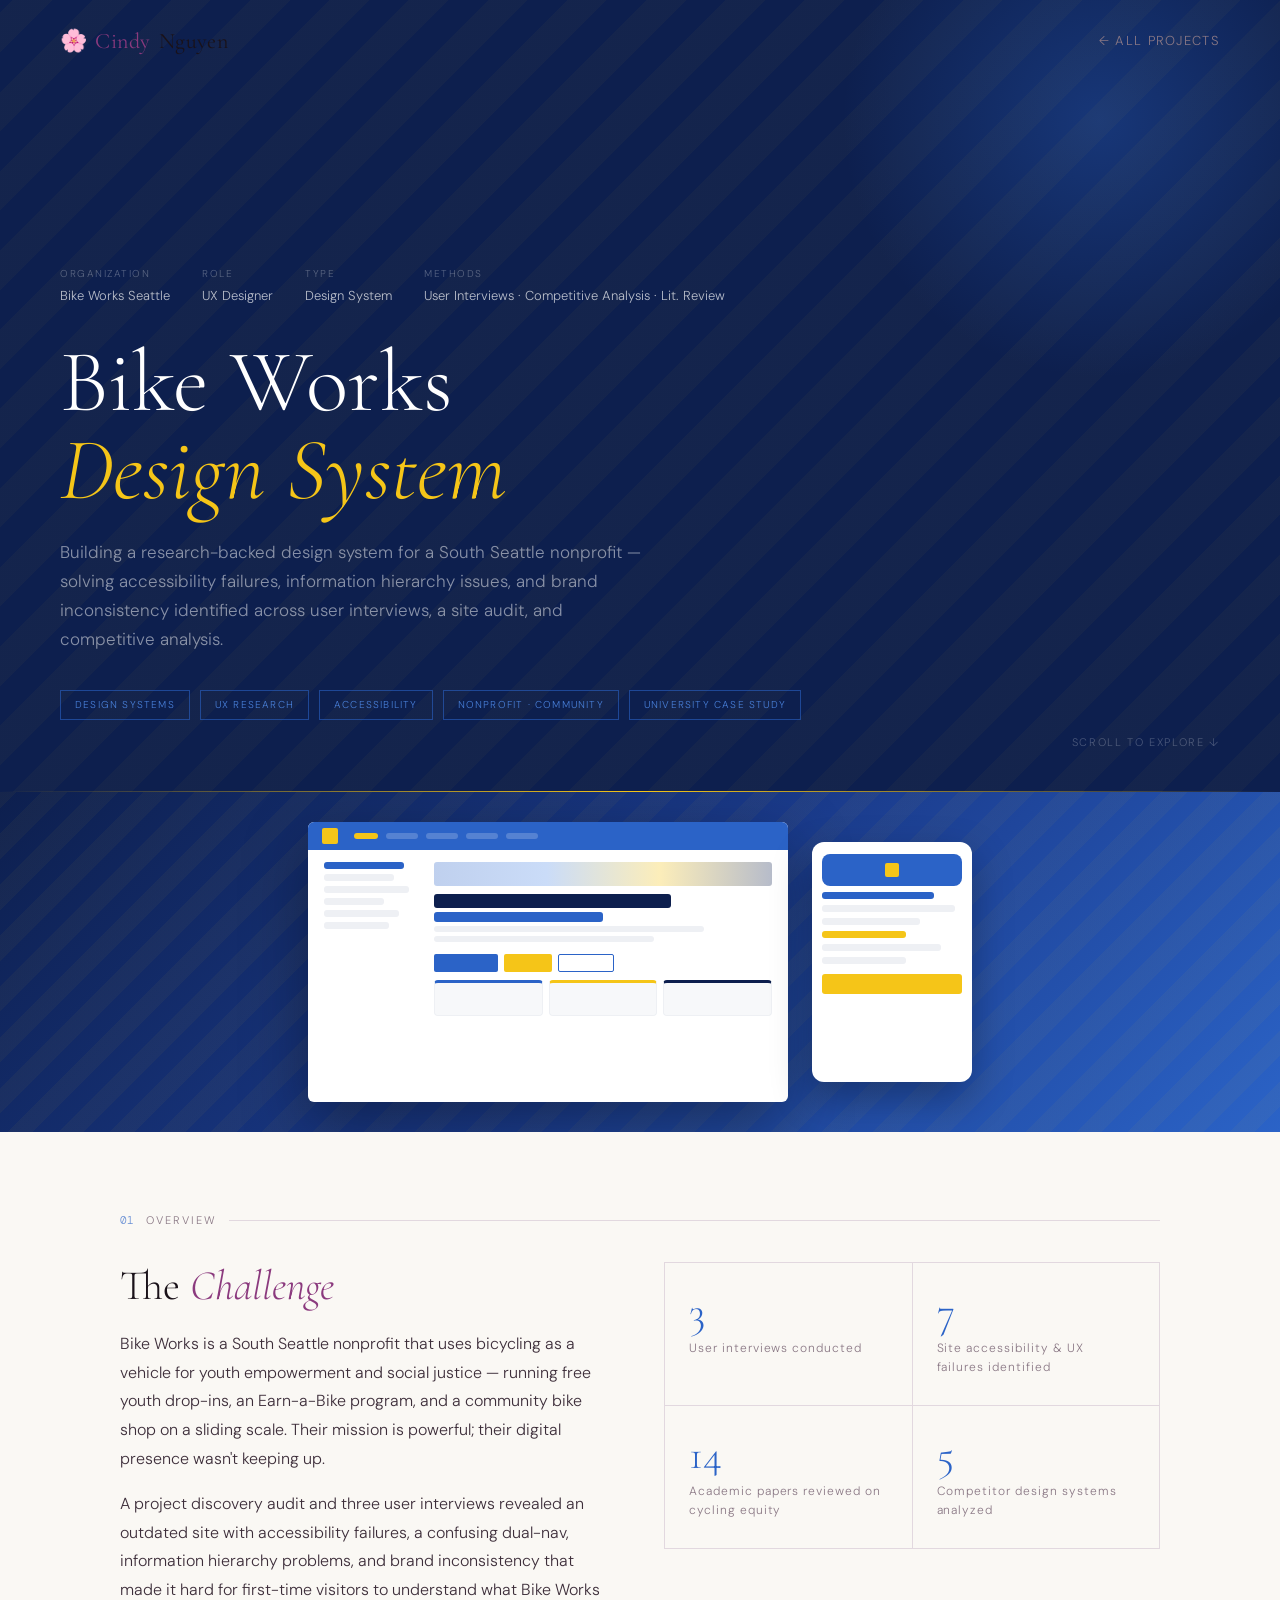
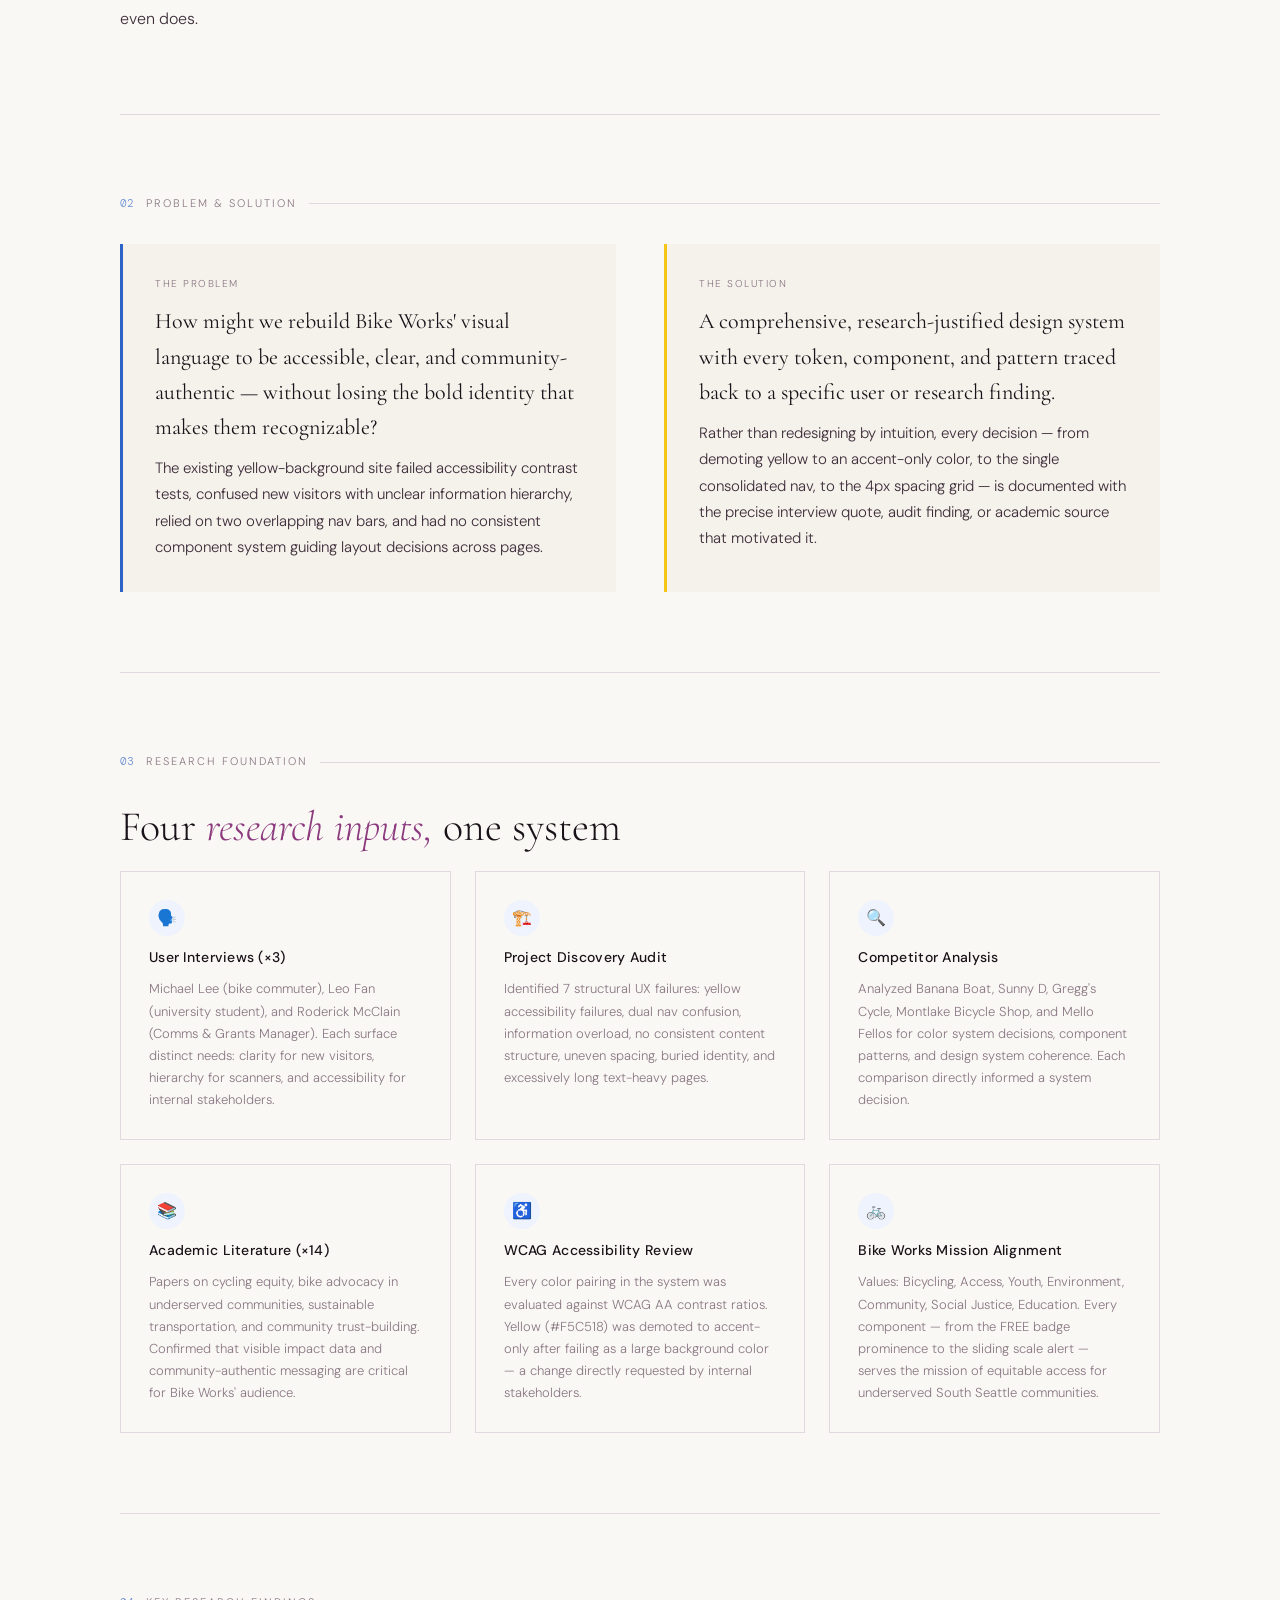
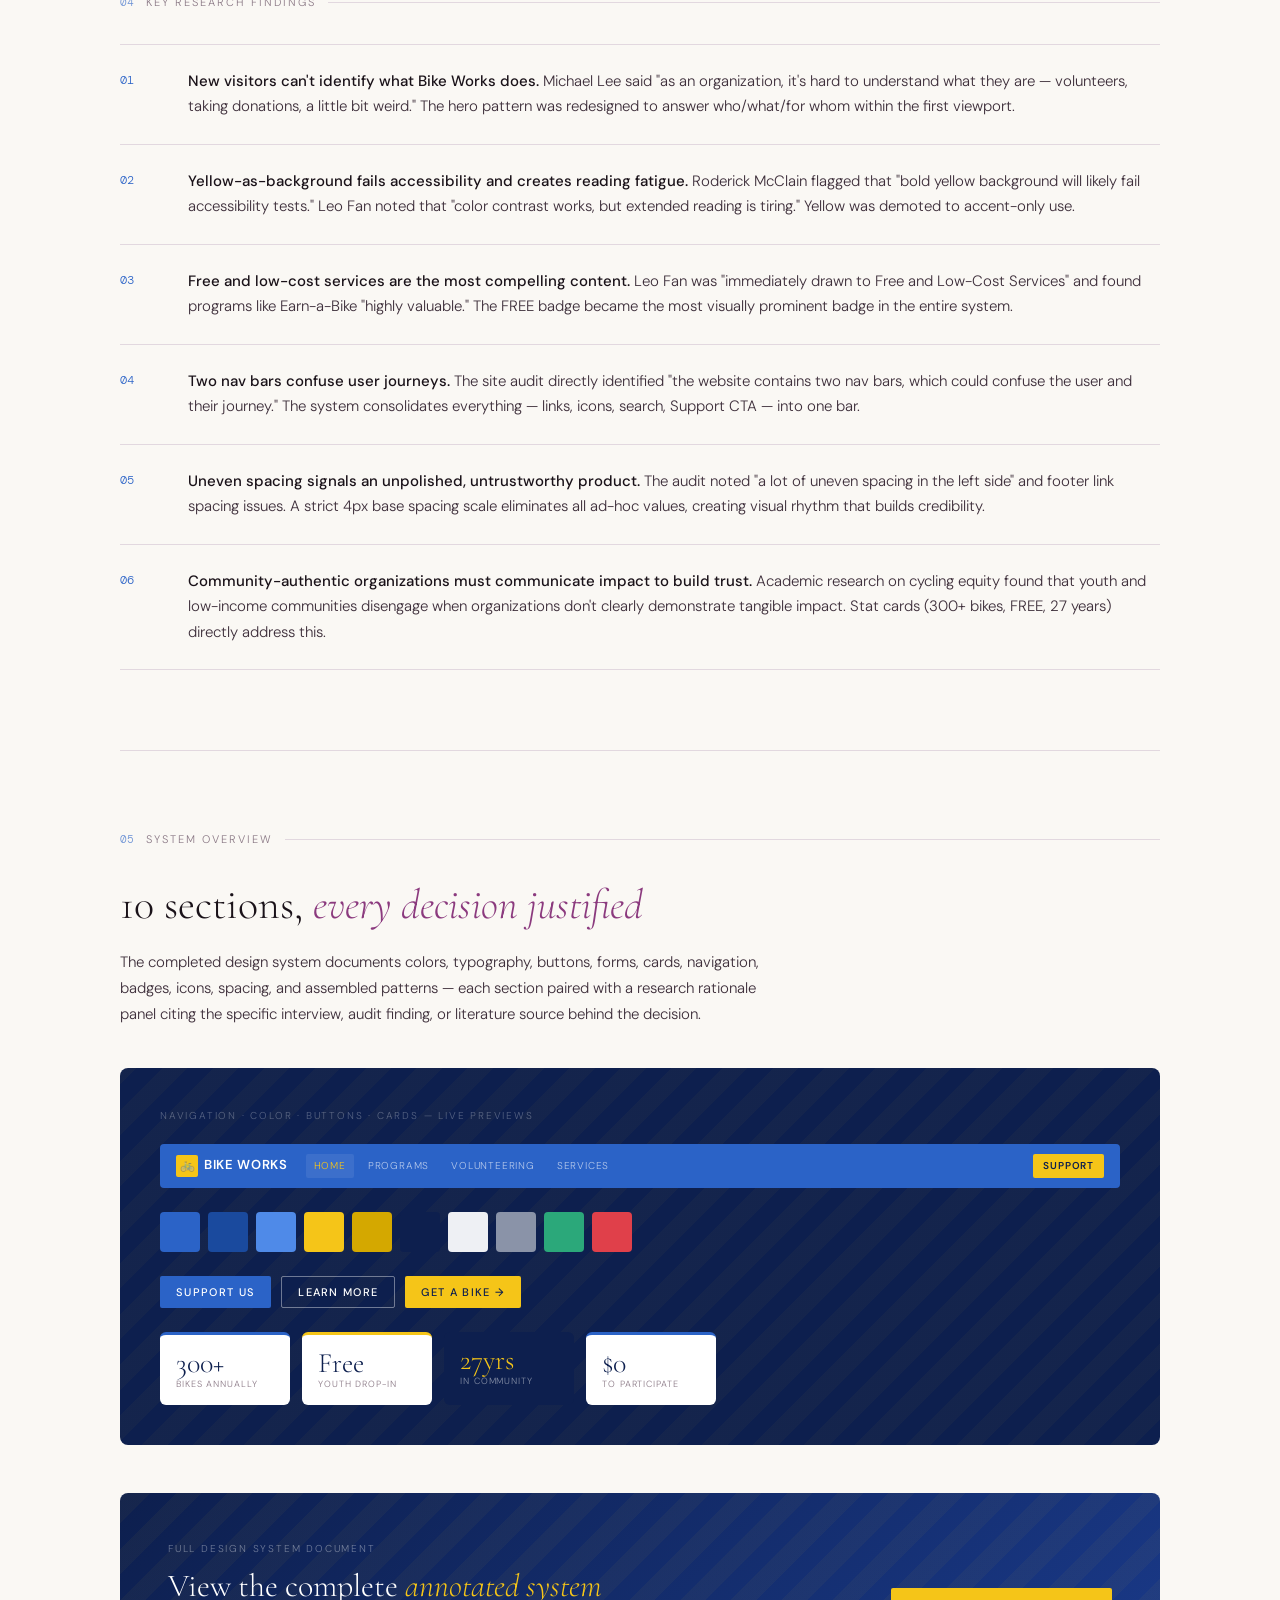
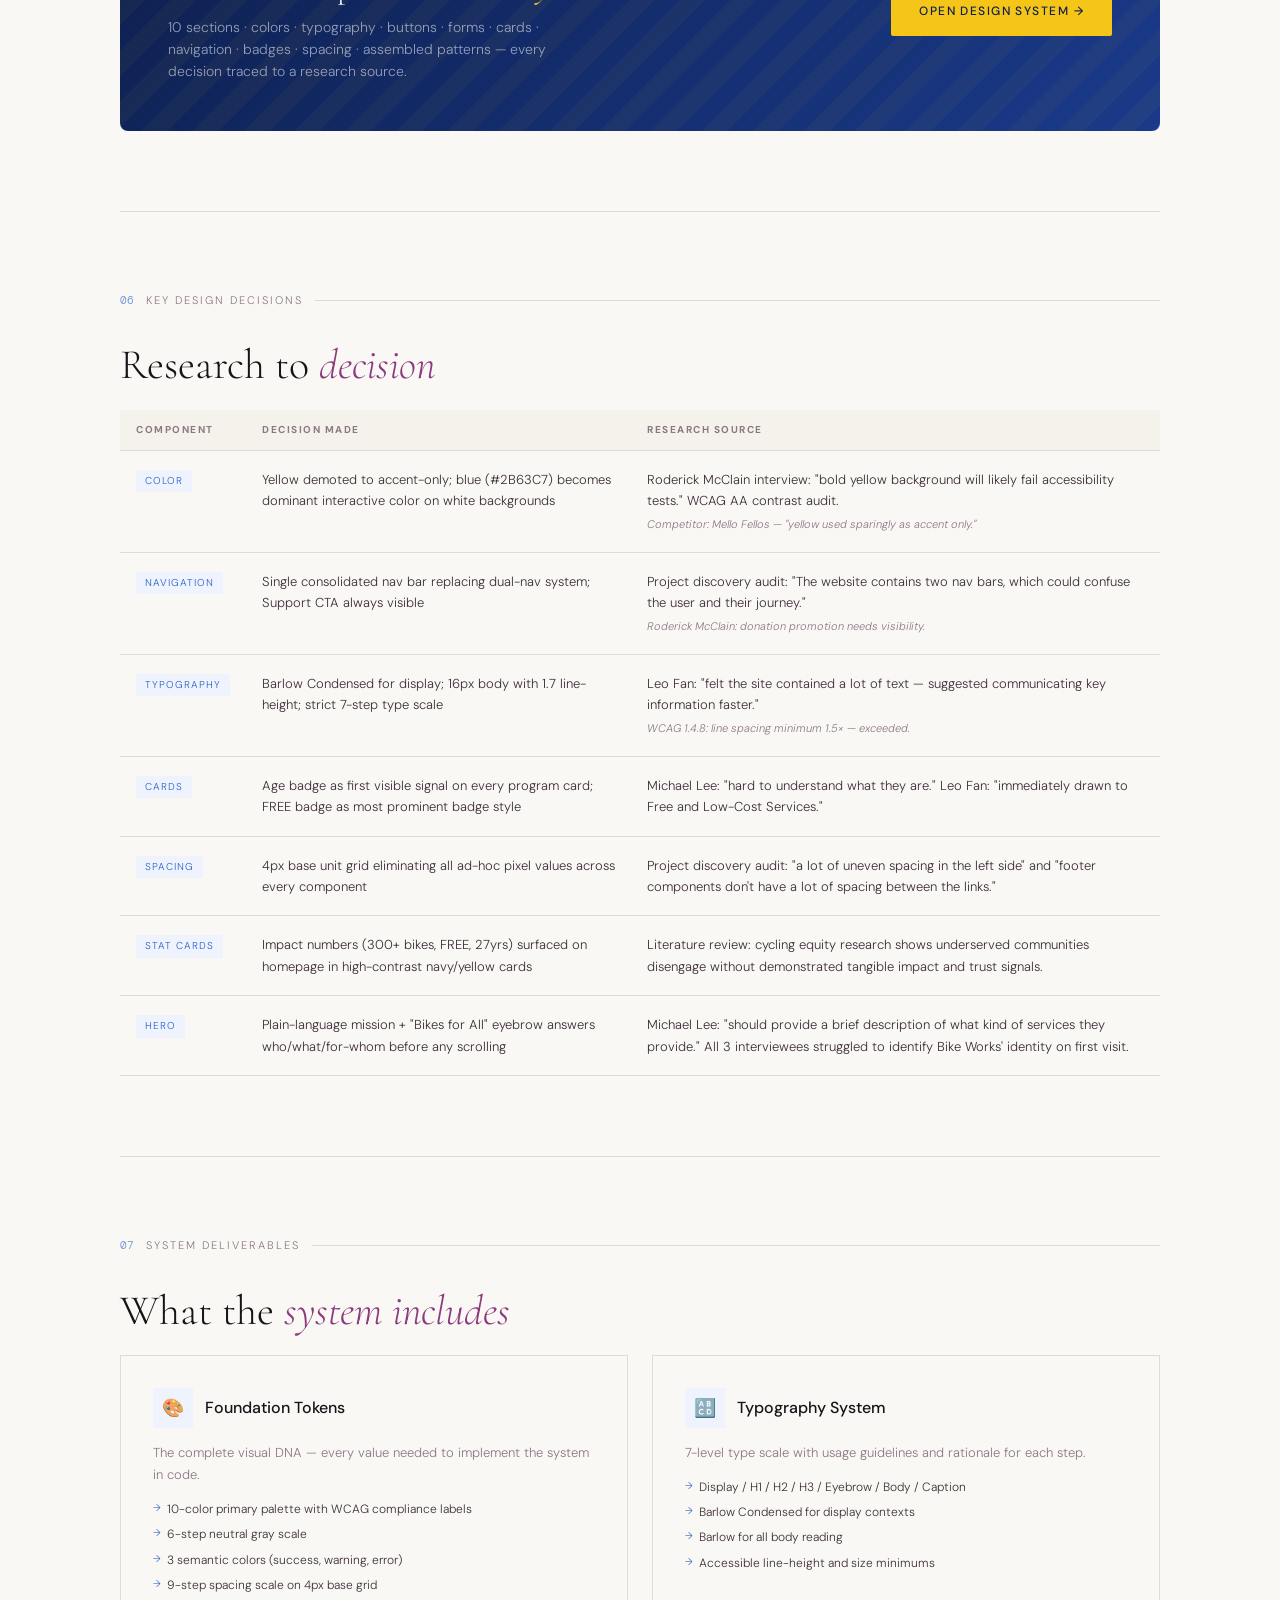
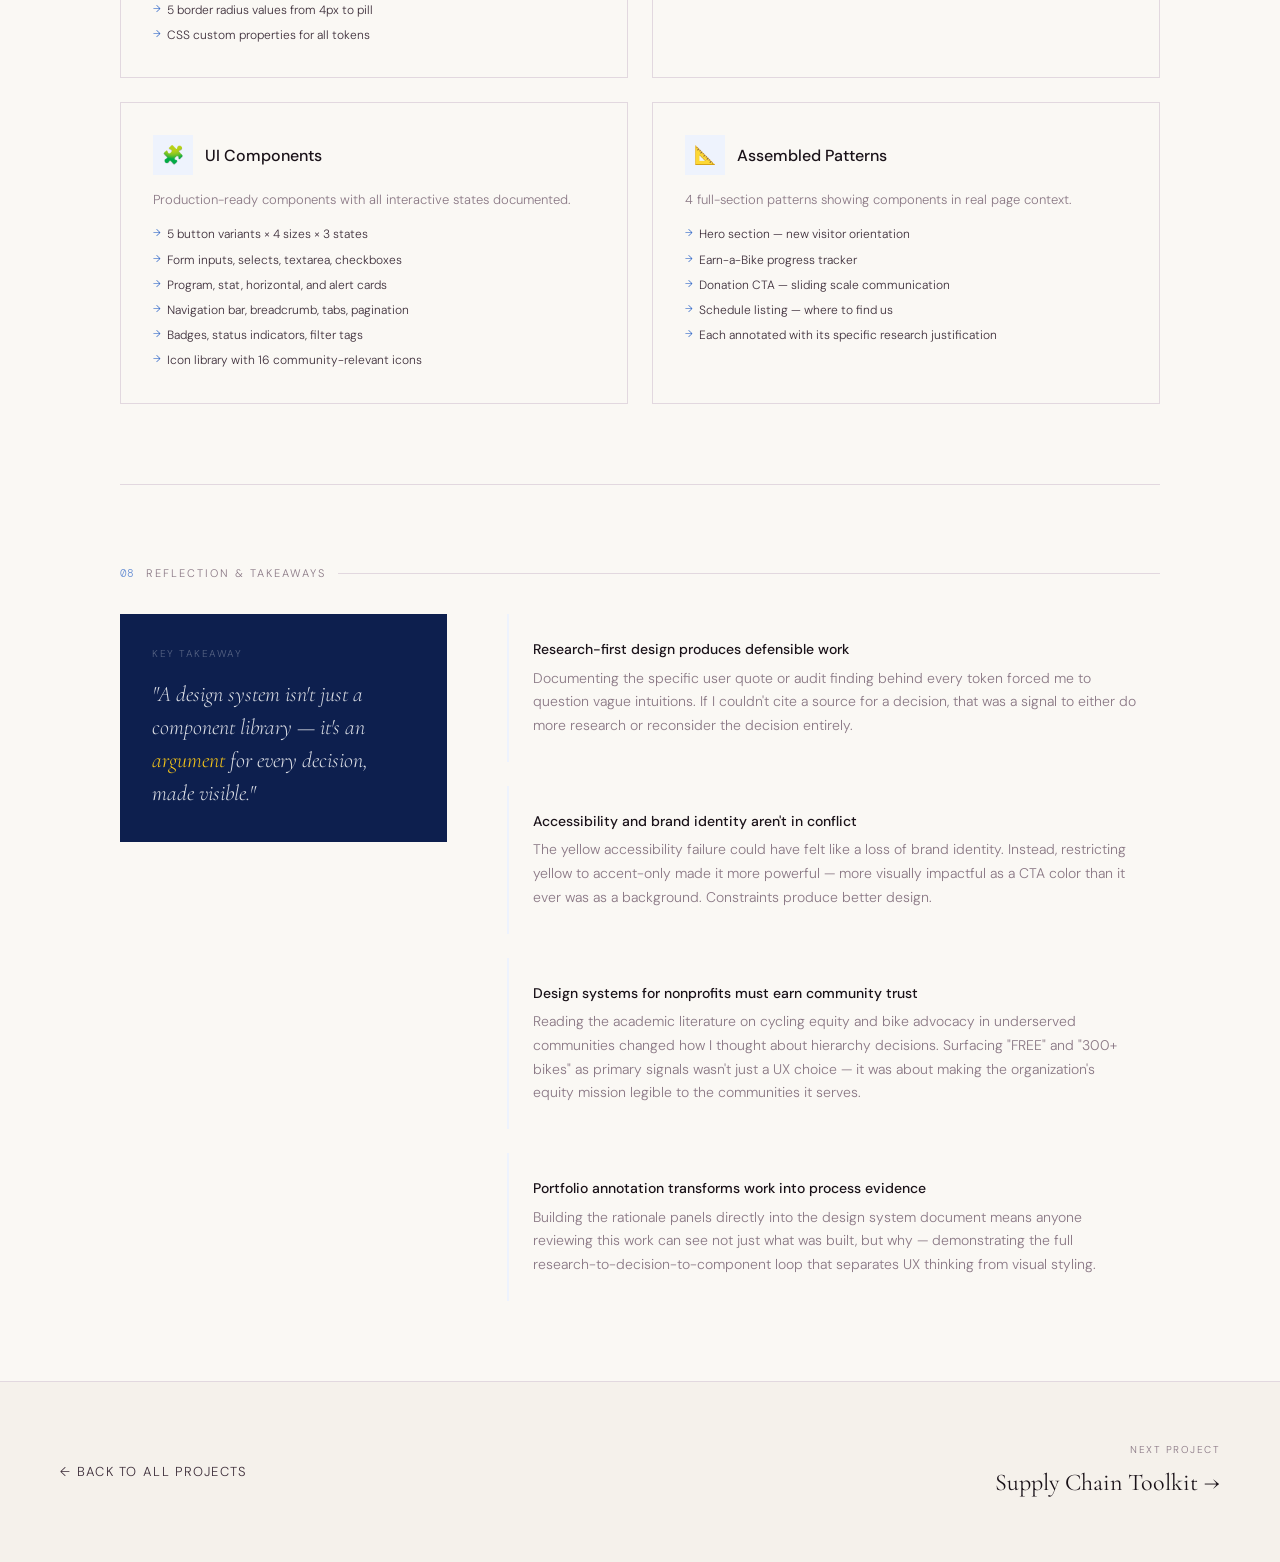
==== BikeWorks.html @ 4d4bfc9e "added bike works design system, need to add a view all projects on BW extended page" ====
<!DOCTYPE html>
<html lang="en">
<head>
<meta charset="UTF-8">
<meta name="viewport" content="width=device-width, initial-scale=1.0">
<title>Bike Works Design System — Cindy Nguyen</title>
<link rel="preconnect" href="https://fonts.googleapis.com">
<link href="https://fonts.googleapis.com/css2?family=Cormorant+Garamond:ital,wght@0,300;0,400;0,600;1,300;1,400&family=DM+Sans:wght@300;400;500&family=DM+Mono:wght@400&display=swap" rel="stylesheet">
<style>
  :root {
    --cream: #FAF8F4;
    --warm-white: #F5F1EB;
    --plum: #8B3A7E;
    --plum-light: #B05AA2;
    --plum-pale: #F3E6F1;
    --ink: #1A1219;
    --ink-soft: #3D2E3A;
    --muted: #8A7885;
    --border: #E2D8DF;
    --teal: #2D8B7A;
    --amber: #C47A2C;
    /* Bike Works accent colors — used sparingly as project accents */
    --bw-blue: #2B63C7;
    --bw-yellow: #F5C518;
    --bw-navy: #0D1F4E;
  }

  *, *::before, *::after { box-sizing: border-box; margin: 0; padding: 0; }
  html { scroll-behavior: smooth; }
  body {
    background: var(--cream);
    color: var(--ink);
    font-family: 'DM Sans', sans-serif;
    font-weight: 300;
    line-height: 1.6;
    overflow-x: hidden;
  }

  /* ── NAV ── */
  nav {
    position: fixed; top: 0; left: 0; right: 0; z-index: 100;
    display: flex; align-items: center; justify-content: space-between;
    padding: 24px 60px;
    transition: background 0.4s, padding 0.4s;
  }
  nav.scrolled {
    background: rgba(250,248,244,0.92);
    backdrop-filter: blur(12px);
    padding: 16px 60px;
    border-bottom: 1px solid var(--border);
  }
  .nav-logo {
    font-family: 'Cormorant Garamond', serif;
    font-size: 22px; font-weight: 400; letter-spacing: 0.02em;
    color: var(--ink); text-decoration: none;
    display: flex; align-items: center; gap: 8px;
  }
  .nav-logo span { color: var(--plum); }
  .nav-back {
    display: flex; align-items: center; gap: 8px;
    font-size: 13px; letter-spacing: 0.1em; text-transform: uppercase;
    color: var(--muted); text-decoration: none;
    transition: color 0.2s;
  }
  .nav-back:hover { color: var(--plum); }

  /* ── HERO ── */
  .case-hero {
    min-height: 88vh;
    background: var(--bw-navy);
    display: flex; flex-direction: column; justify-content: flex-end;
    padding: 120px 60px 72px;
    position: relative; overflow: hidden;
  }
  .case-hero::before {
    content: '';
    position: absolute; top: -160px; right: -100px;
    width: 560px; height: 560px;
    background: radial-gradient(circle, rgba(43,99,199,0.35) 0%, transparent 65%);
    border-radius: 50%;
  }
  .case-hero::after {
    content: '';
    position: absolute; bottom: 0; left: 0; right: 0; height: 1px;
    background: linear-gradient(90deg, transparent, var(--bw-yellow), transparent);
  }
  /* diagonal stripe texture */
  .case-hero-texture {
    position: absolute; inset: 0;
    background: repeating-linear-gradient(
      -45deg,
      transparent,
      transparent 28px,
      rgba(245,197,24,.03) 28px,
      rgba(245,197,24,.03) 56px
    );
    pointer-events: none;
  }
  .hero-meta {
    display: flex; gap: 32px; margin-bottom: 32px;
    opacity: 0; animation: fadeUp 0.7s 0.1s forwards;
    position: relative; z-index: 1;
  }
  .hero-meta-item { display: flex; flex-direction: column; gap: 4px; }
  .hero-meta-label { font-size: 10px; letter-spacing: 0.15em; text-transform: uppercase; color: rgba(255,255,255,0.3); }
  .hero-meta-value { font-size: 13px; color: rgba(255,255,255,0.7); }
  .case-title {
    font-family: 'Cormorant Garamond', serif;
    font-size: clamp(44px, 7vw, 88px);
    font-weight: 300; line-height: 1.0;
    color: white; max-width: 820px;
    opacity: 0; animation: fadeUp 0.8s 0.25s forwards;
    position: relative; z-index: 1;
  }
  .case-title em { font-style: italic; color: var(--bw-yellow); }
  .case-tagline {
    margin-top: 24px; max-width: 600px;
    font-size: 17px; line-height: 1.7;
    color: rgba(255,255,255,0.5);
    opacity: 0; animation: fadeUp 0.8s 0.4s forwards;
    position: relative; z-index: 1;
  }
  .hero-tags {
    display: flex; gap: 10px; margin-top: 36px; flex-wrap: wrap;
    opacity: 0; animation: fadeUp 0.8s 0.5s forwards;
    position: relative; z-index: 1;
  }
  .hero-tag {
    font-size: 10px; letter-spacing: 0.12em; text-transform: uppercase;
    padding: 6px 14px; border: 1px solid rgba(43,99,199,0.6);
    color: rgba(79,138,232,0.9);
  }
  .scroll-hint {
    position: absolute; bottom: 40px; right: 60px;
    display: flex; align-items: center; gap: 10px;
    font-size: 11px; letter-spacing: 0.15em; text-transform: uppercase;
    color: rgba(255,255,255,0.25);
    opacity: 0; animation: fadeIn 1s 0.8s forwards;
  }

  /* ── MOCKUP BAR ── */
  .mockup-bar {
    height: 340px;
    background: linear-gradient(135deg, var(--bw-navy) 0%, #1A3A8A 50%, var(--bw-blue) 100%);
    display: flex; align-items: center; justify-content: center;
    position: relative; overflow: hidden; gap: 24px; padding: 0 40px;
  }
  .mockup-bar::before {
    content: '';
    position: absolute; inset: 0;
    background: repeating-linear-gradient(-45deg, transparent, transparent 18px, rgba(245,197,24,.04) 18px, rgba(245,197,24,.04) 36px);
  }
  .mockup-screen {
    background: white;
    width: 480px; height: 280px;
    box-shadow: 0 24px 64px rgba(0,0,0,0.35);
    border-radius: 6px;
    padding: 16px;
    position: relative; z-index: 1;
    overflow: hidden;
    flex-shrink: 0;
  }
  .mock-topnav { height: 28px; background: #2B63C7; border-radius: 3px 3px 0 0; margin: -16px -16px 12px; display: flex; align-items: center; padding: 0 14px; gap: 8px; }
  .mock-nav-dot { width: 32px; height: 6px; background: rgba(255,255,255,.2); border-radius: 3px; }
  .mock-nav-dot.active { background: var(--bw-yellow); width: 24px; }
  .mock-nav-logo { width: 16px; height: 16px; background: var(--bw-yellow); border-radius: 2px; margin-right: 8px; }
  .mock-body { display: grid; grid-template-columns: 100px 1fr; gap: 10px; height: calc(100% - 40px); }
  .mock-sidebar { display: flex; flex-direction: column; gap: 5px; }
  .mock-sidebar-item { height: 7px; border-radius: 3px; background: #EEF0F4; }
  .mock-sidebar-item.active-item { background: #2B63C7; }
  .mock-main { display: flex; flex-direction: column; gap: 8px; }
  .mock-color-strip { height: 24px; background: linear-gradient(90deg, #2B63C7, #4F8AE8, #F5C518, #0D1F4E); border-radius: 3px; opacity: .3; }
  .mock-type-rows { display: flex; flex-direction: column; gap: 4px; }
  .mock-type-row { height: 6px; background: #EEF0F4; border-radius: 3px; }
  .mock-type-row.h1 { height: 14px; background: #0D1F4E; width: 70%; }
  .mock-type-row.h2 { height: 10px; background: #2B63C7; width: 50%; }
  .mock-btn-row { display: flex; gap: 6px; margin-top: 4px; }
  .mock-btn { height: 18px; border-radius: 2px; }
  .mock-btn.primary { width: 64px; background: #2B63C7; }
  .mock-btn.cta { width: 48px; background: #F5C518; }
  .mock-btn.outline { width: 56px; border: 1.5px solid #2B63C7; }
  .mock-card-row { display: flex; gap: 6px; }
  .mock-card { flex: 1; height: 36px; background: #F7F8FA; border: 1px solid #EEF0F4; border-radius: 4px; border-top: 3px solid #2B63C7; }
  .mock-card:nth-child(2) { border-top-color: #F5C518; }
  .mock-card:nth-child(3) { border-top-color: #0D1F4E; }

  .mockup-screen-sm {
    background: white;
    width: 160px; height: 240px;
    box-shadow: 0 16px 40px rgba(0,0,0,.3);
    border-radius: 12px;
    padding: 12px 10px;
    position: relative; z-index: 1;
    flex-shrink: 0;
    display: flex; flex-direction: column; gap: 6px;
    overflow: hidden;
  }
  .mock-mobile-top { height: 32px; background: #2B63C7; border-radius: 8px; display: flex; align-items: center; justify-content: center; }
  .mock-mobile-logo { width: 14px; height: 14px; background: var(--bw-yellow); border-radius: 2px; }
  .mock-mobile-item { height: 7px; background: #EEF0F4; border-radius: 3px; }
  .mock-mobile-item.blue { background: #2B63C7; }
  .mock-mobile-item.yellow { background: #F5C518; width: 60%; }
  .mock-mobile-btn { height: 20px; background: #F5C518; border-radius: 3px; margin-top: 4px; }

  /* ── LAYOUT ── */
  .container { max-width: 1100px; margin: 0 auto; padding: 0 60px; }
  .section { padding: 80px 0; border-bottom: 1px solid var(--border); }
  .section:last-child { border-bottom: none; }

  .section-eyebrow { display: flex; align-items: center; gap: 12px; margin-bottom: 32px; }
  .eyebrow-num { font-family: 'DM Mono', monospace; font-size: 11px; color: var(--bw-blue); opacity: 0.7; }
  .eyebrow-label { font-size: 11px; letter-spacing: 0.18em; text-transform: uppercase; color: var(--muted); }
  .eyebrow-line { flex: 1; height: 1px; background: var(--border); }
  .section-heading {
    font-family: 'Cormorant Garamond', serif;
    font-size: clamp(28px, 3.5vw, 42px);
    font-weight: 300; line-height: 1.15; color: var(--ink);
    margin-bottom: 20px;
  }
  .section-heading em { font-style: italic; color: var(--plum); }

  /* ── OVERVIEW ── */
  .overview-grid { display: grid; grid-template-columns: 1fr 1fr; gap: 48px; align-items: start; }
  .overview-body { font-size: 16px; line-height: 1.8; color: var(--ink-soft); }
  .stats-row { display: grid; grid-template-columns: 1fr 1fr; gap: 1px; background: var(--border); border: 1px solid var(--border); }
  .stat-box { background: var(--cream); padding: 28px 24px; display: flex; flex-direction: column; gap: 6px; }
  .stat-num { font-family: 'Cormorant Garamond', serif; font-size: 42px; font-weight: 300; color: var(--bw-blue); line-height: 1; }
  .stat-label { font-size: 12px; letter-spacing: 0.08em; color: var(--muted); }

  /* ── PANELS ── */
  .two-col { display: grid; grid-template-columns: 1fr 1fr; gap: 48px; }
  .panel { padding: 32px; background: var(--warm-white); border-left: 3px solid var(--border); }
  .panel.blue-accent { border-left-color: var(--bw-blue); }
  .panel.yellow-accent { border-left-color: var(--bw-yellow); }
  .panel-label { font-size: 10px; letter-spacing: 0.15em; text-transform: uppercase; color: var(--muted); margin-bottom: 12px; }
  .panel-text { font-size: 15px; line-height: 1.75; color: var(--ink-soft); }
  .panel-heading { font-family: 'Cormorant Garamond', serif; font-size: 22px; font-weight: 400; color: var(--ink); margin-bottom: 10px; }

  /* ── RESEARCH CARDS ── */
  .research-cols { display: grid; grid-template-columns: repeat(3, 1fr); gap: 24px; }
  .research-card { padding: 28px; border: 1px solid var(--border); background: var(--cream); display: flex; flex-direction: column; gap: 10px; }
  .research-icon { width: 36px; height: 36px; background: #EEF3FD; border-radius: 50%; display: flex; align-items: center; justify-content: center; font-size: 16px; }
  .research-title { font-size: 14px; font-weight: 500; color: var(--ink); letter-spacing: 0.02em; }
  .research-body { font-size: 13px; line-height: 1.7; color: var(--muted); }

  /* ── INSIGHTS ── */
  .insights-list { display: flex; flex-direction: column; gap: 0; }
  .insight-row { display: grid; grid-template-columns: 48px 1fr; gap: 20px; padding: 24px 0; border-bottom: 1px solid var(--border); align-items: start; }
  .insight-row:first-child { border-top: 1px solid var(--border); }
  .insight-num { font-family: 'DM Mono', monospace; font-size: 12px; color: var(--bw-blue); padding-top: 2px; }
  .insight-text { font-size: 15px; line-height: 1.7; color: var(--ink-soft); }
  .insight-text strong { color: var(--ink); font-weight: 500; }

  /* ── DESIGN DECISIONS TABLE ── */
  .decisions-table { width: 100%; border-collapse: collapse; }
  .decisions-table th { font-size: 10px; letter-spacing: 0.15em; text-transform: uppercase; color: var(--muted); text-align: left; padding: 12px 16px; background: var(--warm-white); border-bottom: 1px solid var(--border); }
  .decisions-table td { padding: 18px 16px; font-size: 13px; line-height: 1.65; color: var(--ink-soft); border-bottom: 1px solid var(--border); vertical-align: top; }
  .decisions-table tr:hover td { background: var(--warm-white); }
  .component-badge { display: inline-block; font-size: 10px; letter-spacing: 0.1em; text-transform: uppercase; padding: 3px 9px; background: #EEF3FD; color: var(--bw-blue); }
  .source-cite { font-size: 11px; font-style: italic; color: var(--muted); margin-top: 4px; }

  /* ── COMPONENT SHOWCASE ── */
  .showcase-frame {
    background: var(--bw-navy);
    border-radius: 8px;
    padding: 40px;
    position: relative;
    overflow: hidden;
  }
  .showcase-frame::before {
    content: '';
    position: absolute; inset: 0;
    background: repeating-linear-gradient(-45deg, transparent, transparent 18px, rgba(245,197,24,.03) 18px, rgba(245,197,24,.03) 36px);
  }
  .showcase-inner { position: relative; z-index: 1; }
  .showcase-label { font-size: 10px; letter-spacing: 0.18em; text-transform: uppercase; color: rgba(255,255,255,.3); margin-bottom: 20px; }
  /* inline mini-component previews */
  .mini-color-row { display: flex; gap: 8px; flex-wrap: wrap; margin-bottom: 24px; }
  .mini-swatch { width: 40px; height: 40px; border-radius: 4px; }
  .mini-type-stack { display: flex; flex-direction: column; gap: 8px; margin-bottom: 24px; }
  .mini-btn-row { display: flex; gap: 10px; flex-wrap: wrap; margin-bottom: 24px; }
  .mini-btn {
    font-family: 'DM Sans', sans-serif;
    font-size: 11px; font-weight: 500; letter-spacing: 0.12em; text-transform: uppercase;
    padding: 8px 16px; border: none; cursor: pointer; border-radius: 2px;
  }
  .mini-btn-primary { background: var(--bw-blue); color: white; }
  .mini-btn-cta { background: var(--bw-yellow); color: var(--bw-navy); }
  .mini-btn-outline { background: transparent; color: white; border: 1.5px solid rgba(255,255,255,.4); }
  .mini-card-row { display: flex; gap: 12px; flex-wrap: wrap; }
  .mini-card {
    background: white; border-radius: 6px; padding: 14px 16px; min-width: 130px;
    border-top: 3px solid var(--bw-blue);
    font-size: 11px;
  }
  .mini-card-num { font-family: 'Cormorant Garamond', serif; font-size: 28px; font-weight: 300; color: var(--bw-navy); line-height: 1; }
  .mini-card-lbl { font-size: 9px; letter-spacing: .1em; text-transform: uppercase; color: var(--muted); }
  .mini-card.yellow-top { border-top-color: var(--bw-yellow); }
  .mini-card.navy-bg { background: var(--bw-navy); border-top: none; }
  .mini-card.navy-bg .mini-card-num { color: var(--bw-yellow); }
  .mini-card.navy-bg .mini-card-lbl { color: rgba(255,255,255,.5); }
  .mini-nav-preview {
    background: var(--bw-blue); border-radius: 4px;
    display: flex; align-items: center; gap: 6px;
    padding: 10px 16px; margin-bottom: 24px;
  }
  .mini-nav-logo { width: 22px; height: 22px; background: var(--bw-yellow); border-radius: 2px; font-size: 12px; display: flex; align-items: center; justify-content: center; flex-shrink: 0; }
  .mini-nav-text { font-size: 13px; font-weight: 600; color: white; letter-spacing: .05em; text-transform: uppercase; margin-right: 12px; }
  .mini-nav-link { font-size: 10px; letter-spacing: .08em; text-transform: uppercase; color: rgba(255,255,255,.65); padding: 4px 8px; border-radius: 2px; }
  .mini-nav-link.act { color: var(--bw-yellow); background: rgba(255,255,255,.08); }
  .mini-nav-link-spacer { flex: 1; }
  .mini-nav-support { background: var(--bw-yellow); color: var(--bw-navy); font-size: 10px; font-weight: 600; letter-spacing: .08em; text-transform: uppercase; padding: 4px 10px; border-radius: 2px; }

  /* ── OUTCOMES ── */
  .outcomes-grid { display: grid; grid-template-columns: 1fr 1fr; gap: 24px; }
  .outcome-card { padding: 32px; border: 1px solid var(--border); background: var(--cream); display: flex; flex-direction: column; gap: 14px; transition: border-color 0.25s, background 0.25s; }
  .outcome-card:hover { border-color: var(--bw-blue); background: var(--warm-white); }
  .outcome-header { display: flex; align-items: center; gap: 12px; }
  .outcome-icon { width: 40px; height: 40px; background: #EEF3FD; display: flex; align-items: center; justify-content: center; font-size: 18px; flex-shrink: 0; }
  .outcome-title { font-size: 16px; font-weight: 500; color: var(--ink); }
  .outcome-body { font-size: 13px; line-height: 1.7; color: var(--muted); }
  .outcome-features { list-style: none; display: flex; flex-direction: column; gap: 6px; }
  .outcome-features li { font-size: 12px; color: var(--ink-soft); line-height: 1.6; padding-left: 14px; position: relative; }
  .outcome-features li::before { content: '→'; position: absolute; left: 0; color: var(--bw-blue); font-size: 10px; }

  /* ── REFLECTION ── */
  .reflection-grid { display: grid; grid-template-columns: 1fr 2fr; gap: 60px; align-items: start; }
  .reflection-aside { padding: 32px; background: var(--bw-navy); color: white; }
  .reflection-aside-label { font-size: 10px; letter-spacing: 0.15em; text-transform: uppercase; color: rgba(255,255,255,0.3); margin-bottom: 16px; }
  .reflection-aside-quote { font-family: 'Cormorant Garamond', serif; font-size: 22px; font-weight: 300; line-height: 1.5; color: rgba(255,255,255,0.85); font-style: italic; }
  .reflection-aside-quote span { color: var(--bw-yellow); }
  .reflection-items { display: flex; flex-direction: column; gap: 24px; }
  .reflection-item { padding: 24px; border-left: 2px solid #EEF3FD; }
  .reflection-item-title { font-size: 14px; font-weight: 500; color: var(--ink); margin-bottom: 6px; }
  .reflection-item-body { font-size: 14px; line-height: 1.7; color: var(--muted); }

  /* ── DESIGN SYSTEM CTA ── */
  .ds-cta {
    background: linear-gradient(135deg, var(--bw-navy) 0%, #1A3A8A 100%);
    border-radius: 8px;
    padding: 48px;
    display: flex;
    align-items: center;
    justify-content: space-between;
    gap: 32px;
    position: relative;
    overflow: hidden;
    margin-top: 48px;
  }
  .ds-cta::before {
    content: '';
    position: absolute; inset: 0;
    background: repeating-linear-gradient(-45deg, transparent, transparent 18px, rgba(245,197,24,.04) 18px, rgba(245,197,24,.04) 36px);
  }
  .ds-cta-content { position: relative; z-index: 1; }
  .ds-cta-label { font-size: 10px; letter-spacing: 0.18em; text-transform: uppercase; color: rgba(255,255,255,.4); margin-bottom: 10px; }
  .ds-cta-title { font-family: 'Cormorant Garamond', serif; font-size: 32px; font-weight: 300; color: white; line-height: 1.2; margin-bottom: 10px; }
  .ds-cta-title em { font-style: italic; color: var(--bw-yellow); }
  .ds-cta-desc { font-size: 14px; color: rgba(255,255,255,.55); line-height: 1.6; max-width: 420px; }
  .ds-cta-btn {
    position: relative; z-index: 1;
    display: inline-flex; align-items: center; gap: 10px;
    font-size: 12px; letter-spacing: 0.12em; text-transform: uppercase;
    background: var(--bw-yellow); color: var(--bw-navy);
    padding: 14px 28px; border: none; cursor: pointer;
    font-family: 'DM Sans', sans-serif; font-weight: 500;
    text-decoration: none;
    transition: opacity .2s, transform .2s;
    white-space: nowrap; flex-shrink: 0;
    border-radius: 2px;
  }
  .ds-cta-btn:hover { opacity: .9; transform: translateY(-1px); }

  /* ── FOOTER NAV ── */
  .case-footer { background: var(--warm-white); padding: 60px; display: flex; justify-content: space-between; align-items: center; border-top: 1px solid var(--border); }
  .back-link { display: inline-flex; align-items: center; gap: 10px; font-size: 13px; letter-spacing: 0.1em; text-transform: uppercase; color: var(--ink-soft); text-decoration: none; transition: gap 0.2s, color 0.2s; }
  .back-link:hover { gap: 14px; color: var(--plum); }
  .next-project { text-align: right; }
  .next-label { font-size: 10px; letter-spacing: 0.15em; text-transform: uppercase; color: var(--muted); display: block; margin-bottom: 6px; }
  .next-title { font-family: 'Cormorant Garamond', serif; font-size: 24px; font-weight: 400; color: var(--ink); text-decoration: none; display: flex; align-items: center; gap: 10px; justify-content: flex-end; transition: gap 0.2s, color 0.2s; }
  .next-title:hover { gap: 14px; color: var(--plum); }

  /* ── ANIMATIONS ── */
  @keyframes fadeUp { from { opacity: 0; transform: translateY(20px); } to { opacity: 1; transform: translateY(0); } }
  @keyframes fadeIn  { from { opacity: 0; } to { opacity: 1; } }
  .reveal { opacity: 0; transform: translateY(24px); transition: opacity 0.7s cubic-bezier(.25,.46,.45,.94), transform 0.7s cubic-bezier(.25,.46,.45,.94); }
  .reveal.visible { opacity: 1; transform: translateY(0); }
  .reveal-delay-1 { transition-delay: 0.1s; }
  .reveal-delay-2 { transition-delay: 0.2s; }

  @media (max-width: 860px) {
    nav, .case-hero, .container, .case-footer { padding-left: 24px; padding-right: 24px; }
    nav.scrolled { padding-left: 24px; padding-right: 24px; }
    .case-hero { padding-top: 110px; }
    .overview-grid, .two-col, .research-cols, .outcomes-grid, .reflection-grid { grid-template-columns: 1fr; }
    .ds-cta { flex-direction: column; padding: 32px; }
    .mockup-screen-sm { display: none; }
    .mockup-screen { width: 90%; }
  }
</style>
</head>
<body>

<!-- NAV -->
<nav id="nav">
  <a href="Homepage.html" class="nav-logo">🌸 <span>Cindy</span> Nguyen</a>
  <a href="Homepage.html" class="nav-back">← All Projects</a>
</nav>

<!-- HERO -->
<div class="case-hero">
  <div class="case-hero-texture"></div>
  <div class="hero-meta">
    <div class="hero-meta-item">
      <span class="hero-meta-label">Organization</span>
      <span class="hero-meta-value">Bike Works Seattle</span>
    </div>
    <div class="hero-meta-item">
      <span class="hero-meta-label">Role</span>
      <span class="hero-meta-value">UX Designer</span>
    </div>
    <div class="hero-meta-item">
      <span class="hero-meta-label">Type</span>
      <span class="hero-meta-value">Design System</span>
    </div>
    <div class="hero-meta-item">
      <span class="hero-meta-label">Methods</span>
      <span class="hero-meta-value">User Interviews · Competitive Analysis · Lit. Review</span>
    </div>
  </div>
  <h1 class="case-title">Bike Works<br><em>Design System</em></h1>
  <p class="case-tagline">Building a research-backed design system for a South Seattle nonprofit — solving accessibility failures, information hierarchy issues, and brand inconsistency identified across user interviews, a site audit, and competitive analysis.</p>
  <div class="hero-tags">
    <span class="hero-tag">Design Systems</span>
    <span class="hero-tag">UX Research</span>
    <span class="hero-tag">Accessibility</span>
    <span class="hero-tag">Nonprofit · Community</span>
    <span class="hero-tag">University Case Study</span>
  </div>
  <div class="scroll-hint">Scroll to explore ↓</div>
</div>

<!-- MOCKUP BAR -->
<div class="mockup-bar">
  <div class="mockup-screen">
    <div class="mock-topnav">
      <div class="mock-nav-logo"></div>
      <div class="mock-nav-dot active"></div>
      <div class="mock-nav-dot"></div>
      <div class="mock-nav-dot"></div>
      <div class="mock-nav-dot"></div>
      <div class="mock-nav-dot"></div>
    </div>
    <div class="mock-body">
      <div class="mock-sidebar">
        <div class="mock-sidebar-item active-item" style="width:80%"></div>
        <div class="mock-sidebar-item" style="width:70%"></div>
        <div class="mock-sidebar-item" style="width:85%"></div>
        <div class="mock-sidebar-item" style="width:60%"></div>
        <div class="mock-sidebar-item" style="width:75%"></div>
        <div class="mock-sidebar-item" style="width:65%"></div>
      </div>
      <div class="mock-main">
        <div class="mock-color-strip"></div>
        <div class="mock-type-rows">
          <div class="mock-type-row h1"></div>
          <div class="mock-type-row h2"></div>
          <div class="mock-type-row" style="width:80%"></div>
          <div class="mock-type-row" style="width:65%"></div>
        </div>
        <div class="mock-btn-row">
          <div class="mock-btn primary"></div>
          <div class="mock-btn cta"></div>
          <div class="mock-btn outline"></div>
        </div>
        <div class="mock-card-row">
          <div class="mock-card"></div>
          <div class="mock-card"></div>
          <div class="mock-card"></div>
        </div>
      </div>
    </div>
  </div>
  <div class="mockup-screen-sm">
    <div class="mock-mobile-top"><div class="mock-mobile-logo"></div></div>
    <div class="mock-mobile-item blue" style="width:80%"></div>
    <div class="mock-mobile-item" style="width:95%"></div>
    <div class="mock-mobile-item" style="width:70%"></div>
    <div class="mock-mobile-item yellow"></div>
    <div class="mock-mobile-item" style="width:85%"></div>
    <div class="mock-mobile-item" style="width:60%"></div>
    <div class="mock-mobile-btn"></div>
  </div>
</div>

<!-- BODY CONTENT -->
<div style="padding: 0 60px;">
<div style="max-width: 1040px; margin: 0 auto;">

  <!-- 01 OVERVIEW -->
  <div class="section reveal">
    <div class="section-eyebrow">
      <span class="eyebrow-num">01</span>
      <span class="eyebrow-label">Overview</span>
      <div class="eyebrow-line"></div>
    </div>
    <div class="overview-grid">
      <div>
        <h2 class="section-heading">The <em>Challenge</em></h2>
        <p class="overview-body">Bike Works is a South Seattle nonprofit that uses bicycling as a vehicle for youth empowerment and social justice — running free youth drop-ins, an Earn-a-Bike program, and a community bike shop on a sliding scale. Their mission is powerful; their digital presence wasn't keeping up.</p>
        <p class="overview-body" style="margin-top: 16px;">A project discovery audit and three user interviews revealed an outdated site with accessibility failures, a confusing dual-nav, information hierarchy problems, and brand inconsistency that made it hard for first-time visitors to understand what Bike Works even does.</p>
      </div>
      <div class="stats-row">
        <div class="stat-box">
          <span class="stat-num">3</span>
          <span class="stat-label">User interviews conducted</span>
        </div>
        <div class="stat-box">
          <span class="stat-num">7</span>
          <span class="stat-label">Site accessibility & UX failures identified</span>
        </div>
        <div class="stat-box">
          <span class="stat-num">14</span>
          <span class="stat-label">Academic papers reviewed on cycling equity</span>
        </div>
        <div class="stat-box">
          <span class="stat-num">5</span>
          <span class="stat-label">Competitor design systems analyzed</span>
        </div>
      </div>
    </div>
  </div>

  <!-- 02 PROBLEM & SOLUTION -->
  <div class="section reveal">
    <div class="section-eyebrow">
      <span class="eyebrow-num">02</span>
      <span class="eyebrow-label">Problem &amp; Solution</span>
      <div class="eyebrow-line"></div>
    </div>
    <div class="two-col">
      <div class="panel blue-accent">
        <div class="panel-label">The Problem</div>
        <div class="panel-heading">How might we rebuild Bike Works' visual language to be accessible, clear, and community-authentic — without losing the bold identity that makes them recognizable?</div>
        <p class="panel-text">The existing yellow-background site failed accessibility contrast tests, confused new visitors with unclear information hierarchy, relied on two overlapping nav bars, and had no consistent component system guiding layout decisions across pages.</p>
      </div>
      <div class="panel yellow-accent">
        <div class="panel-label">The Solution</div>
        <div class="panel-heading">A comprehensive, research-justified design system with every token, component, and pattern traced back to a specific user or research finding.</div>
        <p class="panel-text">Rather than redesigning by intuition, every decision — from demoting yellow to an accent-only color, to the single consolidated nav, to the 4px spacing grid — is documented with the precise interview quote, audit finding, or academic source that motivated it.</p>
      </div>
    </div>
  </div>

  <!-- 03 RESEARCH -->
  <div class="section reveal">
    <div class="section-eyebrow">
      <span class="eyebrow-num">03</span>
      <span class="eyebrow-label">Research Foundation</span>
      <div class="eyebrow-line"></div>
    </div>
    <h2 class="section-heading">Four <em>research inputs,</em> one system</h2>
    <div class="research-cols">
      <div class="research-card">
        <div class="research-icon">🗣️</div>
        <div class="research-title">User Interviews (×3)</div>
        <div class="research-body">Michael Lee (bike commuter), Leo Fan (university student), and Roderick McClain (Comms & Grants Manager). Each surface distinct needs: clarity for new visitors, hierarchy for scanners, and accessibility for internal stakeholders.</div>
      </div>
      <div class="research-card">
        <div class="research-icon">🏗️</div>
        <div class="research-title">Project Discovery Audit</div>
        <div class="research-body">Identified 7 structural UX failures: yellow accessibility failures, dual nav confusion, information overload, no consistent content structure, uneven spacing, buried identity, and excessively long text-heavy pages.</div>
      </div>
      <div class="research-card">
        <div class="research-icon">🔍</div>
        <div class="research-title">Competitor Analysis</div>
        <div class="research-body">Analyzed Banana Boat, Sunny D, Gregg's Cycle, Montlake Bicycle Shop, and Mello Fellos for color system decisions, component patterns, and design system coherence. Each comparison directly informed a system decision.</div>
      </div>
    </div>
    <div class="research-cols" style="margin-top: 24px;">
      <div class="research-card">
        <div class="research-icon">📚</div>
        <div class="research-title">Academic Literature (×14)</div>
        <div class="research-body">Papers on cycling equity, bike advocacy in underserved communities, sustainable transportation, and community trust-building. Confirmed that visible impact data and community-authentic messaging are critical for Bike Works' audience.</div>
      </div>
      <div class="research-card">
        <div class="research-icon">♿</div>
        <div class="research-title">WCAG Accessibility Review</div>
        <div class="research-body">Every color pairing in the system was evaluated against WCAG AA contrast ratios. Yellow (#F5C518) was demoted to accent-only after failing as a large background color — a change directly requested by internal stakeholders.</div>
      </div>
      <div class="research-card">
        <div class="research-icon">🚲</div>
        <div class="research-title">Bike Works Mission Alignment</div>
        <div class="research-body">Values: Bicycling, Access, Youth, Environment, Community, Social Justice, Education. Every component — from the FREE badge prominence to the sliding scale alert — serves the mission of equitable access for underserved South Seattle communities.</div>
      </div>
    </div>
  </div>

  <!-- 04 KEY INSIGHTS -->
  <div class="section reveal">
    <div class="section-eyebrow">
      <span class="eyebrow-num">04</span>
      <span class="eyebrow-label">Key Research Findings</span>
      <div class="eyebrow-line"></div>
    </div>
    <div class="insights-list">
      <div class="insight-row">
        <span class="insight-num">01</span>
        <p class="insight-text"><strong>New visitors can't identify what Bike Works does.</strong> Michael Lee said "as an organization, it's hard to understand what they are — volunteers, taking donations, a little bit weird." The hero pattern was redesigned to answer who/what/for whom within the first viewport.</p>
      </div>
      <div class="insight-row">
        <span class="insight-num">02</span>
        <p class="insight-text"><strong>Yellow-as-background fails accessibility and creates reading fatigue.</strong> Roderick McClain flagged that "bold yellow background will likely fail accessibility tests." Leo Fan noted that "color contrast works, but extended reading is tiring." Yellow was demoted to accent-only use.</p>
      </div>
      <div class="insight-row">
        <span class="insight-num">03</span>
        <p class="insight-text"><strong>Free and low-cost services are the most compelling content.</strong> Leo Fan was "immediately drawn to Free and Low-Cost Services" and found programs like Earn-a-Bike "highly valuable." The FREE badge became the most visually prominent badge in the entire system.</p>
      </div>
      <div class="insight-row">
        <span class="insight-num">04</span>
        <p class="insight-text"><strong>Two nav bars confuse user journeys.</strong> The site audit directly identified "the website contains two nav bars, which could confuse the user and their journey." The system consolidates everything — links, icons, search, Support CTA — into one bar.</p>
      </div>
      <div class="insight-row">
        <span class="insight-num">05</span>
        <p class="insight-text"><strong>Uneven spacing signals an unpolished, untrustworthy product.</strong> The audit noted "a lot of uneven spacing in the left side" and footer link spacing issues. A strict 4px base spacing scale eliminates all ad-hoc values, creating visual rhythm that builds credibility.</p>
      </div>
      <div class="insight-row">
        <span class="insight-num">06</span>
        <p class="insight-text"><strong>Community-authentic organizations must communicate impact to build trust.</strong> Academic research on cycling equity found that youth and low-income communities disengage when organizations don't clearly demonstrate tangible impact. Stat cards (300+ bikes, FREE, 27 years) directly address this.</p>
      </div>
    </div>
  </div>

  <!-- 05 DESIGN SYSTEM PREVIEW -->
  <div class="section reveal">
    <div class="section-eyebrow">
      <span class="eyebrow-num">05</span>
      <span class="eyebrow-label">System Overview</span>
      <div class="eyebrow-line"></div>
    </div>
    <h2 class="section-heading">10 sections, <em>every decision justified</em></h2>
    <p style="font-size:15px;line-height:1.75;color:var(--ink-soft);max-width:640px;margin-bottom:40px;">The completed design system documents colors, typography, buttons, forms, cards, navigation, badges, icons, spacing, and assembled patterns — each section paired with a research rationale panel citing the specific interview, audit finding, or literature source behind the decision.</p>

    <!-- Live component preview -->
    <div class="showcase-frame">
      <div class="showcase-inner">
        <div class="showcase-label">Navigation · Color · Buttons · Cards — live previews</div>

        <div class="mini-nav-preview">
          <div class="mini-nav-logo">🚲</div>
          <span class="mini-nav-text">Bike Works</span>
          <span class="mini-nav-link act">Home</span>
          <span class="mini-nav-link">Programs</span>
          <span class="mini-nav-link">Volunteering</span>
          <span class="mini-nav-link">Services</span>
          <span class="mini-nav-link-spacer"></span>
          <span class="mini-nav-support">Support</span>
        </div>

        <div class="mini-color-row">
          <div class="mini-swatch" style="background:#2B63C7" title="BW Blue"></div>
          <div class="mini-swatch" style="background:#1A4A9E" title="Blue Dark"></div>
          <div class="mini-swatch" style="background:#4F8AE8" title="Blue Light"></div>
          <div class="mini-swatch" style="background:#F5C518" title="Yellow — accent only"></div>
          <div class="mini-swatch" style="background:#D4A800" title="Yellow Dark"></div>
          <div class="mini-swatch" style="background:#0D1F4E" title="Navy"></div>
          <div class="mini-swatch" style="background:#EEF0F4" title="Gray 100"></div>
          <div class="mini-swatch" style="background:#8A93A8" title="Gray 400"></div>
          <div class="mini-swatch" style="background:#2BA87A" title="Success"></div>
          <div class="mini-swatch" style="background:#E0404A" title="Error"></div>
        </div>

        <div class="mini-btn-row">
          <button class="mini-btn mini-btn-primary">Support Us</button>
          <button class="mini-btn mini-btn-outline">Learn More</button>
          <button class="mini-btn mini-btn-cta">Get a Bike →</button>
        </div>

        <div class="mini-card-row">
          <div class="mini-card">
            <div class="mini-card-num">300+</div>
            <div class="mini-card-lbl">Bikes Annually</div>
          </div>
          <div class="mini-card yellow-top">
            <div class="mini-card-num">Free</div>
            <div class="mini-card-lbl">Youth Drop-In</div>
          </div>
          <div class="mini-card navy-bg">
            <div class="mini-card-num">27yrs</div>
            <div class="mini-card-lbl">In Community</div>
          </div>
          <div class="mini-card">
            <div class="mini-card-num">$0</div>
            <div class="mini-card-lbl">To Participate</div>
          </div>
        </div>
      </div>
    </div>

    <div class="ds-cta">
      <div class="ds-cta-content">
        <div class="ds-cta-label">Full Design System Document</div>
        <div class="ds-cta-title">View the complete <em>annotated system</em></div>
        <div class="ds-cta-desc">10 sections · colors · typography · buttons · forms · cards · navigation · badges · spacing · assembled patterns — every decision traced to a research source.</div>
      </div>
      <a href="BW_Annotated.html" class="ds-cta-btn">Open Design System →</a>
    </div>
  </div>

  <!-- 06 DESIGN DECISIONS -->
  <div class="section reveal">
    <div class="section-eyebrow">
      <span class="eyebrow-num">06</span>
      <span class="eyebrow-label">Key Design Decisions</span>
      <div class="eyebrow-line"></div>
    </div>
    <h2 class="section-heading">Research to <em>decision</em></h2>
    <table class="decisions-table">
      <thead>
        <tr>
          <th>Component</th>
          <th>Decision Made</th>
          <th>Research Source</th>
        </tr>
      </thead>
      <tbody>
        <tr>
          <td><span class="component-badge">Color</span></td>
          <td>Yellow demoted to accent-only; blue (#2B63C7) becomes dominant interactive color on white backgrounds</td>
          <td>Roderick McClain interview: "bold yellow background will likely fail accessibility tests." WCAG AA contrast audit.<div class="source-cite">Competitor: Mello Fellos — "yellow used sparingly as accent only."</div></td>
        </tr>
        <tr>
          <td><span class="component-badge">Navigation</span></td>
          <td>Single consolidated nav bar replacing dual-nav system; Support CTA always visible</td>
          <td>Project discovery audit: "The website contains two nav bars, which could confuse the user and their journey."<div class="source-cite">Roderick McClain: donation promotion needs visibility.</div></td>
        </tr>
        <tr>
          <td><span class="component-badge">Typography</span></td>
          <td>Barlow Condensed for display; 16px body with 1.7 line-height; strict 7-step type scale</td>
          <td>Leo Fan: "felt the site contained a lot of text — suggested communicating key information faster."<div class="source-cite">WCAG 1.4.8: line spacing minimum 1.5× — exceeded.</div></td>
        </tr>
        <tr>
          <td><span class="component-badge">Cards</span></td>
          <td>Age badge as first visible signal on every program card; FREE badge as most prominent badge style</td>
          <td>Michael Lee: "hard to understand what they are." Leo Fan: "immediately drawn to Free and Low-Cost Services."</td>
        </tr>
        <tr>
          <td><span class="component-badge">Spacing</span></td>
          <td>4px base unit grid eliminating all ad-hoc pixel values across every component</td>
          <td>Project discovery audit: "a lot of uneven spacing in the left side" and "footer components don't have a lot of spacing between the links."</td>
        </tr>
        <tr>
          <td><span class="component-badge">Stat Cards</span></td>
          <td>Impact numbers (300+ bikes, FREE, 27yrs) surfaced on homepage in high-contrast navy/yellow cards</td>
          <td>Literature review: cycling equity research shows underserved communities disengage without demonstrated tangible impact and trust signals.</td>
        </tr>
        <tr>
          <td><span class="component-badge">Hero</span></td>
          <td>Plain-language mission + "Bikes for All" eyebrow answers who/what/for-whom before any scrolling</td>
          <td>Michael Lee: "should provide a brief description of what kind of services they provide." All 3 interviewees struggled to identify Bike Works' identity on first visit.</td>
        </tr>
      </tbody>
    </table>
  </div>

  <!-- 07 OUTCOMES -->
  <div class="section reveal">
    <div class="section-eyebrow">
      <span class="eyebrow-num">07</span>
      <span class="eyebrow-label">System Deliverables</span>
      <div class="eyebrow-line"></div>
    </div>
    <h2 class="section-heading">What the <em>system includes</em></h2>
    <div class="outcomes-grid">
      <div class="outcome-card">
        <div class="outcome-header">
          <div class="outcome-icon">🎨</div>
          <div class="outcome-title">Foundation Tokens</div>
        </div>
        <div class="outcome-body">The complete visual DNA — every value needed to implement the system in code.</div>
        <ul class="outcome-features">
          <li>10-color primary palette with WCAG compliance labels</li>
          <li>6-step neutral gray scale</li>
          <li>3 semantic colors (success, warning, error)</li>
          <li>9-step spacing scale on 4px base grid</li>
          <li>5 border radius values from 4px to pill</li>
          <li>CSS custom properties for all tokens</li>
        </ul>
      </div>
      <div class="outcome-card">
        <div class="outcome-header">
          <div class="outcome-icon">🔠</div>
          <div class="outcome-title">Typography System</div>
        </div>
        <div class="outcome-body">7-level type scale with usage guidelines and rationale for each step.</div>
        <ul class="outcome-features">
          <li>Display / H1 / H2 / H3 / Eyebrow / Body / Caption</li>
          <li>Barlow Condensed for display contexts</li>
          <li>Barlow for all body reading</li>
          <li>Accessible line-height and size minimums</li>
        </ul>
      </div>
      <div class="outcome-card">
        <div class="outcome-header">
          <div class="outcome-icon">🧩</div>
          <div class="outcome-title">UI Components</div>
        </div>
        <div class="outcome-body">Production-ready components with all interactive states documented.</div>
        <ul class="outcome-features">
          <li>5 button variants × 4 sizes × 3 states</li>
          <li>Form inputs, selects, textarea, checkboxes</li>
          <li>Program, stat, horizontal, and alert cards</li>
          <li>Navigation bar, breadcrumb, tabs, pagination</li>
          <li>Badges, status indicators, filter tags</li>
          <li>Icon library with 16 community-relevant icons</li>
        </ul>
      </div>
      <div class="outcome-card">
        <div class="outcome-header">
          <div class="outcome-icon">📐</div>
          <div class="outcome-title">Assembled Patterns</div>
        </div>
        <div class="outcome-body">4 full-section patterns showing components in real page context.</div>
        <ul class="outcome-features">
          <li>Hero section — new visitor orientation</li>
          <li>Earn-a-Bike progress tracker</li>
          <li>Donation CTA — sliding scale communication</li>
          <li>Schedule listing — where to find us</li>
          <li>Each annotated with its specific research justification</li>
        </ul>
      </div>
    </div>
  </div>

  <!-- 08 REFLECTION -->
  <div class="section reveal" style="border-bottom: none;">
    <div class="section-eyebrow">
      <span class="eyebrow-num">08</span>
      <span class="eyebrow-label">Reflection &amp; Takeaways</span>
      <div class="eyebrow-line"></div>
    </div>
    <div class="reflection-grid">
      <div class="reflection-aside">
        <div class="reflection-aside-label">Key Takeaway</div>
        <div class="reflection-aside-quote">"A design system isn't just a component library — it's an <span>argument</span> for every decision, made visible."</div>
      </div>
      <div class="reflection-items">
        <div class="reflection-item">
          <div class="reflection-item-title">Research-first design produces defensible work</div>
          <div class="reflection-item-body">Documenting the specific user quote or audit finding behind every token forced me to question vague intuitions. If I couldn't cite a source for a decision, that was a signal to either do more research or reconsider the decision entirely.</div>
        </div>
        <div class="reflection-item">
          <div class="reflection-item-title">Accessibility and brand identity aren't in conflict</div>
          <div class="reflection-item-body">The yellow accessibility failure could have felt like a loss of brand identity. Instead, restricting yellow to accent-only made it more powerful — more visually impactful as a CTA color than it ever was as a background. Constraints produce better design.</div>
        </div>
        <div class="reflection-item">
          <div class="reflection-item-title">Design systems for nonprofits must earn community trust</div>
          <div class="reflection-item-body">Reading the academic literature on cycling equity and bike advocacy in underserved communities changed how I thought about hierarchy decisions. Surfacing "FREE" and "300+ bikes" as primary signals wasn't just a UX choice — it was about making the organization's equity mission legible to the communities it serves.</div>
        </div>
        <div class="reflection-item">
          <div class="reflection-item-title">Portfolio annotation transforms work into process evidence</div>
          <div class="reflection-item-body">Building the rationale panels directly into the design system document means anyone reviewing this work can see not just what was built, but why — demonstrating the full research-to-decision-to-component loop that separates UX thinking from visual styling.</div>
        </div>
      </div>
    </div>
  </div>

</div><!-- end max-width -->
</div><!-- end padding -->

<!-- FOOTER NAV -->
<div class="case-footer">
  <a href="cindy-portfolio.html" class="back-link">← Back to all projects</a>
  <div class="next-project">
    <span class="next-label">Next Project</span>
    <a href="FashionForward.html" class="next-title">Supply Chain Toolkit →</a>
  </div>
</div>

<script>
  const nav = document.getElementById('nav');
  window.addEventListener('scroll', () => {
    nav.classList.toggle('scrolled', window.scrollY > 60);
  });
  const revealEls = document.querySelectorAll('.reveal');
  const io = new IntersectionObserver((entries) => {
    entries.forEach(e => { if (e.isIntersecting) { e.target.classList.add('visible'); io.unobserve(e.target); } });
  }, { threshold: 0.1 });
  revealEls.forEach(el => io.observe(el));
</script>
</body>
</html>
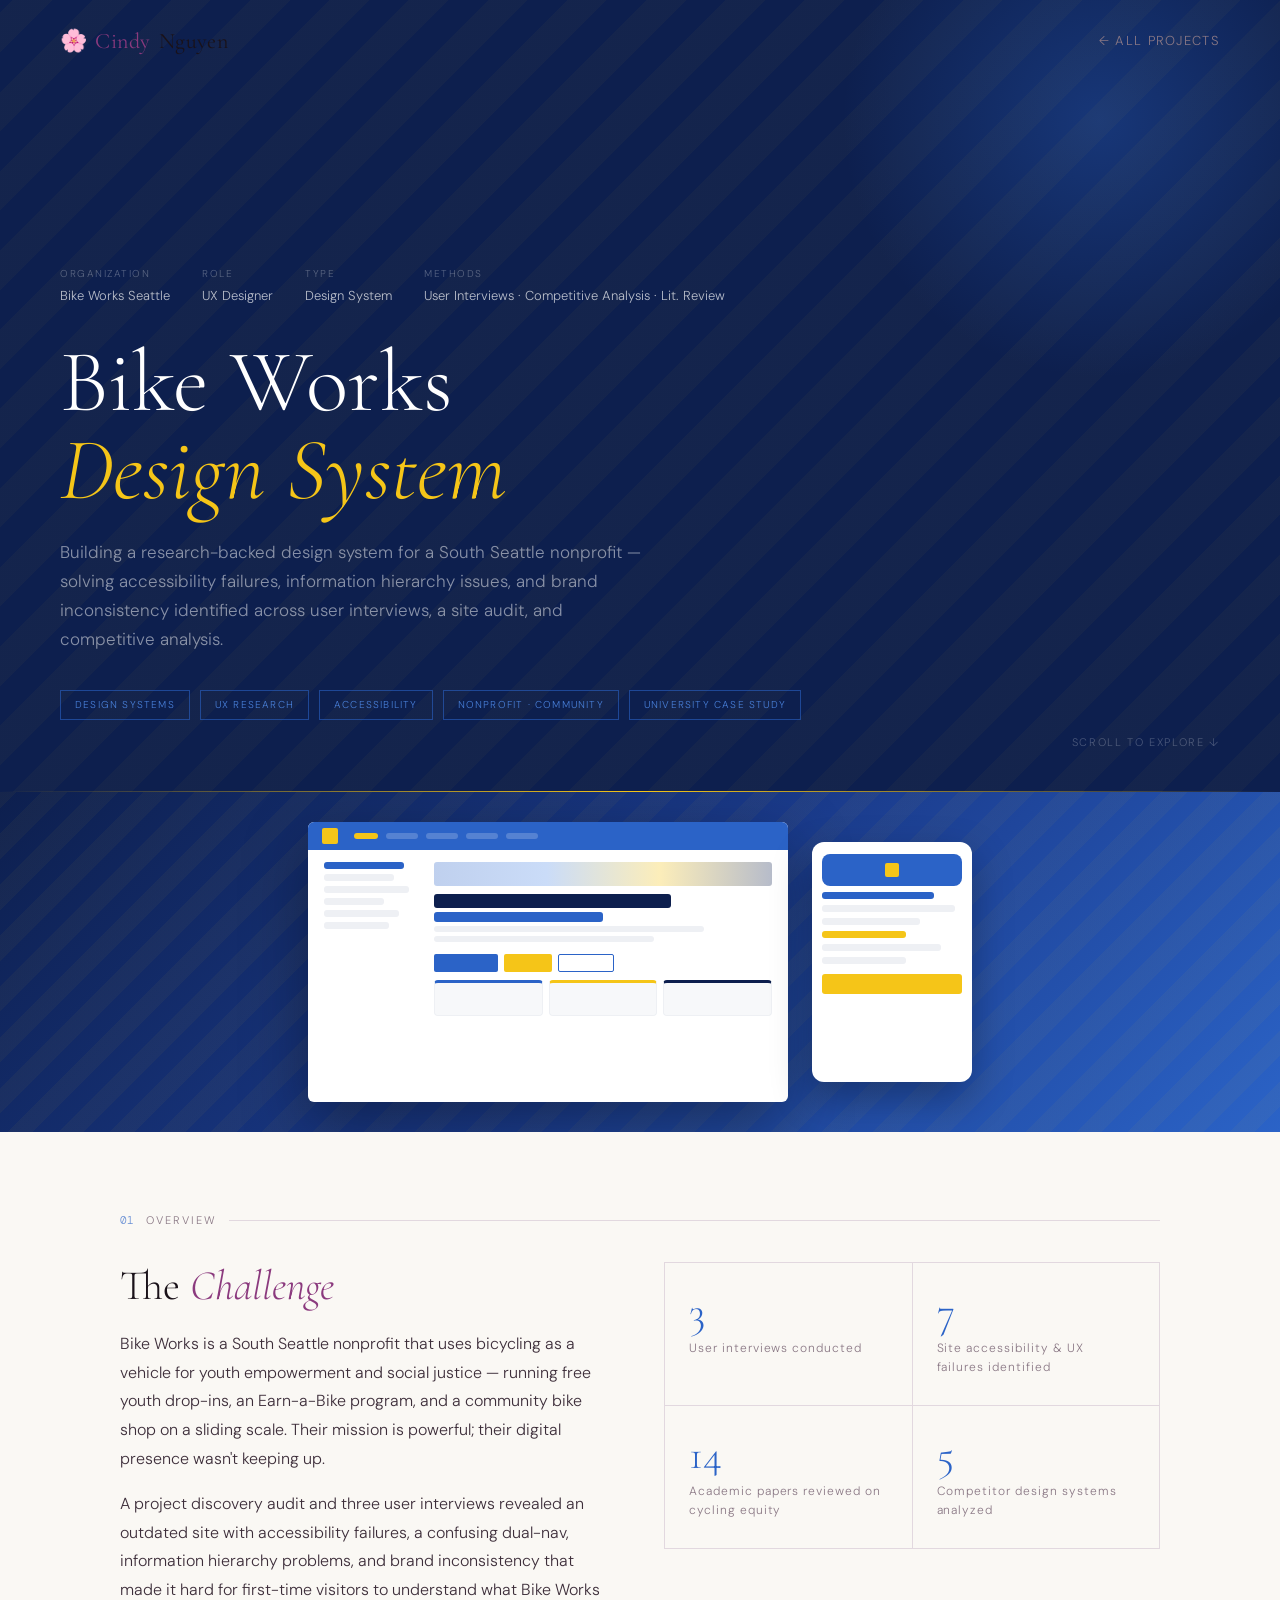
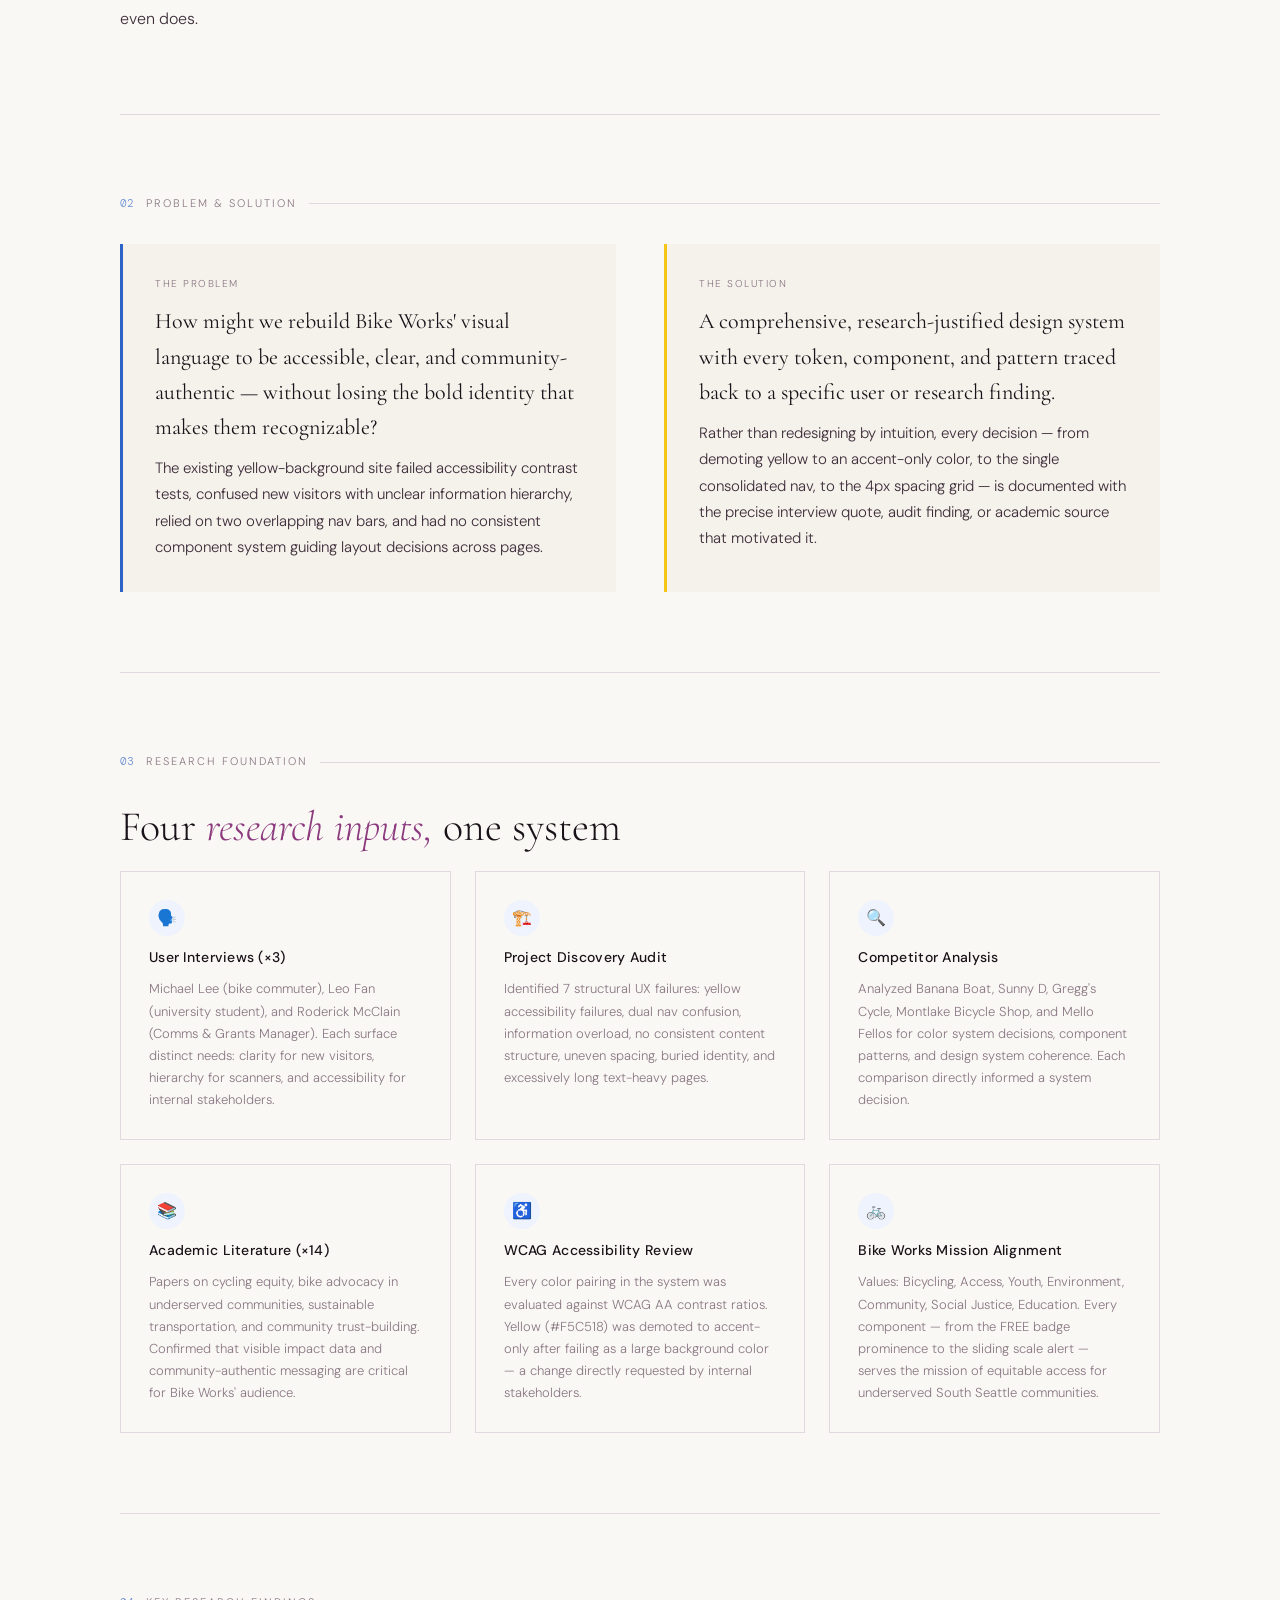
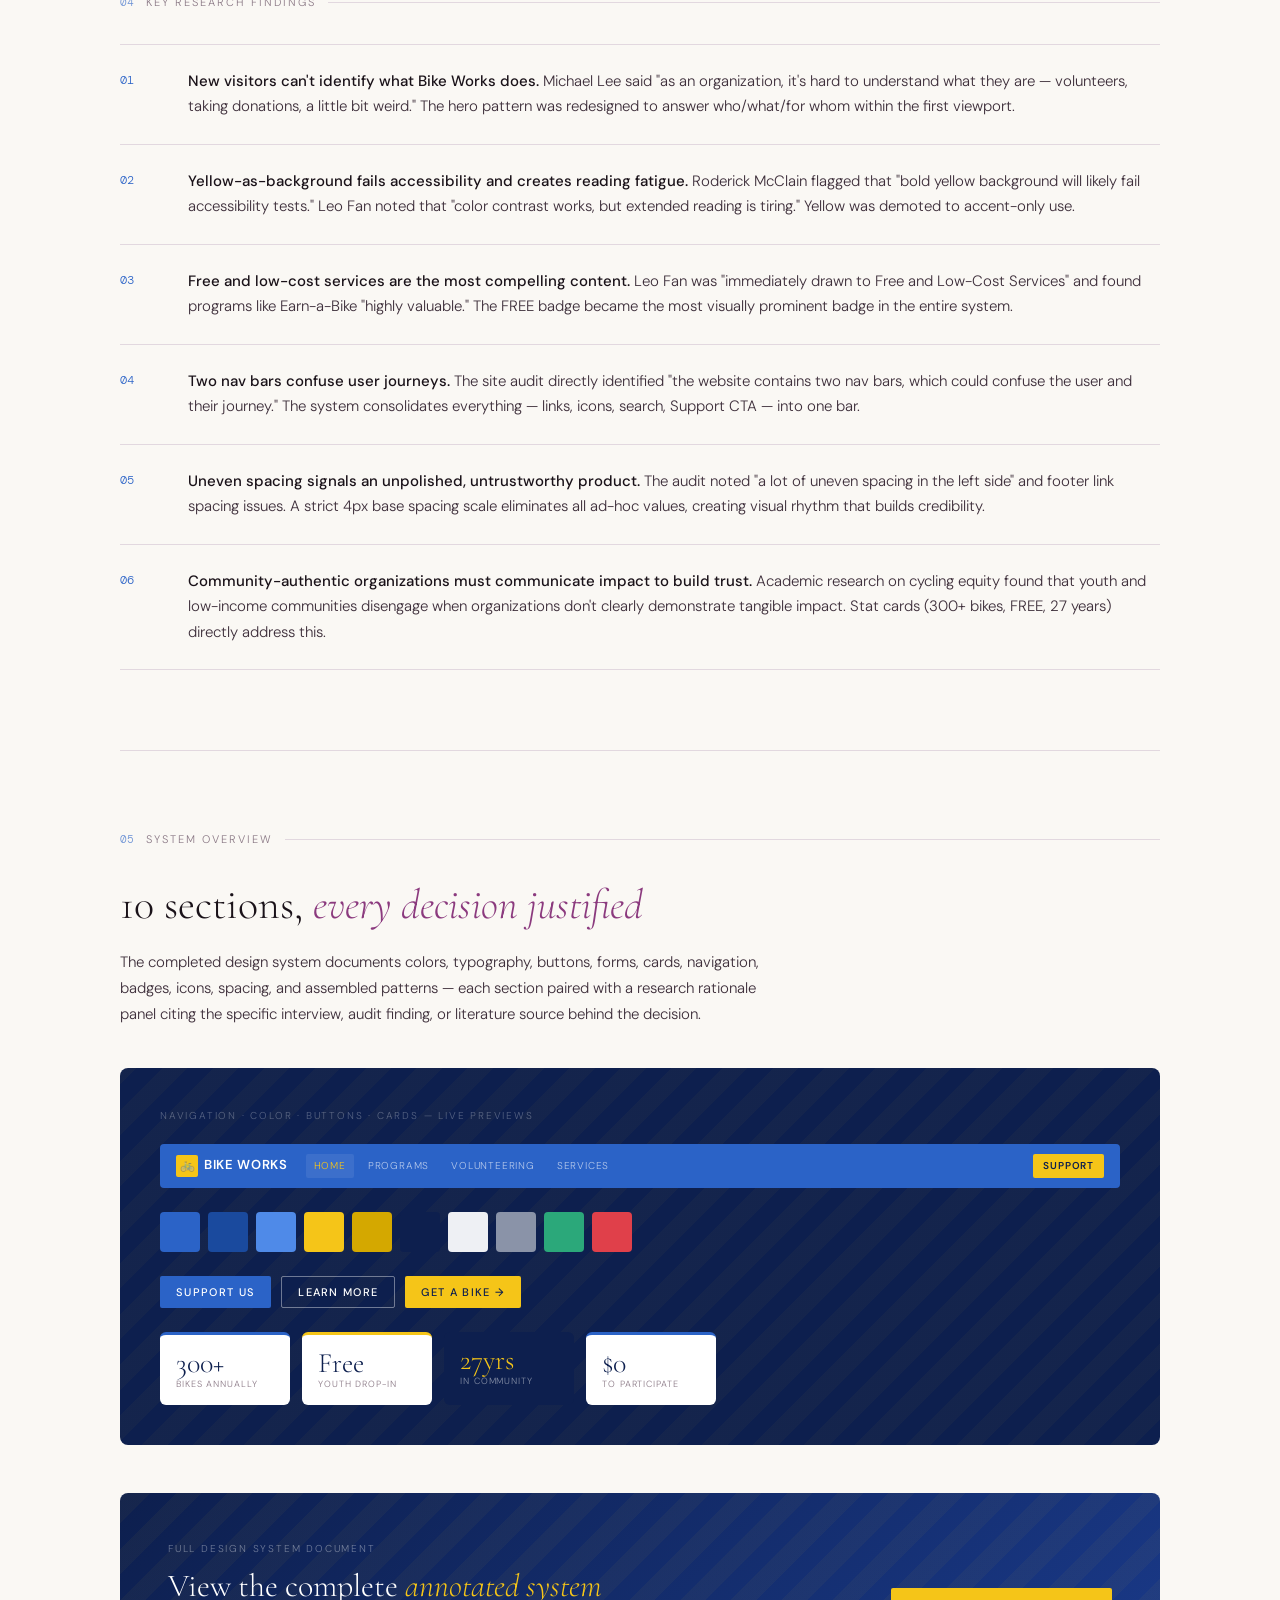
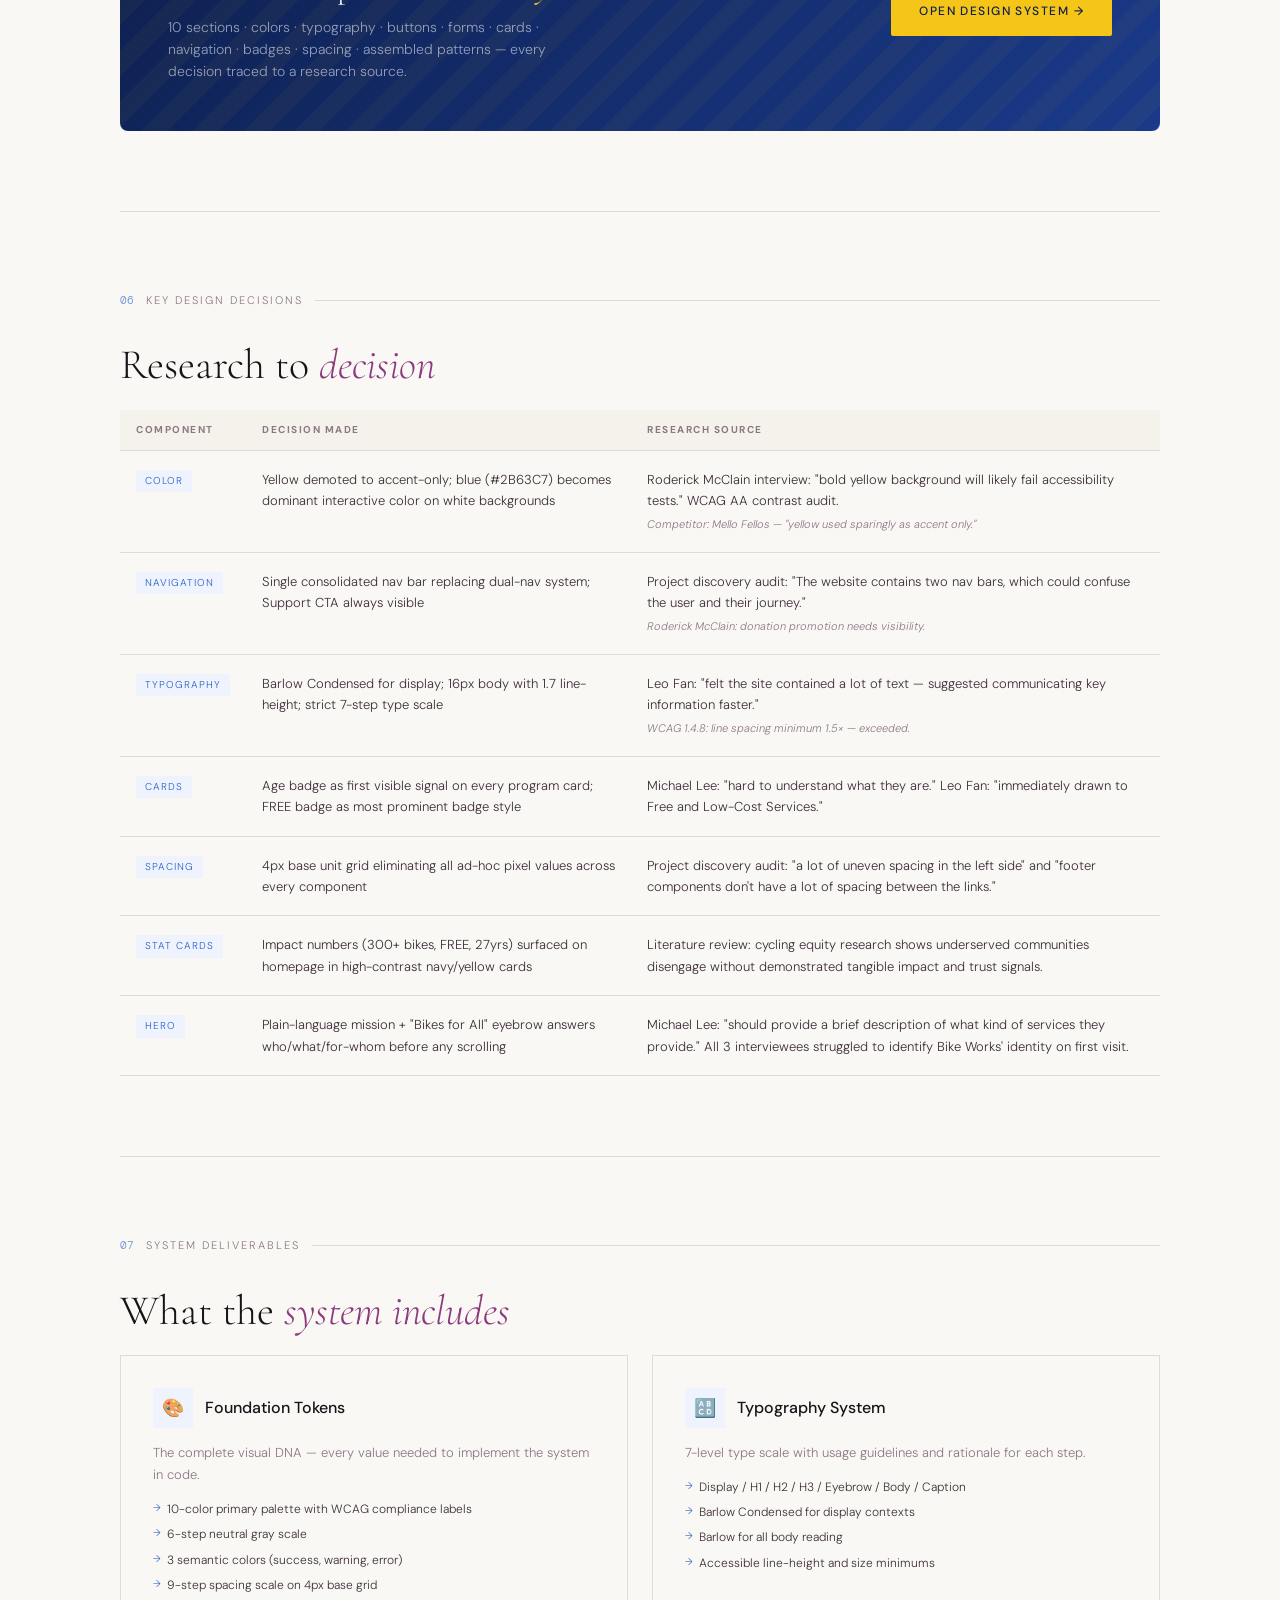
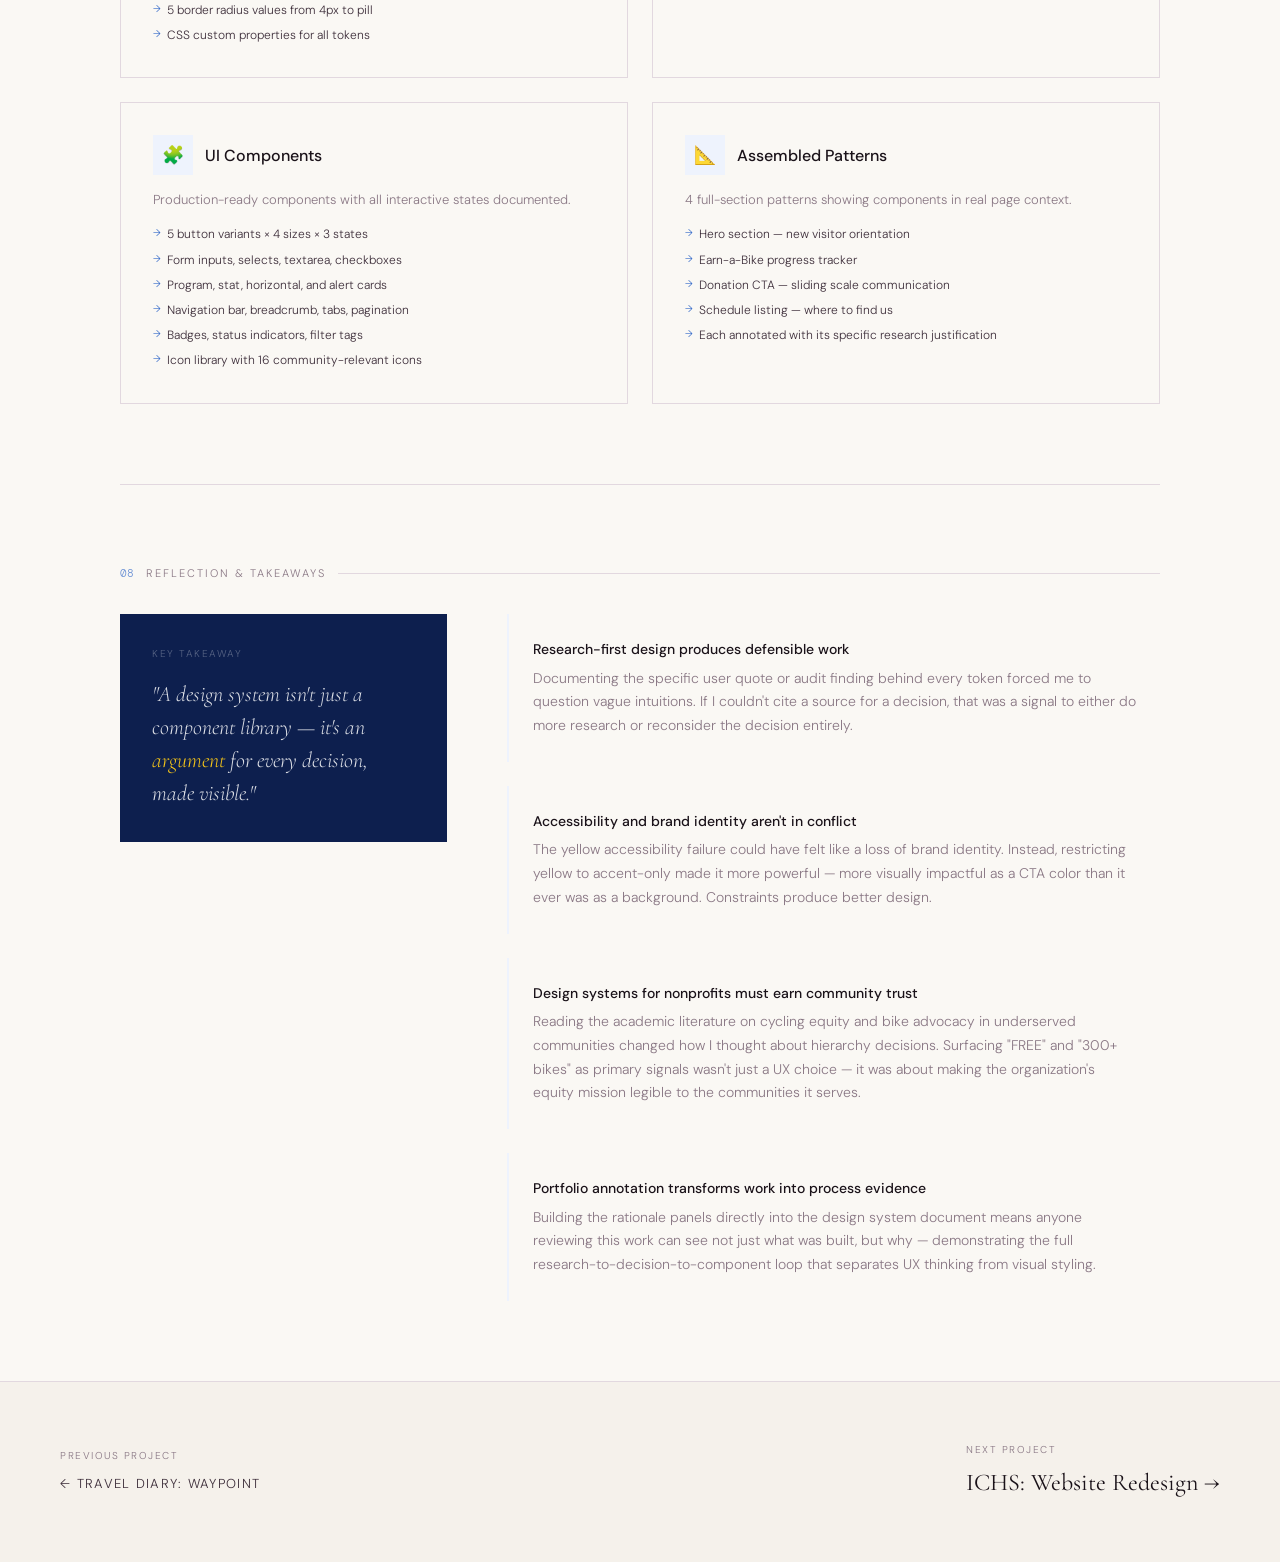
==== commit 0f513e96: "added ichs website" ====
--- a/BikeWorks.html
+++ b/BikeWorks.html
@@ -870,10 +870,13 @@
 
 <!-- FOOTER NAV -->
 <div class="case-footer">
-  <a href="cindy-portfolio.html" class="back-link">← Back to all projects</a>
-  <div class="next-project">
+  <div class="previous-project">
+    <span class="next-label">Previous Project</span>
+    <a href="Waypoint.html" class="back-link">← Travel Diary: WayPoint</a>
+  </div>
+  <div>
     <span class="next-label">Next Project</span>
-    <a href="FashionForward.html" class="next-title">Supply Chain Toolkit →</a>
+    <a href="ichs.html" class="next-title">ICHS: Website Redesign →</a>
   </div>
 </div>
 
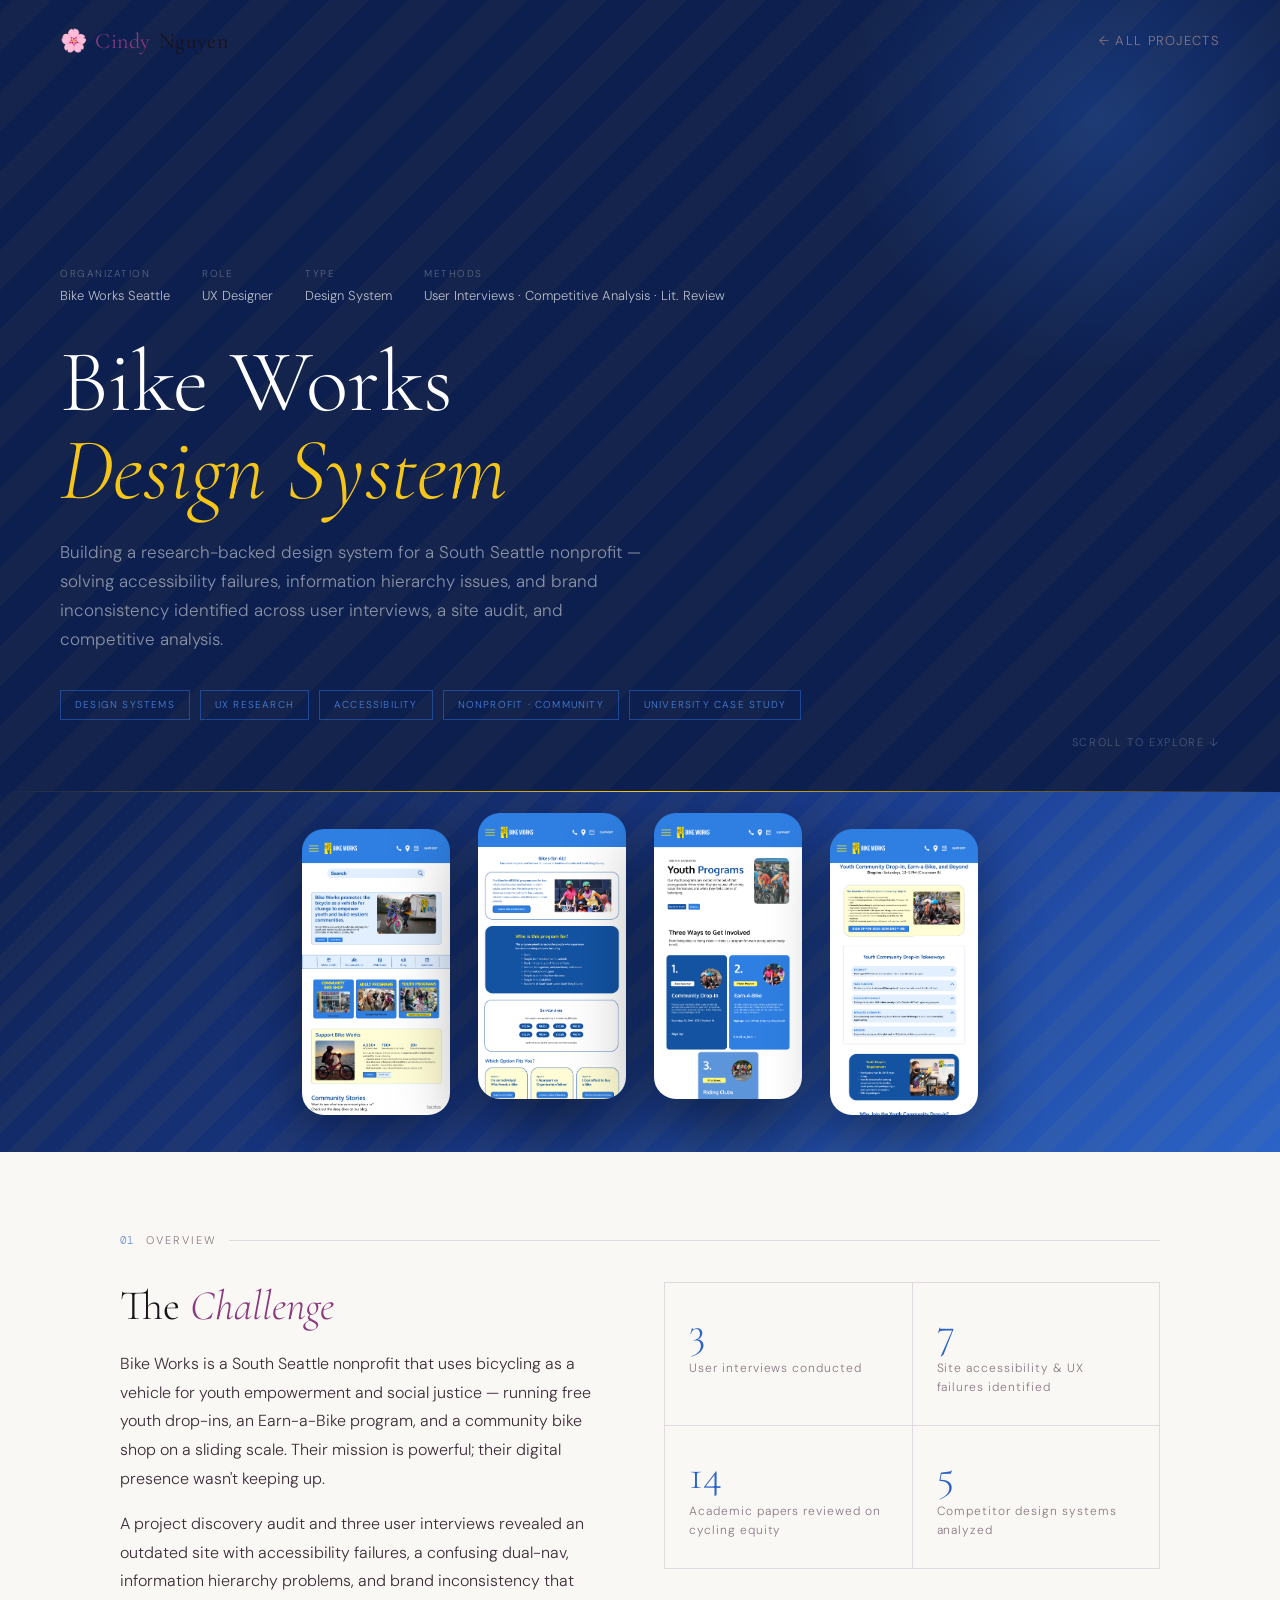
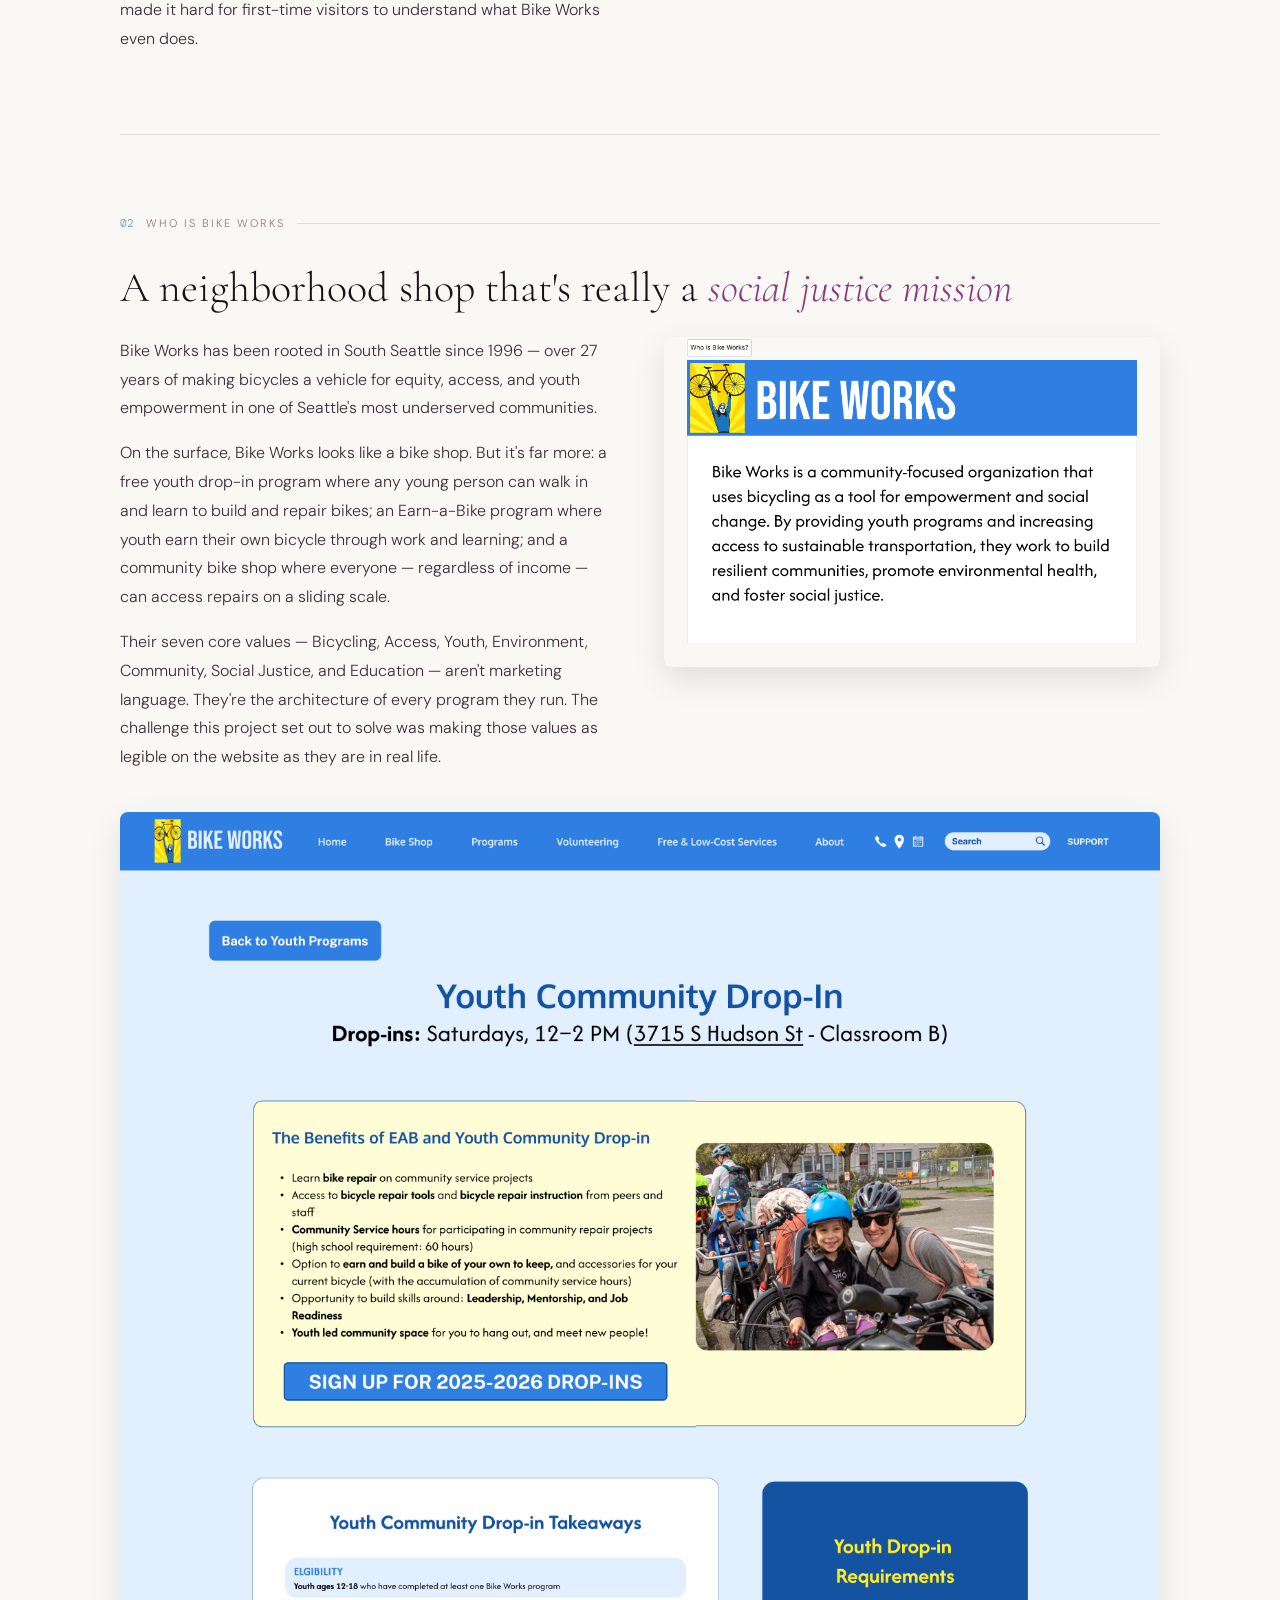
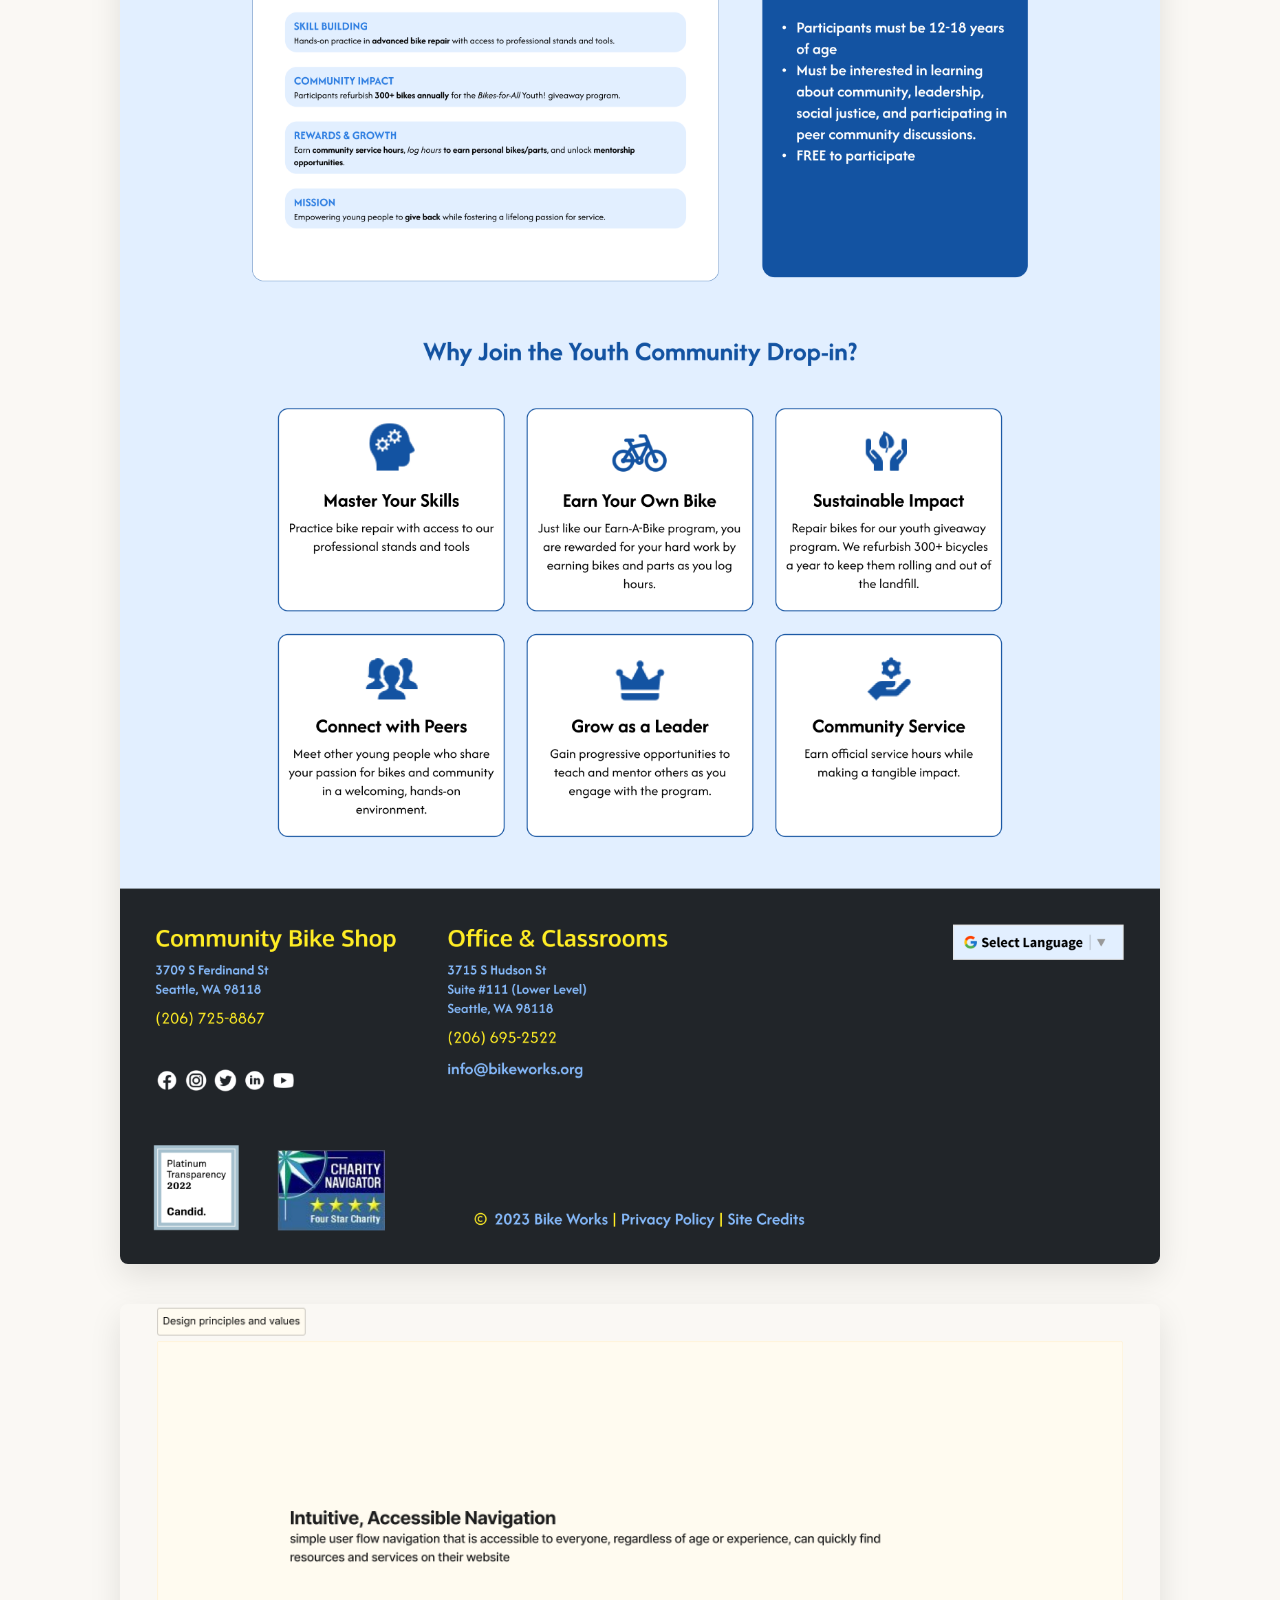
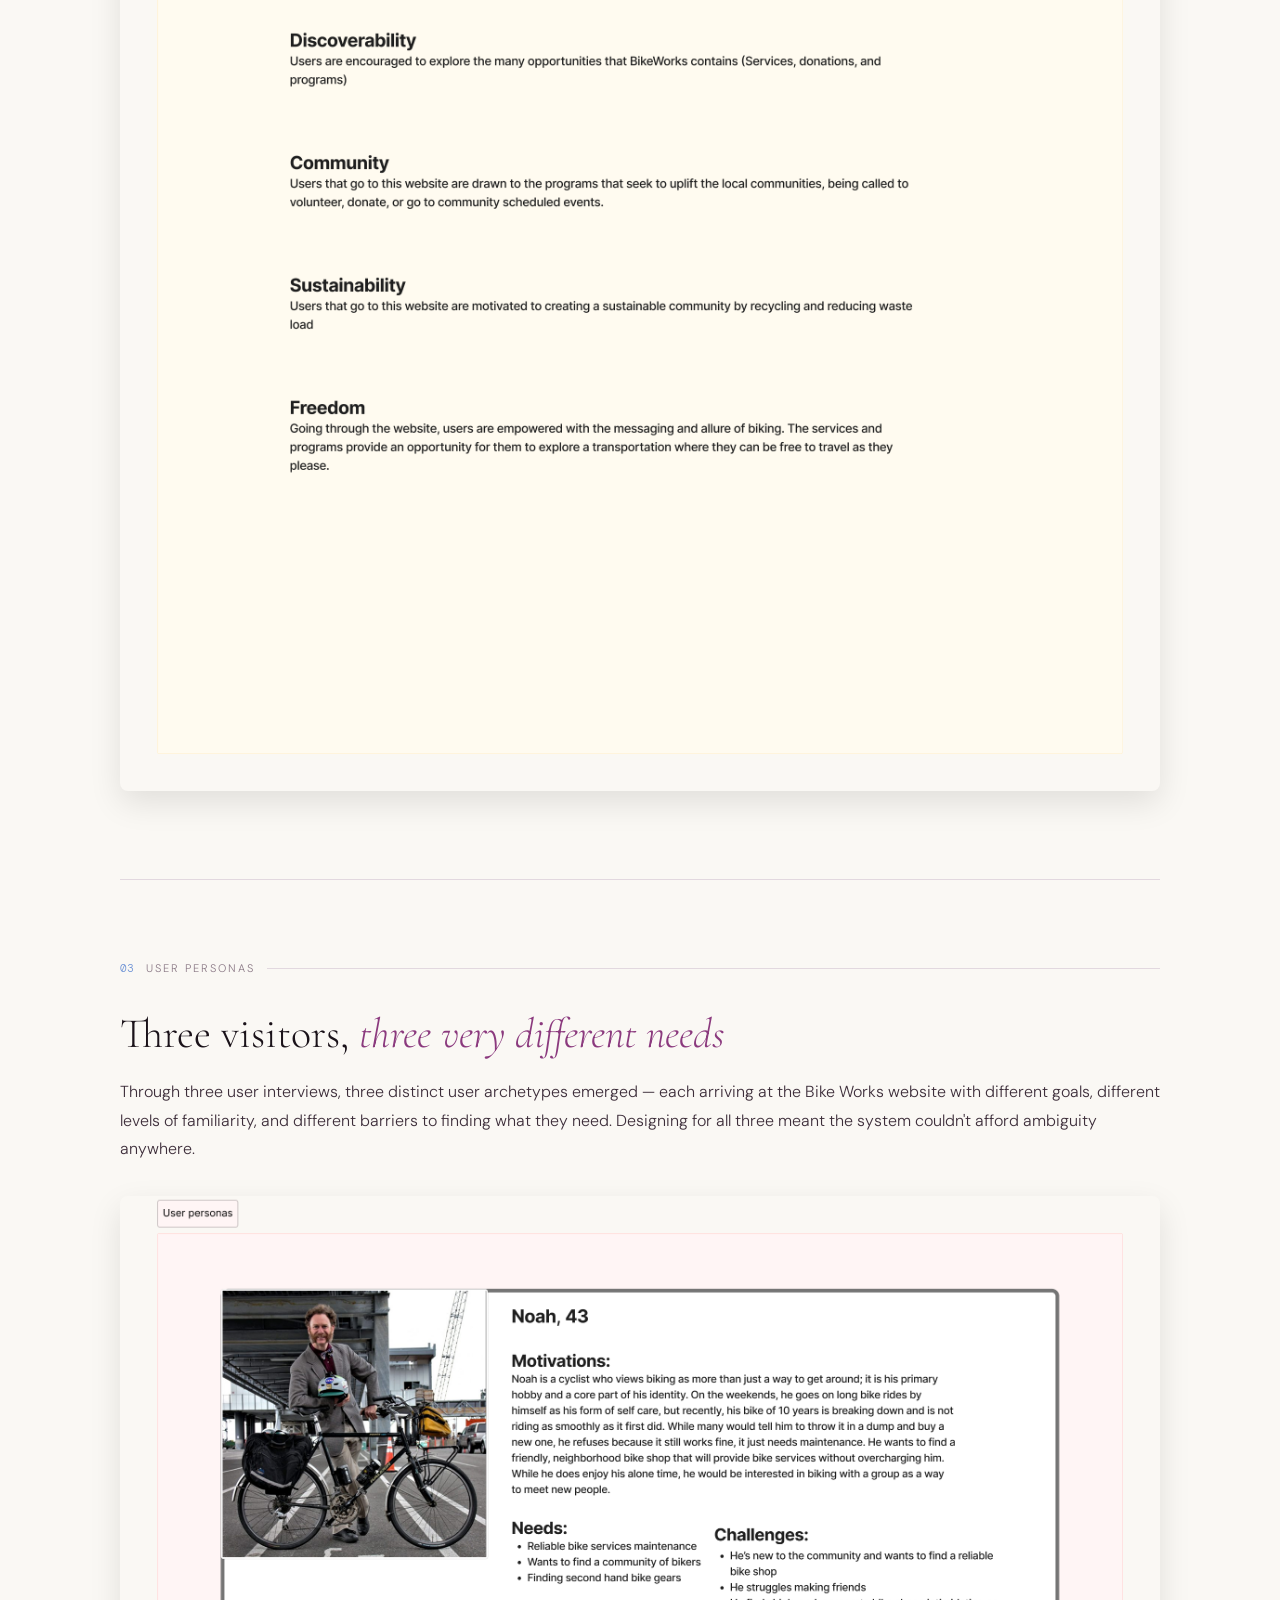
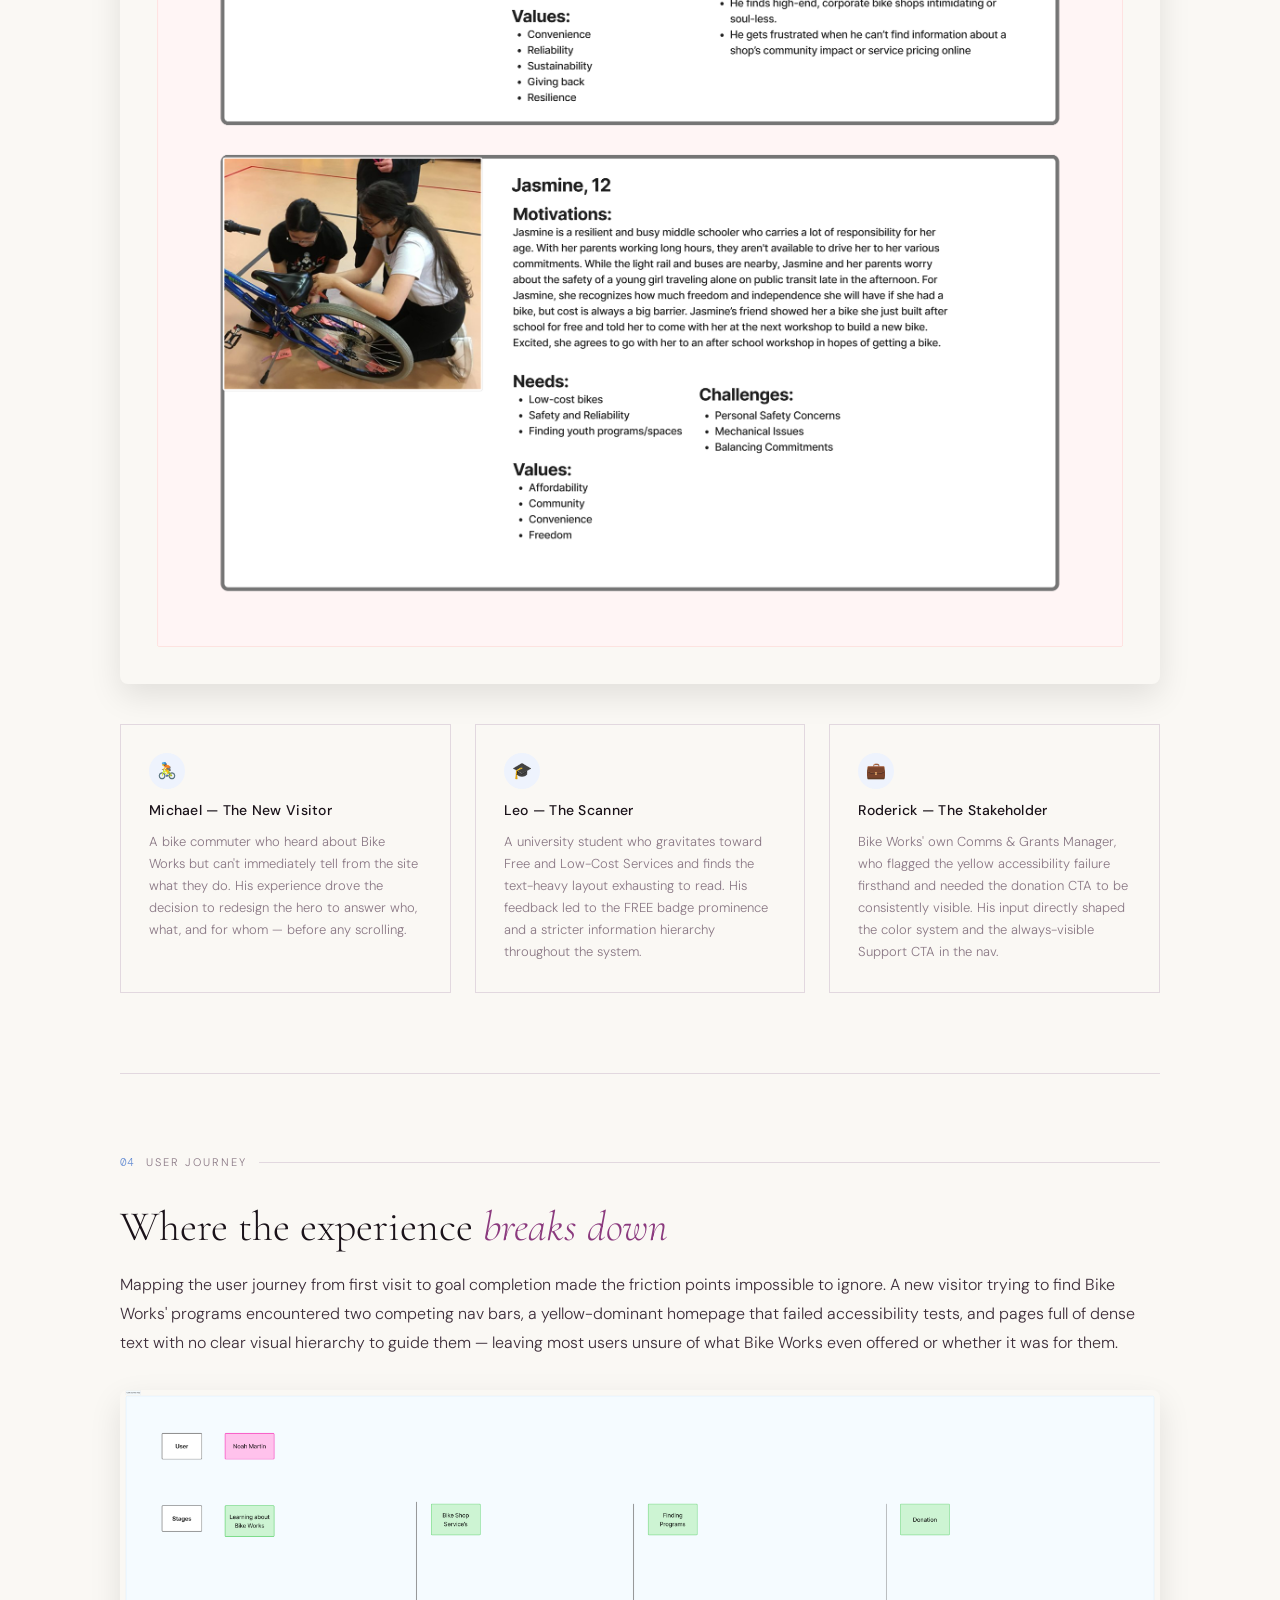
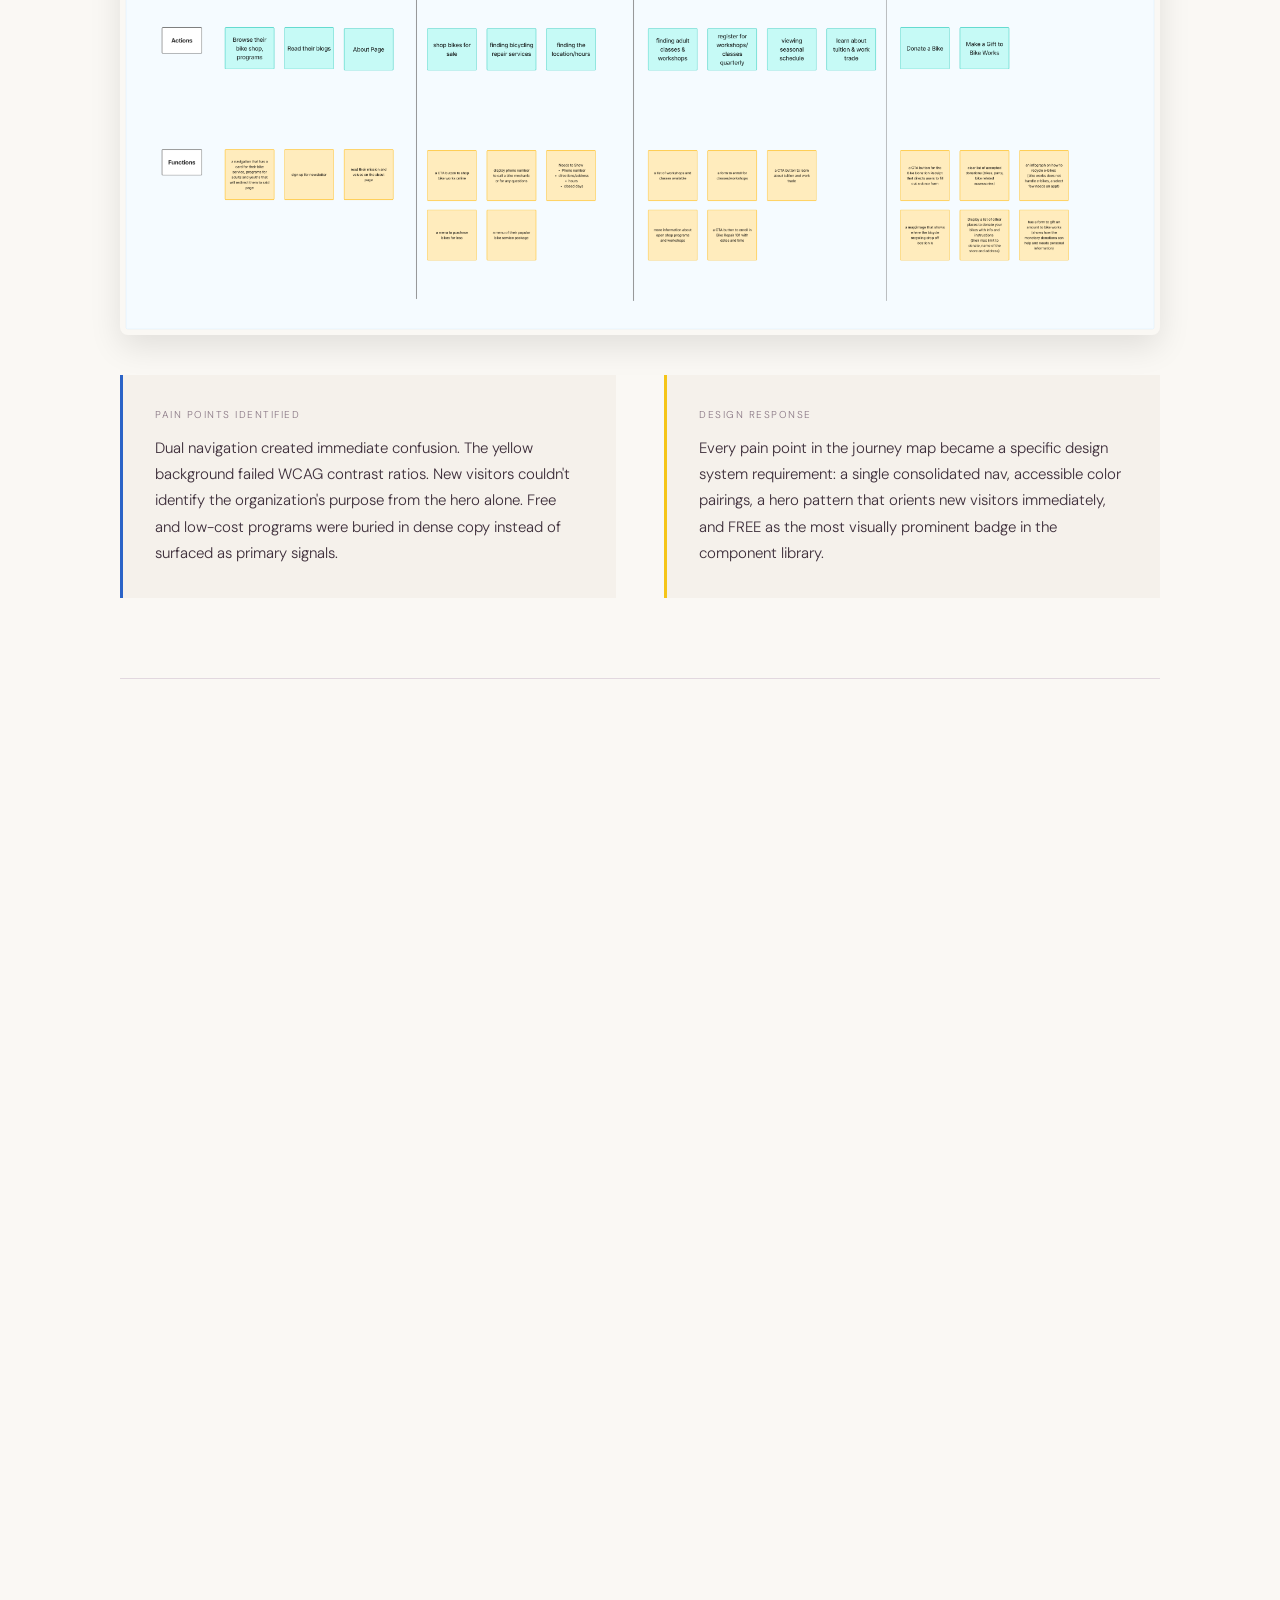
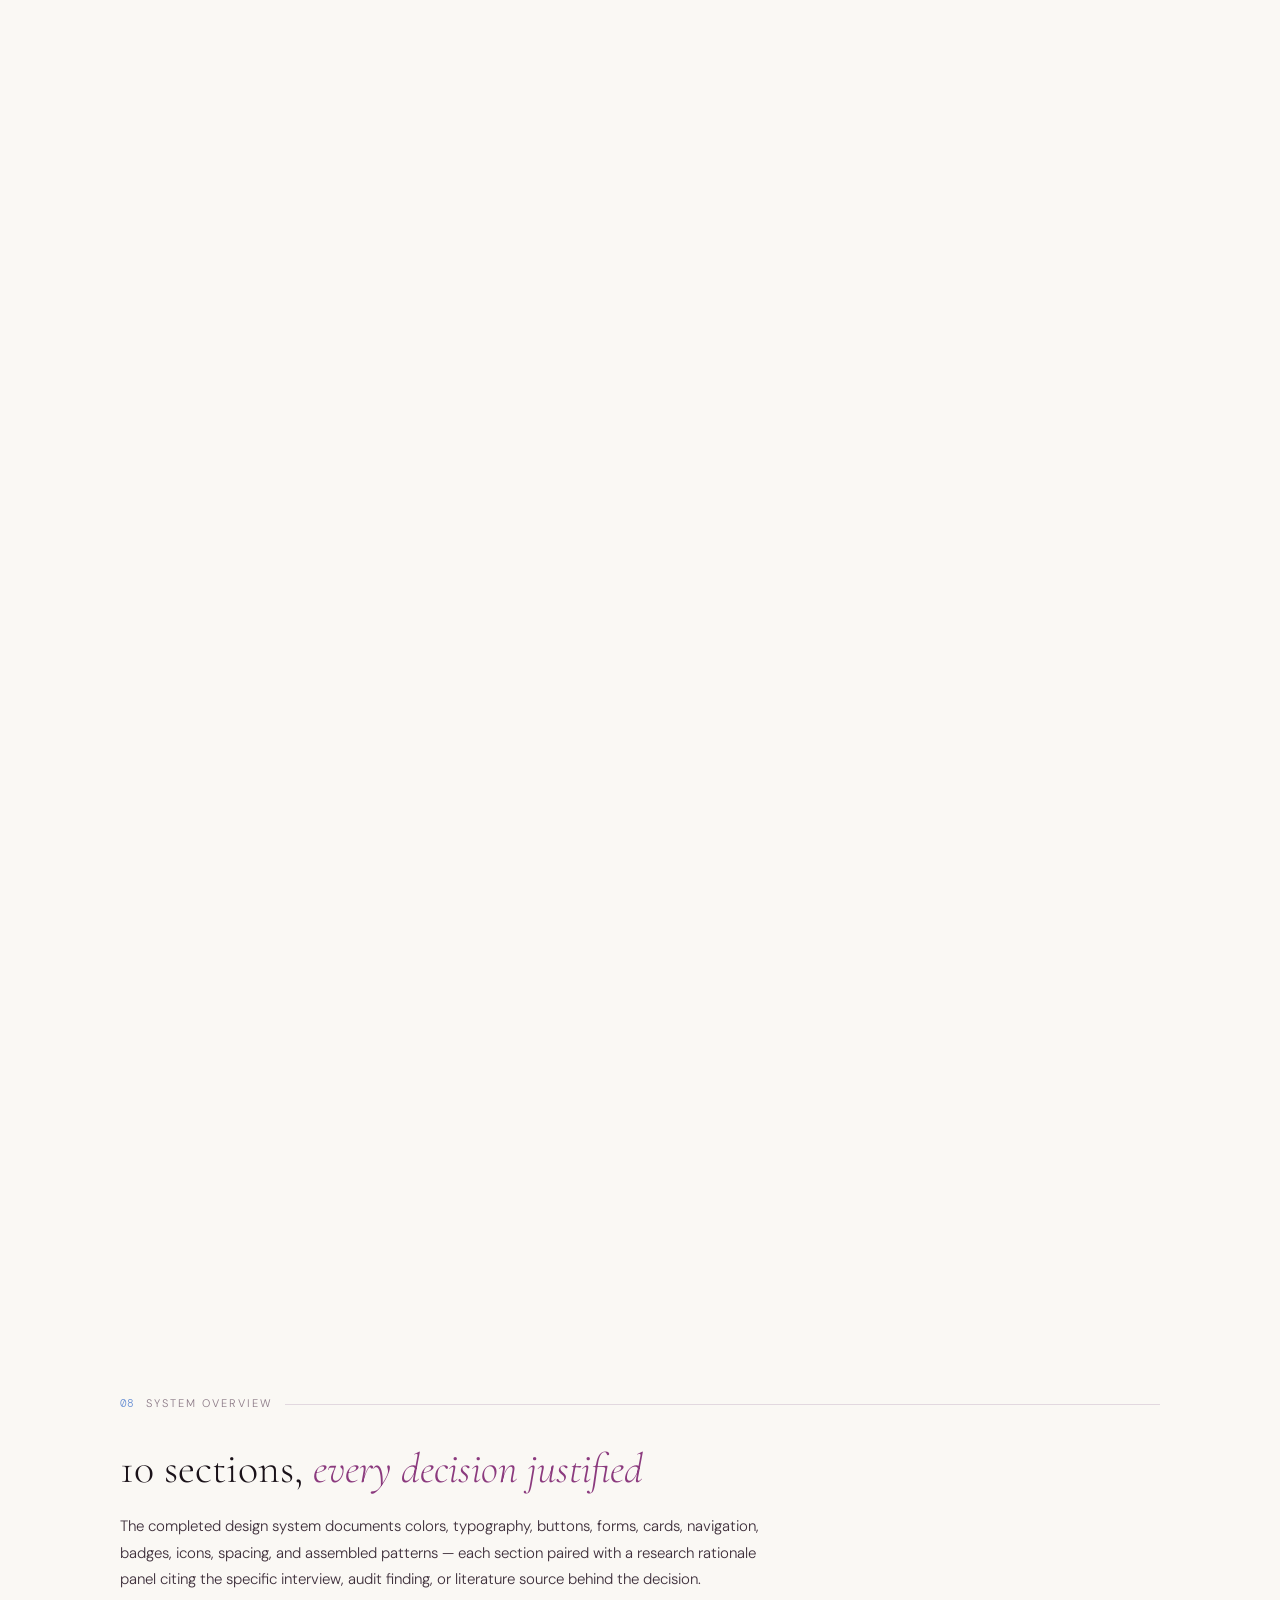
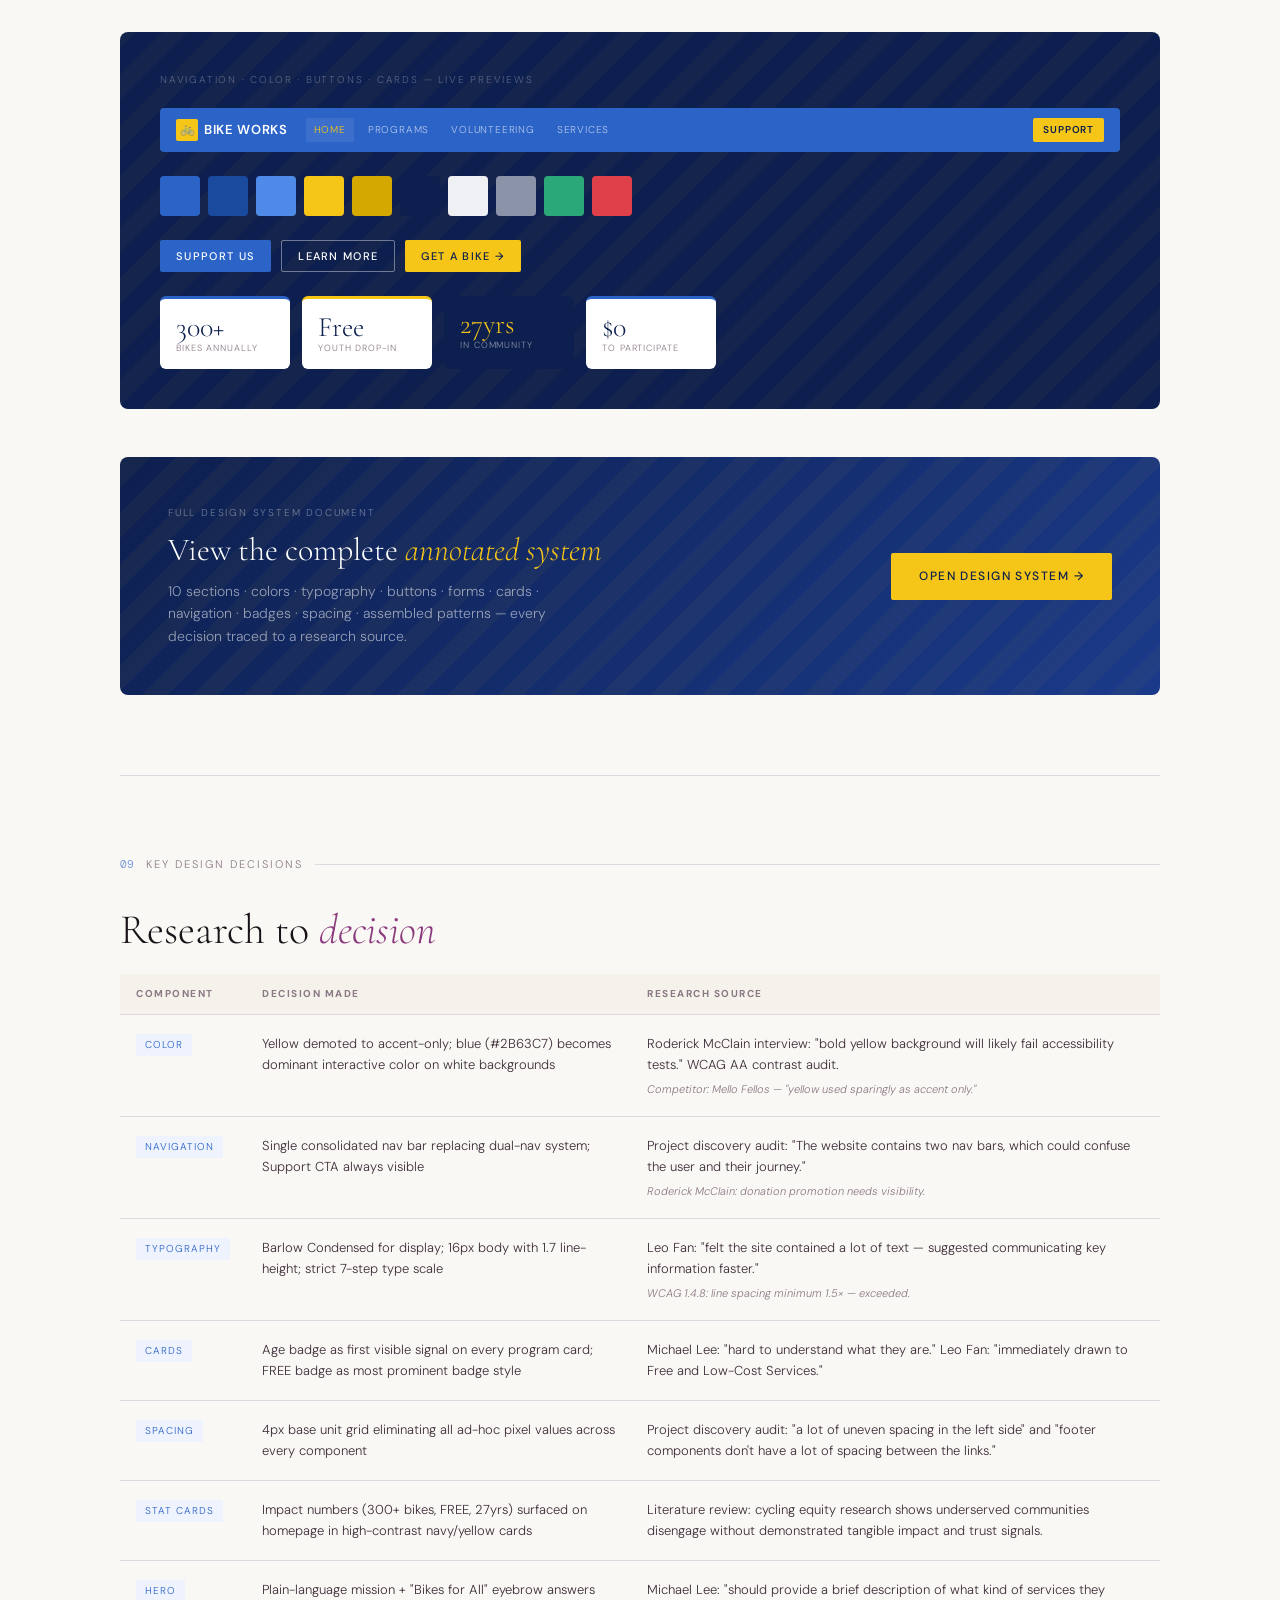
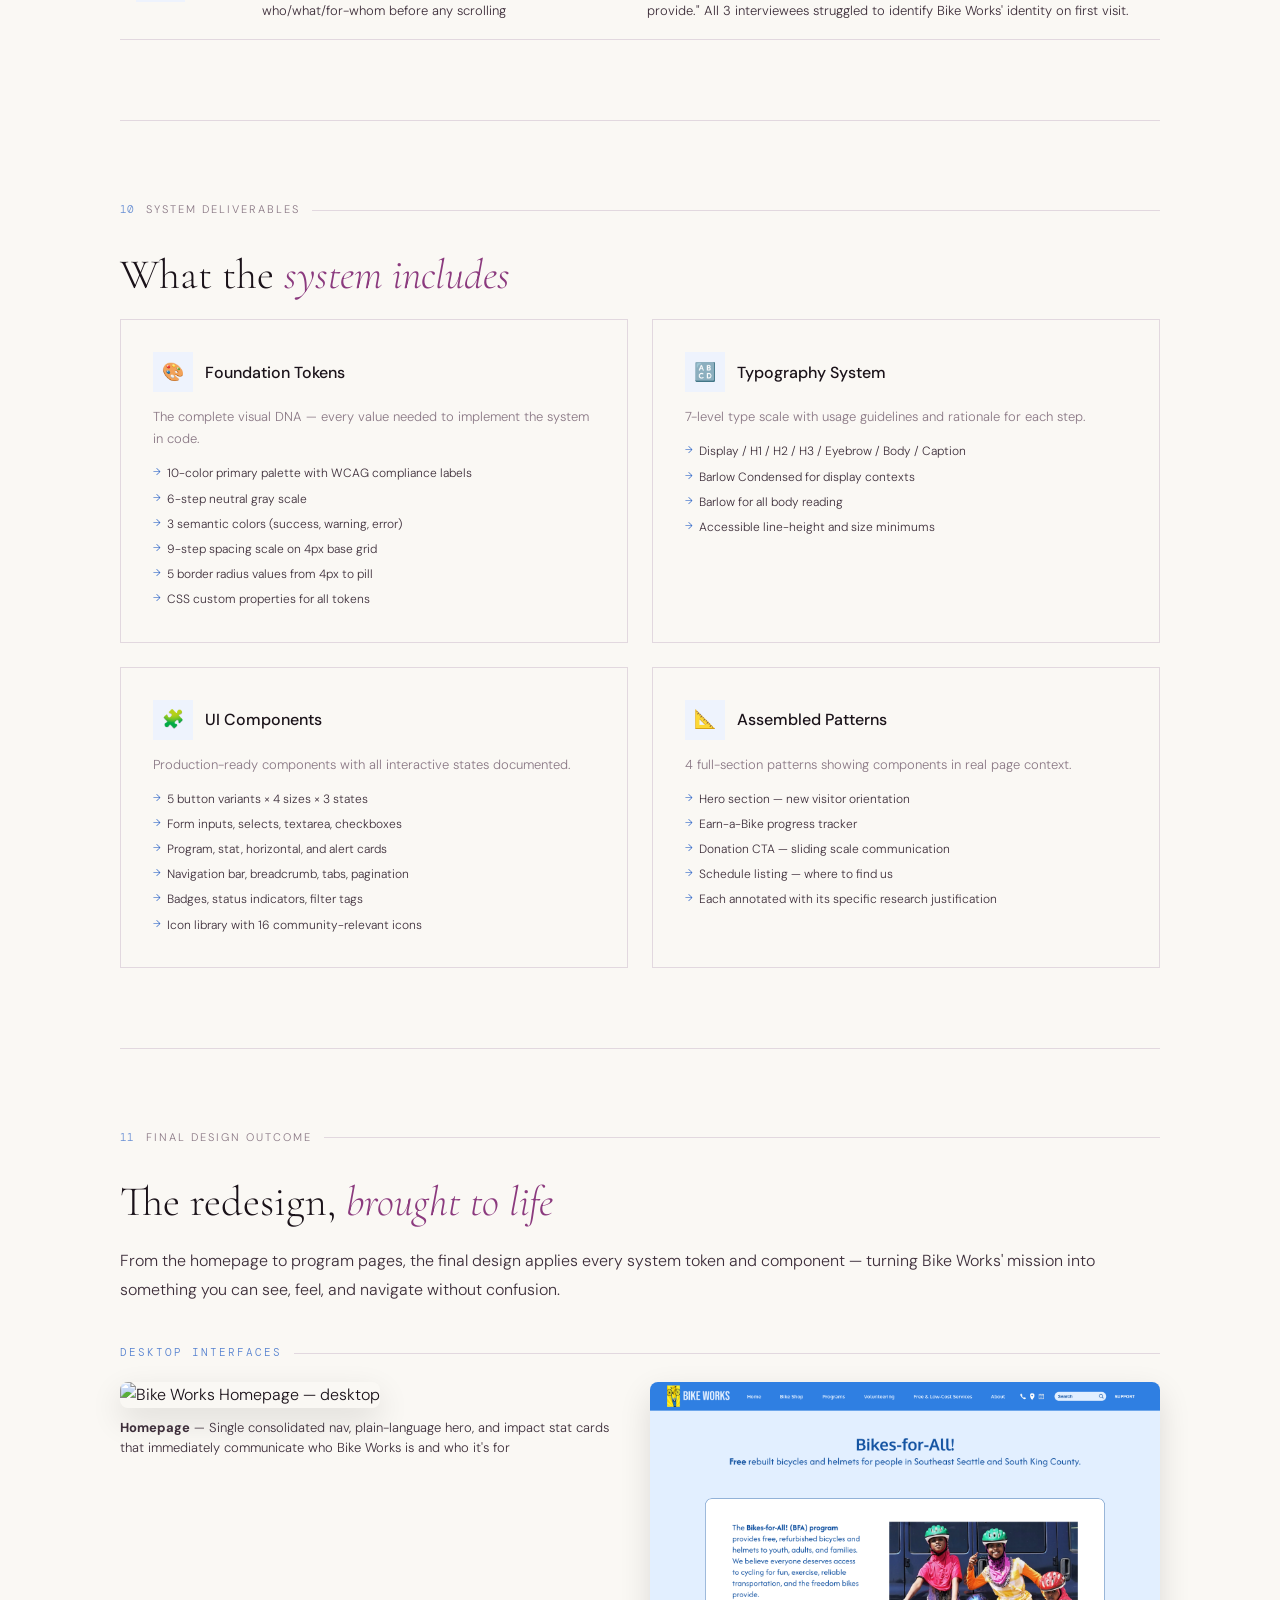
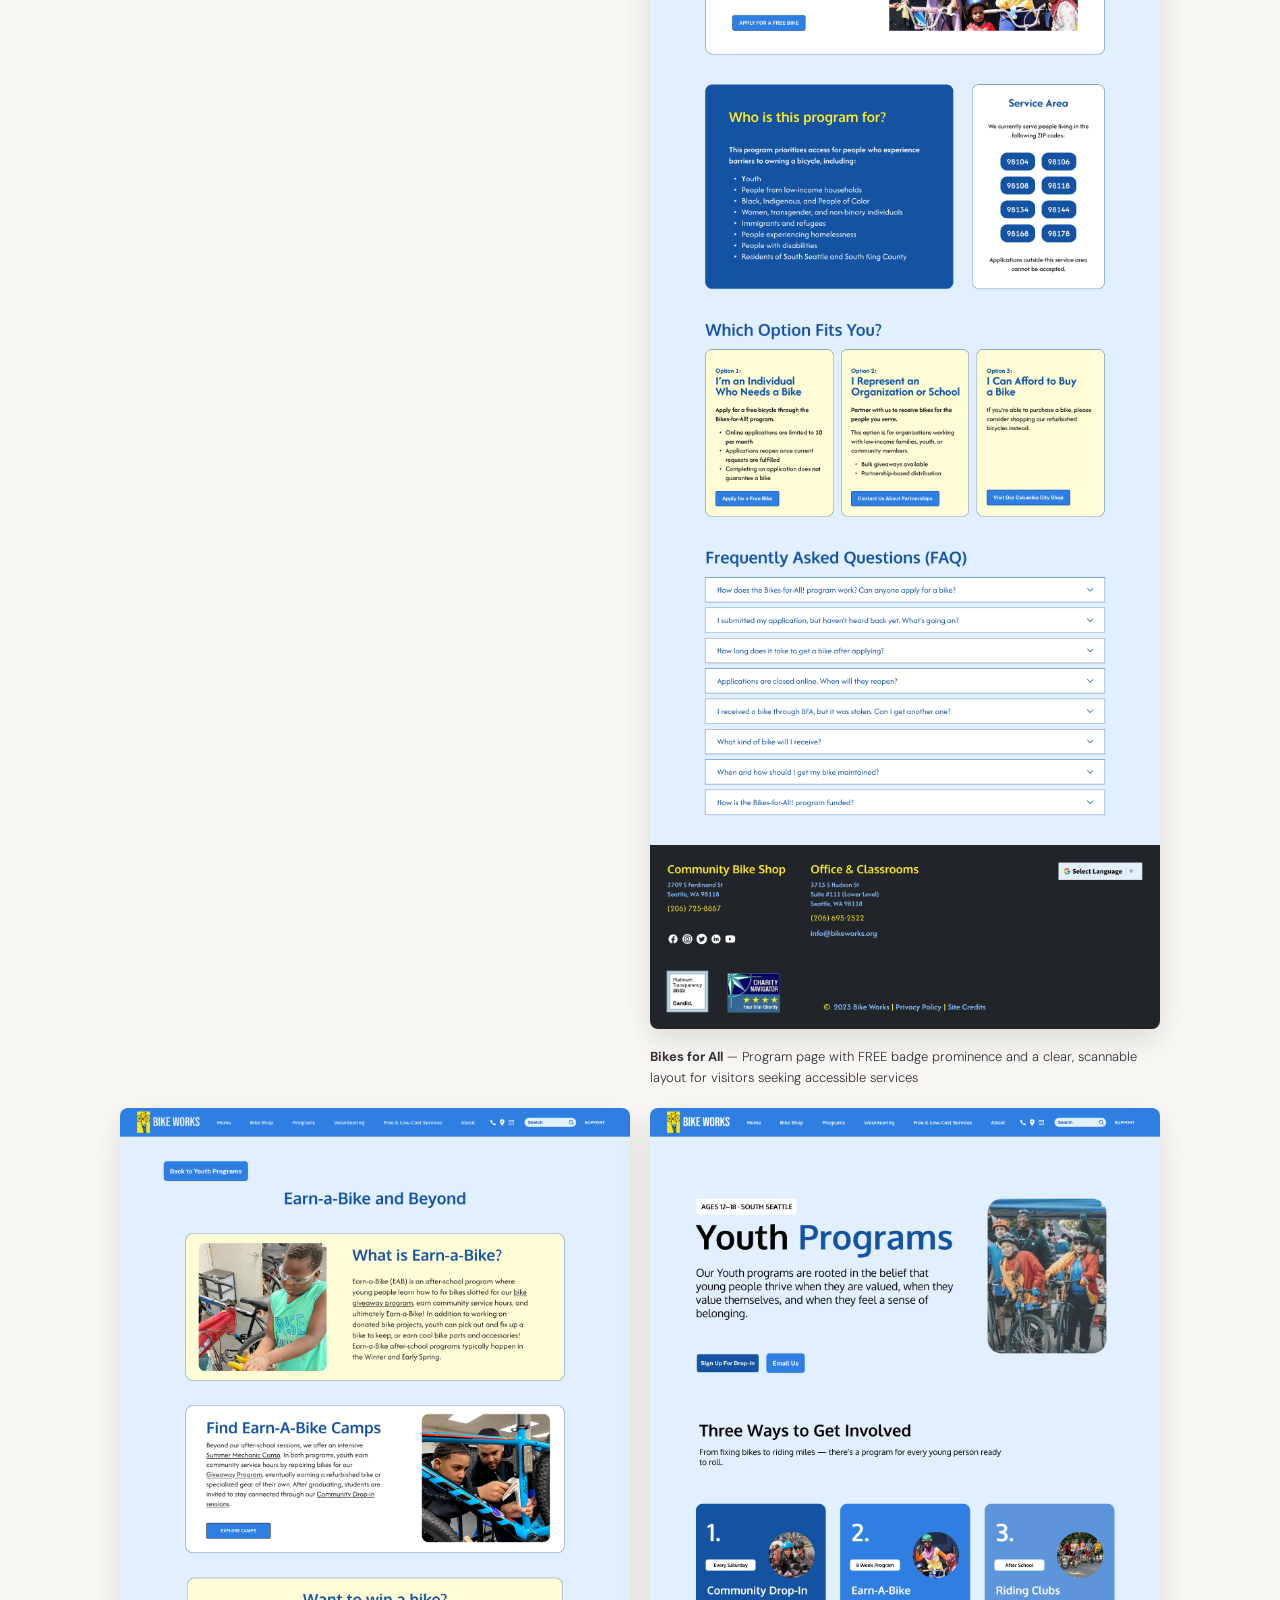
==== commit ecc73c92: "added visuals to bike works" ====
--- a/BikeWorks.html
+++ b/BikeWorks.html
@@ -140,67 +140,25 @@
 
   /* ── MOCKUP BAR ── */
   .mockup-bar {
-    height: 340px;
+    height: 360px;
     background: linear-gradient(135deg, var(--bw-navy) 0%, #1A3A8A 50%, var(--bw-blue) 100%);
     display: flex; align-items: center; justify-content: center;
-    position: relative; overflow: hidden; gap: 24px; padding: 0 40px;
+    position: relative; overflow: hidden; gap: 28px; padding: 0 40px;
   }
   .mockup-bar::before {
     content: '';
     position: absolute; inset: 0;
     background: repeating-linear-gradient(-45deg, transparent, transparent 18px, rgba(245,197,24,.04) 18px, rgba(245,197,24,.04) 36px);
   }
-  .mockup-screen {
-    background: white;
-    width: 480px; height: 280px;
-    box-shadow: 0 24px 64px rgba(0,0,0,0.35);
-    border-radius: 6px;
-    padding: 16px;
+  .phone-mockup {
+    width: 148px; height: 286px;
+    border-radius: 22px;
+    box-shadow: 0 20px 60px rgba(0,0,0,0.4);
     position: relative; z-index: 1;
-    overflow: hidden;
-    flex-shrink: 0;
-  }
-  .mock-topnav { height: 28px; background: #2B63C7; border-radius: 3px 3px 0 0; margin: -16px -16px 12px; display: flex; align-items: center; padding: 0 14px; gap: 8px; }
-  .mock-nav-dot { width: 32px; height: 6px; background: rgba(255,255,255,.2); border-radius: 3px; }
-  .mock-nav-dot.active { background: var(--bw-yellow); width: 24px; }
-  .mock-nav-logo { width: 16px; height: 16px; background: var(--bw-yellow); border-radius: 2px; margin-right: 8px; }
-  .mock-body { display: grid; grid-template-columns: 100px 1fr; gap: 10px; height: calc(100% - 40px); }
-  .mock-sidebar { display: flex; flex-direction: column; gap: 5px; }
-  .mock-sidebar-item { height: 7px; border-radius: 3px; background: #EEF0F4; }
-  .mock-sidebar-item.active-item { background: #2B63C7; }
-  .mock-main { display: flex; flex-direction: column; gap: 8px; }
-  .mock-color-strip { height: 24px; background: linear-gradient(90deg, #2B63C7, #4F8AE8, #F5C518, #0D1F4E); border-radius: 3px; opacity: .3; }
-  .mock-type-rows { display: flex; flex-direction: column; gap: 4px; }
-  .mock-type-row { height: 6px; background: #EEF0F4; border-radius: 3px; }
-  .mock-type-row.h1 { height: 14px; background: #0D1F4E; width: 70%; }
-  .mock-type-row.h2 { height: 10px; background: #2B63C7; width: 50%; }
-  .mock-btn-row { display: flex; gap: 6px; margin-top: 4px; }
-  .mock-btn { height: 18px; border-radius: 2px; }
-  .mock-btn.primary { width: 64px; background: #2B63C7; }
-  .mock-btn.cta { width: 48px; background: #F5C518; }
-  .mock-btn.outline { width: 56px; border: 1.5px solid #2B63C7; }
-  .mock-card-row { display: flex; gap: 6px; }
-  .mock-card { flex: 1; height: 36px; background: #F7F8FA; border: 1px solid #EEF0F4; border-radius: 4px; border-top: 3px solid #2B63C7; }
-  .mock-card:nth-child(2) { border-top-color: #F5C518; }
-  .mock-card:nth-child(3) { border-top-color: #0D1F4E; }
-
-  .mockup-screen-sm {
-    background: white;
-    width: 160px; height: 240px;
-    box-shadow: 0 16px 40px rgba(0,0,0,.3);
-    border-radius: 12px;
-    padding: 12px 10px;
-    position: relative; z-index: 1;
-    flex-shrink: 0;
-    display: flex; flex-direction: column; gap: 6px;
-    overflow: hidden;
-  }
-  .mock-mobile-top { height: 32px; background: #2B63C7; border-radius: 8px; display: flex; align-items: center; justify-content: center; }
-  .mock-mobile-logo { width: 14px; height: 14px; background: var(--bw-yellow); border-radius: 2px; }
-  .mock-mobile-item { height: 7px; background: #EEF0F4; border-radius: 3px; }
-  .mock-mobile-item.blue { background: #2B63C7; }
-  .mock-mobile-item.yellow { background: #F5C518; width: 60%; }
-  .mock-mobile-btn { height: 20px; background: #F5C518; border-radius: 3px; margin-top: 4px; }
+    overflow: hidden; flex-shrink: 0;
+  }
+  .phone-mockup.center { transform: translateY(-16px); box-shadow: 0 32px 80px rgba(0,0,0,0.55); }
+  .phone-mockup img { width: 100%; height: 100%; object-fit: cover; object-position: top; display: block; }
 
   /* ── LAYOUT ── */
   .container { max-width: 1100px; margin: 0 auto; padding: 0 60px; }
@@ -394,8 +352,9 @@
     .case-hero { padding-top: 110px; }
     .overview-grid, .two-col, .research-cols, .outcomes-grid, .reflection-grid { grid-template-columns: 1fr; }
     .ds-cta { flex-direction: column; padding: 32px; }
-    .mockup-screen-sm { display: none; }
-    .mockup-screen { width: 90%; }
+    .mockup-bar { gap: 14px; }
+    .phone-mockup { width: 100px; height: 194px; }
+    .phone-mockup.center { transform: translateY(-10px); }
   }
 </style>
 </head>
@@ -403,8 +362,8 @@
 
 <!-- NAV -->
 <nav id="nav">
-  <a href="Homepage.html" class="nav-logo">🌸 <span>Cindy</span> Nguyen</a>
-  <a href="Homepage.html" class="nav-back">← All Projects</a>
+  <a href="index.html" class="nav-logo">🌸 <span>Cindy</span> Nguyen</a>
+  <a href="index.html" class="nav-back">← All Projects</a>
 </nav>
 
 <!-- HERO -->
@@ -442,54 +401,17 @@
 
 <!-- MOCKUP BAR -->
 <div class="mockup-bar">
-  <div class="mockup-screen">
-    <div class="mock-topnav">
-      <div class="mock-nav-logo"></div>
-      <div class="mock-nav-dot active"></div>
-      <div class="mock-nav-dot"></div>
-      <div class="mock-nav-dot"></div>
-      <div class="mock-nav-dot"></div>
-      <div class="mock-nav-dot"></div>
-    </div>
-    <div class="mock-body">
-      <div class="mock-sidebar">
-        <div class="mock-sidebar-item active-item" style="width:80%"></div>
-        <div class="mock-sidebar-item" style="width:70%"></div>
-        <div class="mock-sidebar-item" style="width:85%"></div>
-        <div class="mock-sidebar-item" style="width:60%"></div>
-        <div class="mock-sidebar-item" style="width:75%"></div>
-        <div class="mock-sidebar-item" style="width:65%"></div>
-      </div>
-      <div class="mock-main">
-        <div class="mock-color-strip"></div>
-        <div class="mock-type-rows">
-          <div class="mock-type-row h1"></div>
-          <div class="mock-type-row h2"></div>
-          <div class="mock-type-row" style="width:80%"></div>
-          <div class="mock-type-row" style="width:65%"></div>
-        </div>
-        <div class="mock-btn-row">
-          <div class="mock-btn primary"></div>
-          <div class="mock-btn cta"></div>
-          <div class="mock-btn outline"></div>
-        </div>
-        <div class="mock-card-row">
-          <div class="mock-card"></div>
-          <div class="mock-card"></div>
-          <div class="mock-card"></div>
-        </div>
-      </div>
-    </div>
-  </div>
-  <div class="mockup-screen-sm">
-    <div class="mock-mobile-top"><div class="mock-mobile-logo"></div></div>
-    <div class="mock-mobile-item blue" style="width:80%"></div>
-    <div class="mock-mobile-item" style="width:95%"></div>
-    <div class="mock-mobile-item" style="width:70%"></div>
-    <div class="mock-mobile-item yellow"></div>
-    <div class="mock-mobile-item" style="width:85%"></div>
-    <div class="mock-mobile-item" style="width:60%"></div>
-    <div class="mock-mobile-btn"></div>
+  <div class="phone-mockup">
+    <img src="img/bw-homepage-mobile.png" alt="Bike Works Homepage — mobile" />
+  </div>
+  <div class="phone-mockup center">
+    <img src="img/bw-bikes-for-all-mobile.png" alt="Bike Works Bikes for All — mobile" />
+  </div>
+  <div class="phone-mockup center">
+    <img src="img/bw-youth-program-mobile.png" alt="Bike Works Youth Program — mobile" />
+  </div>
+  <div class="phone-mockup">
+    <img src="img/bw-expanded-earn-a-bike-mobile.png" alt="Bike Works Earn-a-Bike — mobile" />
   </div>
 </div>
 
@@ -531,10 +453,87 @@
     </div>
   </div>
 
-  <!-- 02 PROBLEM & SOLUTION -->
+  <!-- 02 WHO IS BIKE WORKS -->
   <div class="section reveal">
     <div class="section-eyebrow">
       <span class="eyebrow-num">02</span>
+      <span class="eyebrow-label">Who is Bike Works</span>
+      <div class="eyebrow-line"></div>
+    </div>
+    <h2 class="section-heading">A neighborhood shop that's really a <em>social justice mission</em></h2>
+    <div class="overview-grid" style="margin-top: 24px;">
+      <div>
+        <p class="overview-body">Bike Works has been rooted in South Seattle since 1996 — over 27 years of making bicycles a vehicle for equity, access, and youth empowerment in one of Seattle's most underserved communities.</p>
+        <p class="overview-body" style="margin-top: 16px;">On the surface, Bike Works looks like a bike shop. But it's far more: a free youth drop-in program where any young person can walk in and learn to build and repair bikes; an Earn-a-Bike program where youth earn their own bicycle through work and learning; and a community bike shop where everyone — regardless of income — can access repairs on a sliding scale.</p>
+        <p class="overview-body" style="margin-top: 16px;">Their seven core values — Bicycling, Access, Youth, Environment, Community, Social Justice, and Education — aren't marketing language. They're the architecture of every program they run. The challenge this project set out to solve was making those values as legible on the website as they are in real life.</p>
+      </div>
+      <div>
+        <img src="img/bw-who-is-bw.png" alt="Who is Bike Works" style="width:100%; border-radius: 8px; box-shadow: 0 12px 32px rgba(0,0,0,0.1);" />
+      </div>
+    </div>
+    <div style="margin-top: 40px;">
+      <img src="img/bw-youth-community.png" alt="Bike Works youth and community" style="width:100%; border-radius: 8px; box-shadow: 0 12px 32px rgba(0,0,0,0.1);" />
+    </div>
+    <div style="margin-top: 32px;">
+      <img src="img/bw-design-principles-and-values.png" alt="Bike Works design principles and values" style="width:100%; border-radius: 8px; box-shadow: 0 12px 32px rgba(0,0,0,0.1);" />
+    </div>
+  </div>
+
+  <!-- 03 USER PERSONAS -->
+  <div class="section reveal">
+    <div class="section-eyebrow">
+      <span class="eyebrow-num">03</span>
+      <span class="eyebrow-label">User Personas</span>
+      <div class="eyebrow-line"></div>
+    </div>
+    <h2 class="section-heading">Three visitors, <em>three very different needs</em></h2>
+    <p class="overview-body" style="margin-bottom: 32px;">Through three user interviews, three distinct user archetypes emerged — each arriving at the Bike Works website with different goals, different levels of familiarity, and different barriers to finding what they need. Designing for all three meant the system couldn't afford ambiguity anywhere.</p>
+    <img src="img/bw-user-personas.png" alt="Bike Works user personas" style="width:100%; border-radius: 8px; box-shadow: 0 12px 32px rgba(0,0,0,0.1);" />
+    <div class="research-cols" style="margin-top: 32px;">
+      <div class="research-card">
+        <div class="research-icon">🚴</div>
+        <div class="research-title">Michael — The New Visitor</div>
+        <div class="research-body">A bike commuter who heard about Bike Works but can't immediately tell from the site what they do. His experience drove the decision to redesign the hero to answer who, what, and for whom — before any scrolling.</div>
+      </div>
+      <div class="research-card">
+        <div class="research-icon">🎓</div>
+        <div class="research-title">Leo — The Scanner</div>
+        <div class="research-body">A university student who gravitates toward Free and Low-Cost Services and finds the text-heavy layout exhausting to read. His feedback led to the FREE badge prominence and a stricter information hierarchy throughout the system.</div>
+      </div>
+      <div class="research-card">
+        <div class="research-icon">💼</div>
+        <div class="research-title">Roderick — The Stakeholder</div>
+        <div class="research-body">Bike Works' own Comms & Grants Manager, who flagged the yellow accessibility failure firsthand and needed the donation CTA to be consistently visible. His input directly shaped the color system and the always-visible Support CTA in the nav.</div>
+      </div>
+    </div>
+  </div>
+
+  <!-- 04 USER JOURNEY -->
+  <div class="section reveal">
+    <div class="section-eyebrow">
+      <span class="eyebrow-num">04</span>
+      <span class="eyebrow-label">User Journey</span>
+      <div class="eyebrow-line"></div>
+    </div>
+    <h2 class="section-heading">Where the experience <em>breaks down</em></h2>
+    <p class="overview-body" style="margin-bottom: 32px;">Mapping the user journey from first visit to goal completion made the friction points impossible to ignore. A new visitor trying to find Bike Works' programs encountered two competing nav bars, a yellow-dominant homepage that failed accessibility tests, and pages full of dense text with no clear visual hierarchy to guide them — leaving most users unsure of what Bike Works even offered or whether it was for them.</p>
+    <img src="img/bw-user-journey-map.png" alt="Bike Works user journey map" style="width:100%; border-radius: 8px; box-shadow: 0 12px 32px rgba(0,0,0,0.1);" />
+    <div class="two-col" style="margin-top: 32px;">
+      <div class="panel blue-accent">
+        <div class="panel-label">Pain Points Identified</div>
+        <p class="panel-text">Dual navigation created immediate confusion. The yellow background failed WCAG contrast ratios. New visitors couldn't identify the organization's purpose from the hero alone. Free and low-cost programs were buried in dense copy instead of surfaced as primary signals.</p>
+      </div>
+      <div class="panel yellow-accent">
+        <div class="panel-label">Design Response</div>
+        <p class="panel-text">Every pain point in the journey map became a specific design system requirement: a single consolidated nav, accessible color pairings, a hero pattern that orients new visitors immediately, and FREE as the most visually prominent badge in the component library.</p>
+      </div>
+    </div>
+  </div>
+
+  <!-- 05 PROBLEM & SOLUTION -->
+  <div class="section reveal">
+    <div class="section-eyebrow">
+      <span class="eyebrow-num">05</span>
       <span class="eyebrow-label">Problem &amp; Solution</span>
       <div class="eyebrow-line"></div>
     </div>
@@ -552,10 +551,10 @@
     </div>
   </div>
 
-  <!-- 03 RESEARCH -->
+  <!-- 06 RESEARCH -->
   <div class="section reveal">
     <div class="section-eyebrow">
-      <span class="eyebrow-num">03</span>
+      <span class="eyebrow-num">06</span>
       <span class="eyebrow-label">Research Foundation</span>
       <div class="eyebrow-line"></div>
     </div>
@@ -596,10 +595,10 @@
     </div>
   </div>
 
-  <!-- 04 KEY INSIGHTS -->
+  <!-- 07 KEY INSIGHTS -->
   <div class="section reveal">
     <div class="section-eyebrow">
-      <span class="eyebrow-num">04</span>
+      <span class="eyebrow-num">07</span>
       <span class="eyebrow-label">Key Research Findings</span>
       <div class="eyebrow-line"></div>
     </div>
@@ -631,10 +630,10 @@
     </div>
   </div>
 
-  <!-- 05 DESIGN SYSTEM PREVIEW -->
+  <!-- 08 DESIGN SYSTEM PREVIEW -->
   <div class="section reveal">
     <div class="section-eyebrow">
-      <span class="eyebrow-num">05</span>
+      <span class="eyebrow-num">08</span>
       <span class="eyebrow-label">System Overview</span>
       <div class="eyebrow-line"></div>
     </div>
@@ -707,10 +706,10 @@
     </div>
   </div>
 
-  <!-- 06 DESIGN DECISIONS -->
+  <!-- 09 DESIGN DECISIONS -->
   <div class="section reveal">
     <div class="section-eyebrow">
-      <span class="eyebrow-num">06</span>
+      <span class="eyebrow-num">09</span>
       <span class="eyebrow-label">Key Design Decisions</span>
       <div class="eyebrow-line"></div>
     </div>
@@ -763,10 +762,10 @@
     </table>
   </div>
 
-  <!-- 07 OUTCOMES -->
+  <!-- 10 OUTCOMES -->
   <div class="section reveal">
     <div class="section-eyebrow">
-      <span class="eyebrow-num">07</span>
+      <span class="eyebrow-num">10</span>
       <span class="eyebrow-label">System Deliverables</span>
       <div class="eyebrow-line"></div>
     </div>
@@ -832,10 +831,75 @@
     </div>
   </div>
 
-  <!-- 08 REFLECTION -->
+  <!-- 11 FINAL DESIGN OUTCOME -->
+  <div class="section reveal" style="padding-bottom: 40px;">
+    <div class="section-eyebrow">
+      <span class="eyebrow-num">11</span>
+      <span class="eyebrow-label">Final Design Outcome</span>
+      <div class="eyebrow-line"></div>
+    </div>
+    <h2 class="section-heading">The redesign, <em>brought to life</em></h2>
+    <p class="overview-body" style="margin-top: 12px; margin-bottom: 40px;">From the homepage to program pages, the final design applies every system token and component — turning Bike Works' mission into something you can see, feel, and navigate without confusion.</p>
+
+    <div class="section-eyebrow" style="margin-bottom: 20px;">
+      <span style="font-size: 11px; letter-spacing: 0.18em; text-transform: uppercase; color: var(--bw-blue); font-family: 'DM Mono', monospace; opacity: 0.8;">Desktop Interfaces</span>
+      <div class="eyebrow-line"></div>
+    </div>
+    <div style="display: grid; grid-template-columns: repeat(2, minmax(0, 1fr)); gap: 20px; margin-bottom: 48px;">
+      <figure style="margin:0;">
+        <img src="img/bw-homepage-desktop.png" alt="Bike Works Homepage — desktop" style="width:100%; border-radius: 8px; box-shadow: 0 12px 32px rgba(0,0,0,0.12);" />
+        <figcaption style="margin-top: 10px; font-size: 13px; color: var(--ink-soft);"><strong>Homepage</strong> — Single consolidated nav, plain-language hero, and impact stat cards that immediately communicate who Bike Works is and who it's for</figcaption>
+      </figure>
+      <figure style="margin:0;">
+        <img src="img/bw-bikes-for-all-desktop.png" alt="Bikes for All — desktop" style="width:100%; border-radius: 8px; box-shadow: 0 12px 32px rgba(0,0,0,0.12);" />
+        <figcaption style="margin-top: 10px; font-size: 13px; color: var(--ink-soft);"><strong>Bikes for All</strong> — Program page with FREE badge prominence and a clear, scannable layout for visitors seeking accessible services</figcaption>
+      </figure>
+      <figure style="margin:0;">
+        <img src="img/bw-earn-a-bike-desktop.png" alt="Earn-a-Bike — desktop" style="width:100%; border-radius: 8px; box-shadow: 0 12px 32px rgba(0,0,0,0.12);" />
+        <figcaption style="margin-top: 10px; font-size: 13px; color: var(--ink-soft);"><strong>Earn-a-Bike</strong> — Step-by-step progress tracker that makes the program journey transparent and motivating for prospective participants</figcaption>
+      </figure>
+      <figure style="margin:0;">
+        <img src="img/bw-youth-program-desktop.png" alt="Youth Program — desktop" style="width:100%; border-radius: 8px; box-shadow: 0 12px 32px rgba(0,0,0,0.12);" />
+        <figcaption style="margin-top: 10px; font-size: 13px; color: var(--ink-soft);"><strong>Youth Program</strong> — Age-badged program cards and community-authentic imagery that speaks directly to Bike Works' core audience</figcaption>
+      </figure>
+    </div>
+
+    <div class="section-eyebrow" style="margin-bottom: 20px;">
+      <span style="font-size: 11px; letter-spacing: 0.18em; text-transform: uppercase; color: var(--bw-blue); font-family: 'DM Mono', monospace; opacity: 0.8;">Mobile Interfaces</span>
+      <div class="eyebrow-line"></div>
+    </div>
+    <div style="display: grid; grid-template-columns: repeat(3, minmax(0, 1fr)); gap: 20px;">
+      <figure style="margin:0;">
+        <img src="img/bw-homepage-mobile.png" alt="Bike Works Homepage — mobile" style="width:100%; border-radius: 12px; box-shadow: 0 12px 32px rgba(0,0,0,0.12);" />
+        <figcaption style="margin-top: 10px; font-size: 13px; color: var(--ink-soft);"><strong>Homepage</strong> — Mobile-first layout with accessible color pairings and clear mission statement above the fold</figcaption>
+      </figure>
+      <figure style="margin:0;">
+        <img src="img/bw-homepage-open-side-menu-mobile.png" alt="Side menu open — mobile" style="width:100%; border-radius: 12px; box-shadow: 0 12px 32px rgba(0,0,0,0.12);" />
+        <figcaption style="margin-top: 10px; font-size: 13px; color: var(--ink-soft);"><strong>Navigation Menu</strong> — Single consolidated side menu replacing the original dual-nav system that confused users</figcaption>
+      </figure>
+      <figure style="margin:0;">
+        <img src="img/bw-homepage-side-menu-select-option-mobile.png" alt="Side menu selection — mobile" style="width:100%; border-radius: 12px; box-shadow: 0 12px 32px rgba(0,0,0,0.12);" />
+        <figcaption style="margin-top: 10px; font-size: 13px; color: var(--ink-soft);"><strong>Menu Interaction</strong> — Active state highlights show clear wayfinding so users always know where they are</figcaption>
+      </figure>
+      <figure style="margin:0;">
+        <img src="img/bw-bikes-for-all-mobile.png" alt="Bikes for All — mobile" style="width:100%; border-radius: 12px; box-shadow: 0 12px 32px rgba(0,0,0,0.12);" />
+        <figcaption style="margin-top: 10px; font-size: 13px; color: var(--ink-soft);"><strong>Bikes for All</strong> — Program content structured for mobile scannability with FREE badge leading the eye</figcaption>
+      </figure>
+      <figure style="margin:0;">
+        <img src="img/bw-youth-program-mobile.png" alt="Youth Program — mobile" style="width:100%; border-radius: 12px; box-shadow: 0 12px 32px rgba(0,0,0,0.12);" />
+        <figcaption style="margin-top: 10px; font-size: 13px; color: var(--ink-soft);"><strong>Youth Program</strong> — Age-badged cards and action-oriented CTAs designed for a mobile-first youth audience</figcaption>
+      </figure>
+      <figure style="margin:0;">
+        <img src="img/bw-expanded-earn-a-bike-mobile.png" alt="Earn-a-Bike expanded — mobile" style="width:100%; border-radius: 12px; box-shadow: 0 12px 32px rgba(0,0,0,0.12);" />
+        <figcaption style="margin-top: 10px; font-size: 13px; color: var(--ink-soft);"><strong>Earn-a-Bike</strong> — Expanded program view showing the step tracker in a mobile-optimized layout</figcaption>
+      </figure>
+    </div>
+  </div>
+
+  <!-- 12 REFLECTION -->
   <div class="section reveal" style="border-bottom: none;">
     <div class="section-eyebrow">
-      <span class="eyebrow-num">08</span>
+      <span class="eyebrow-num">12</span>
       <span class="eyebrow-label">Reflection &amp; Takeaways</span>
       <div class="eyebrow-line"></div>
     </div>
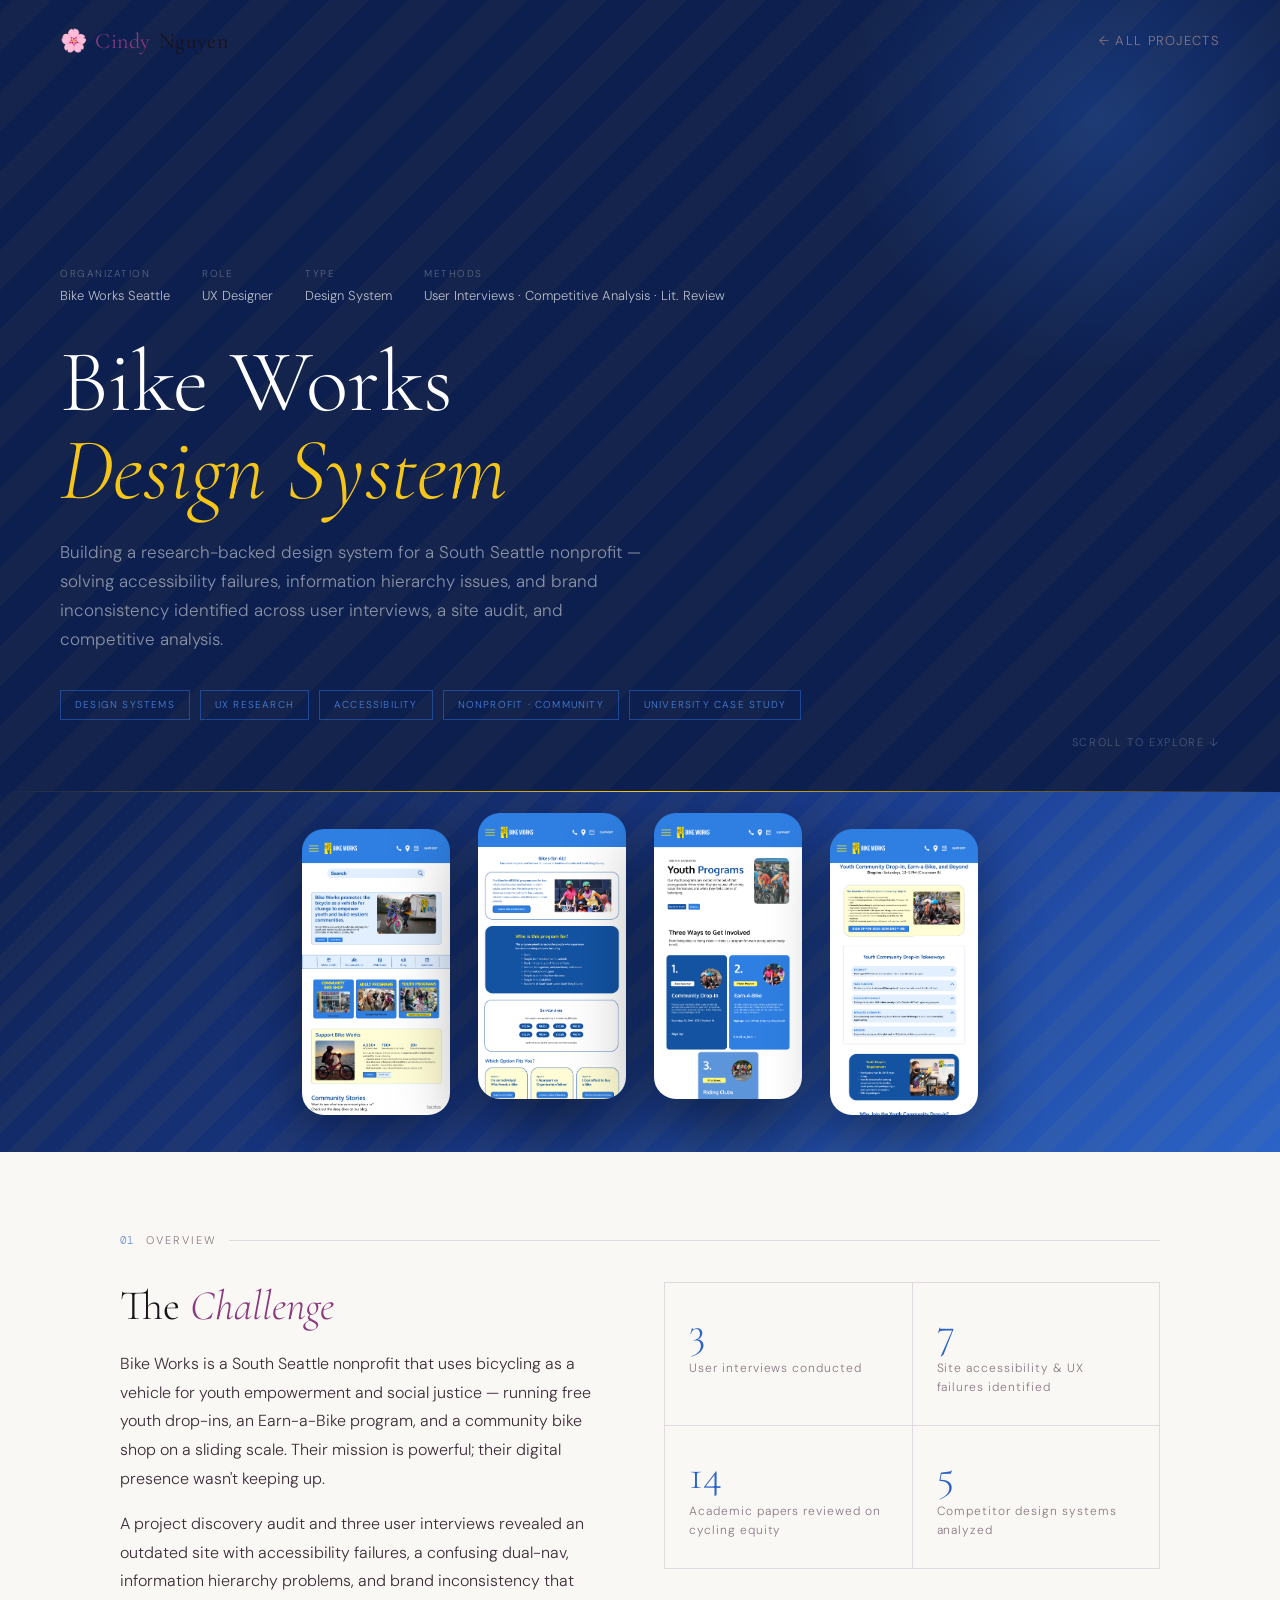
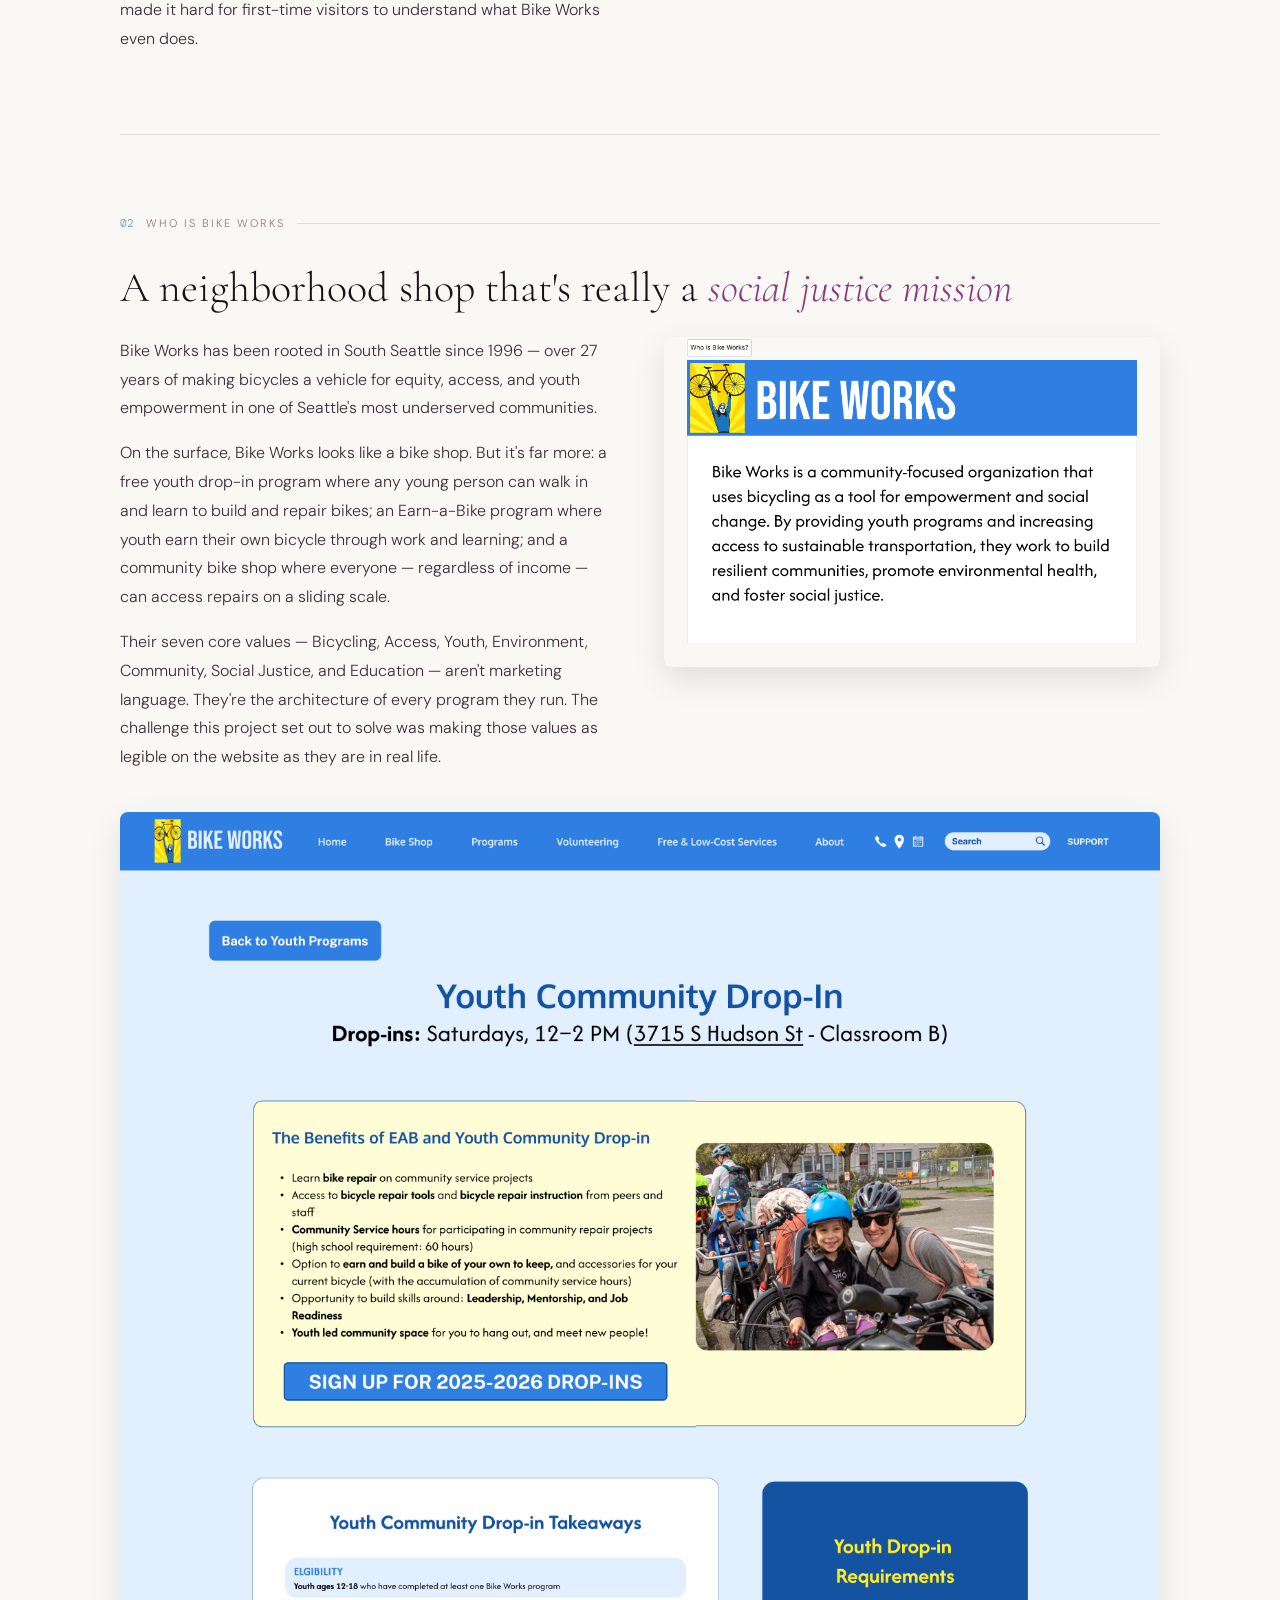
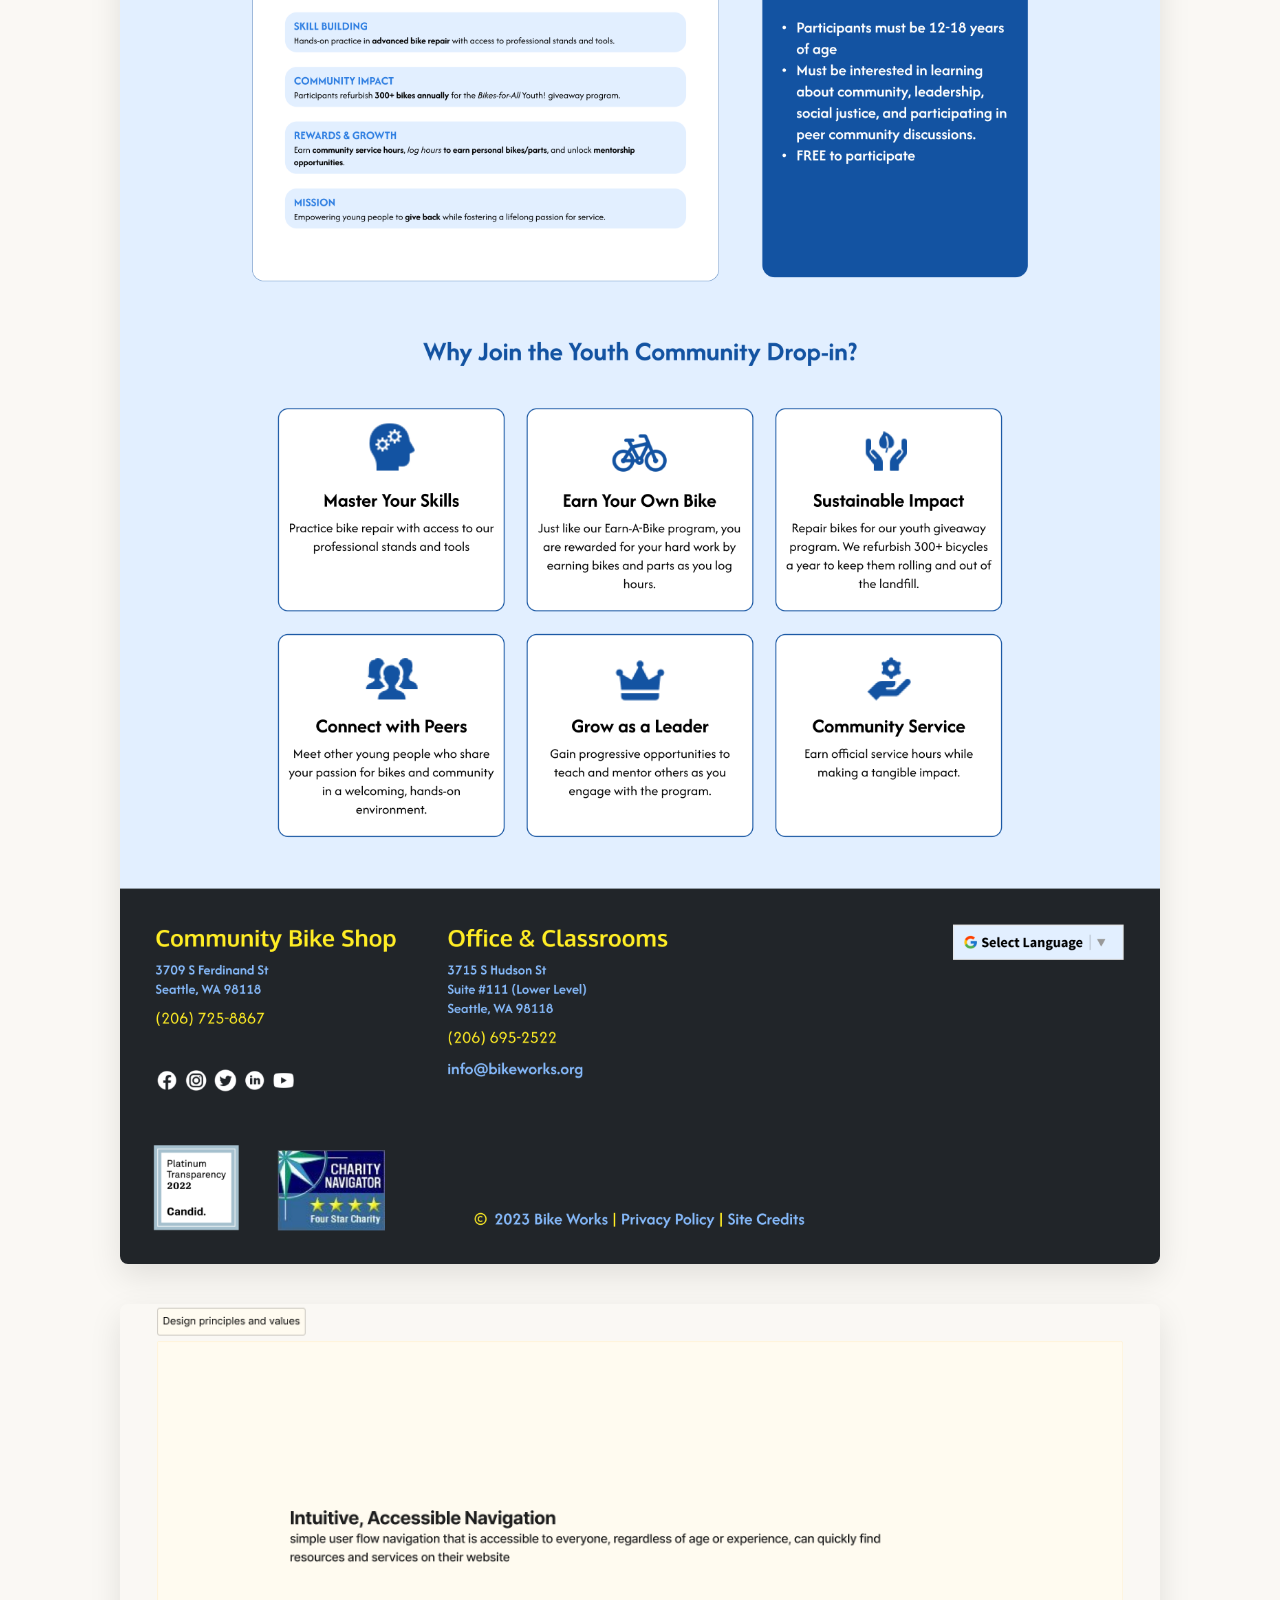
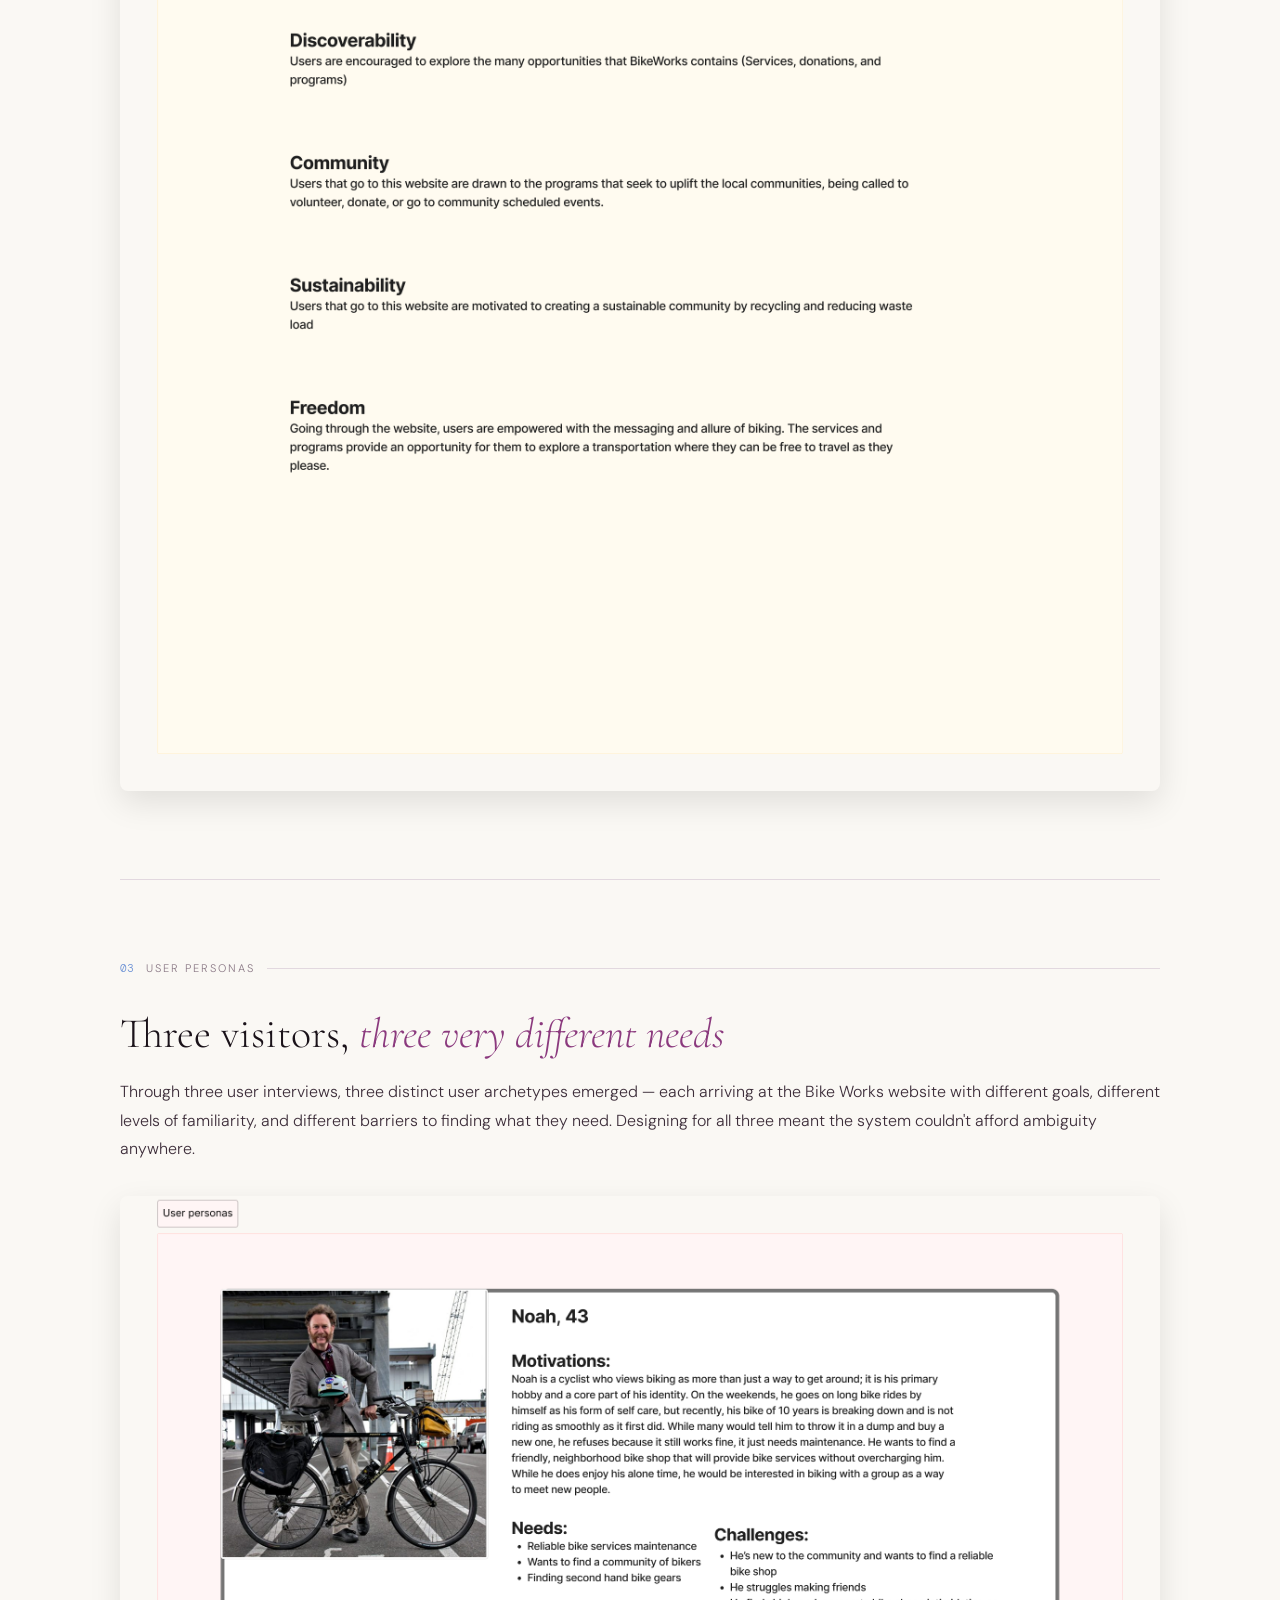
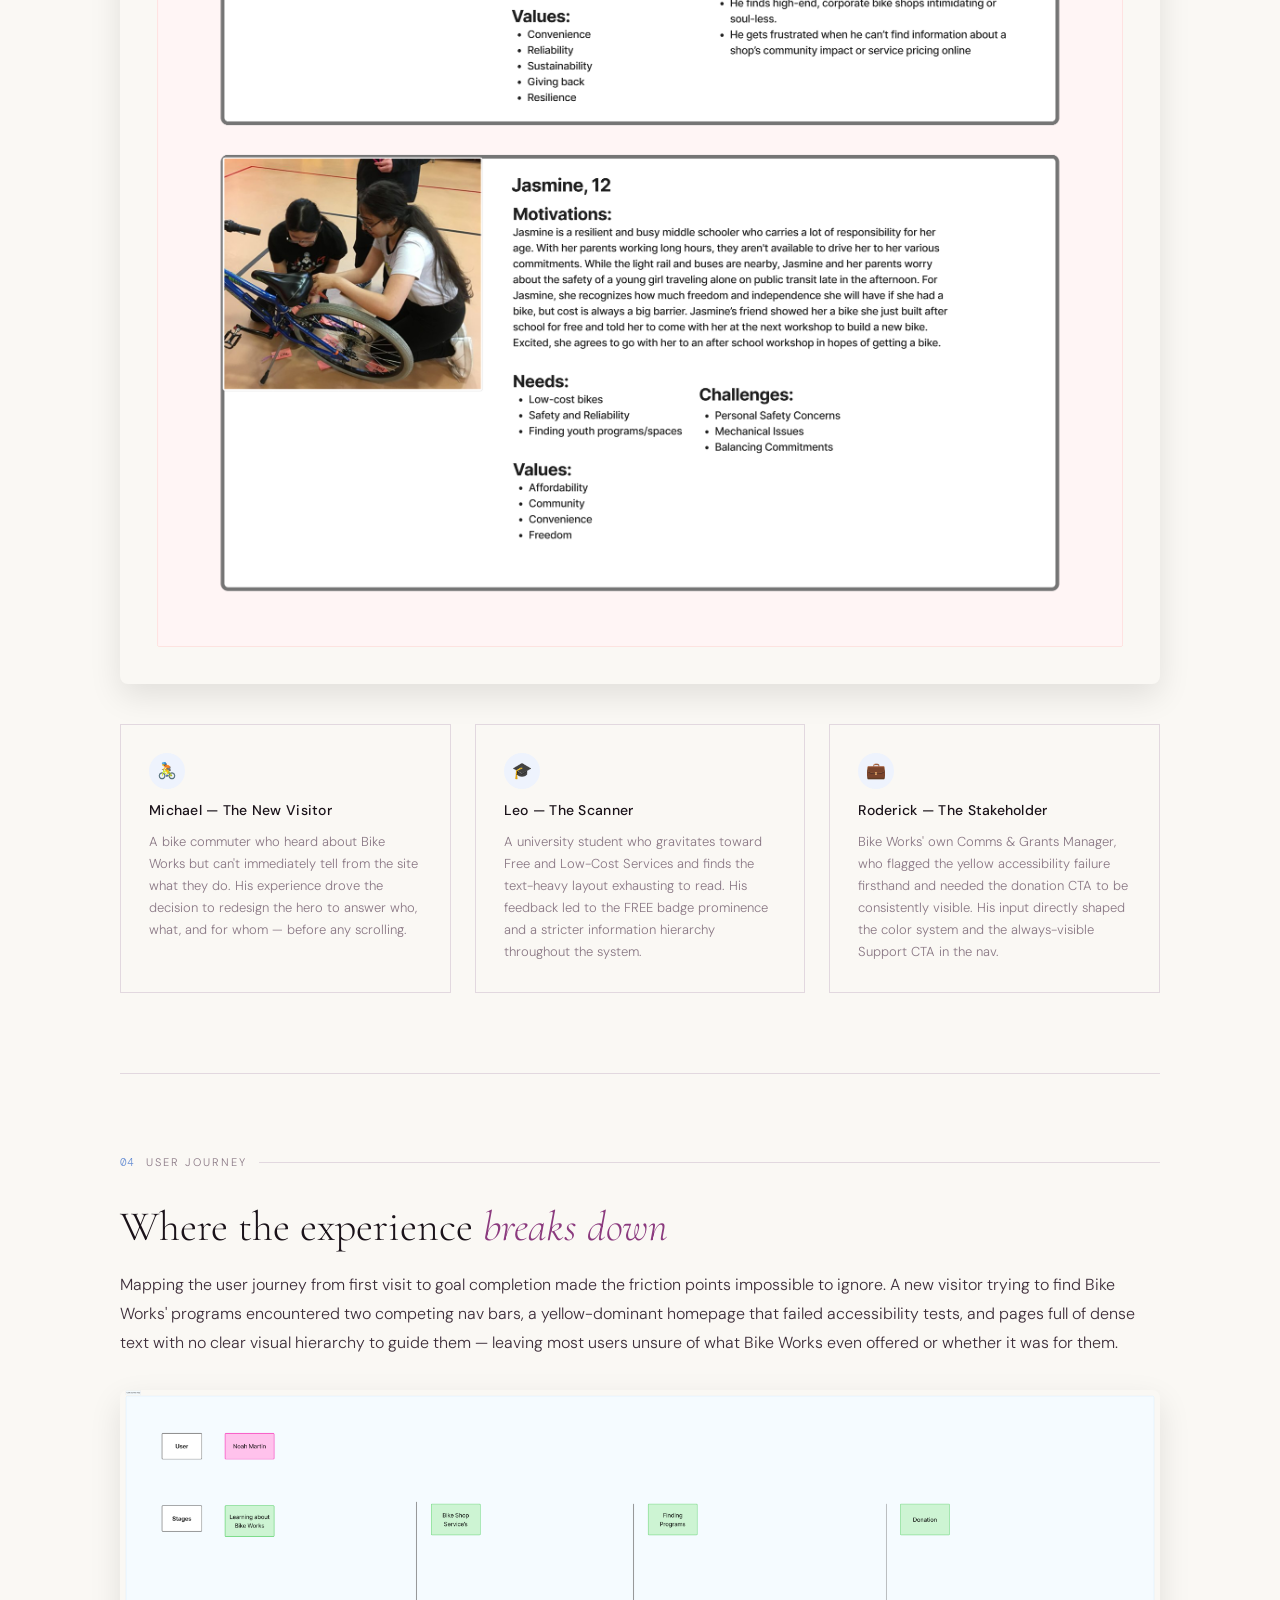
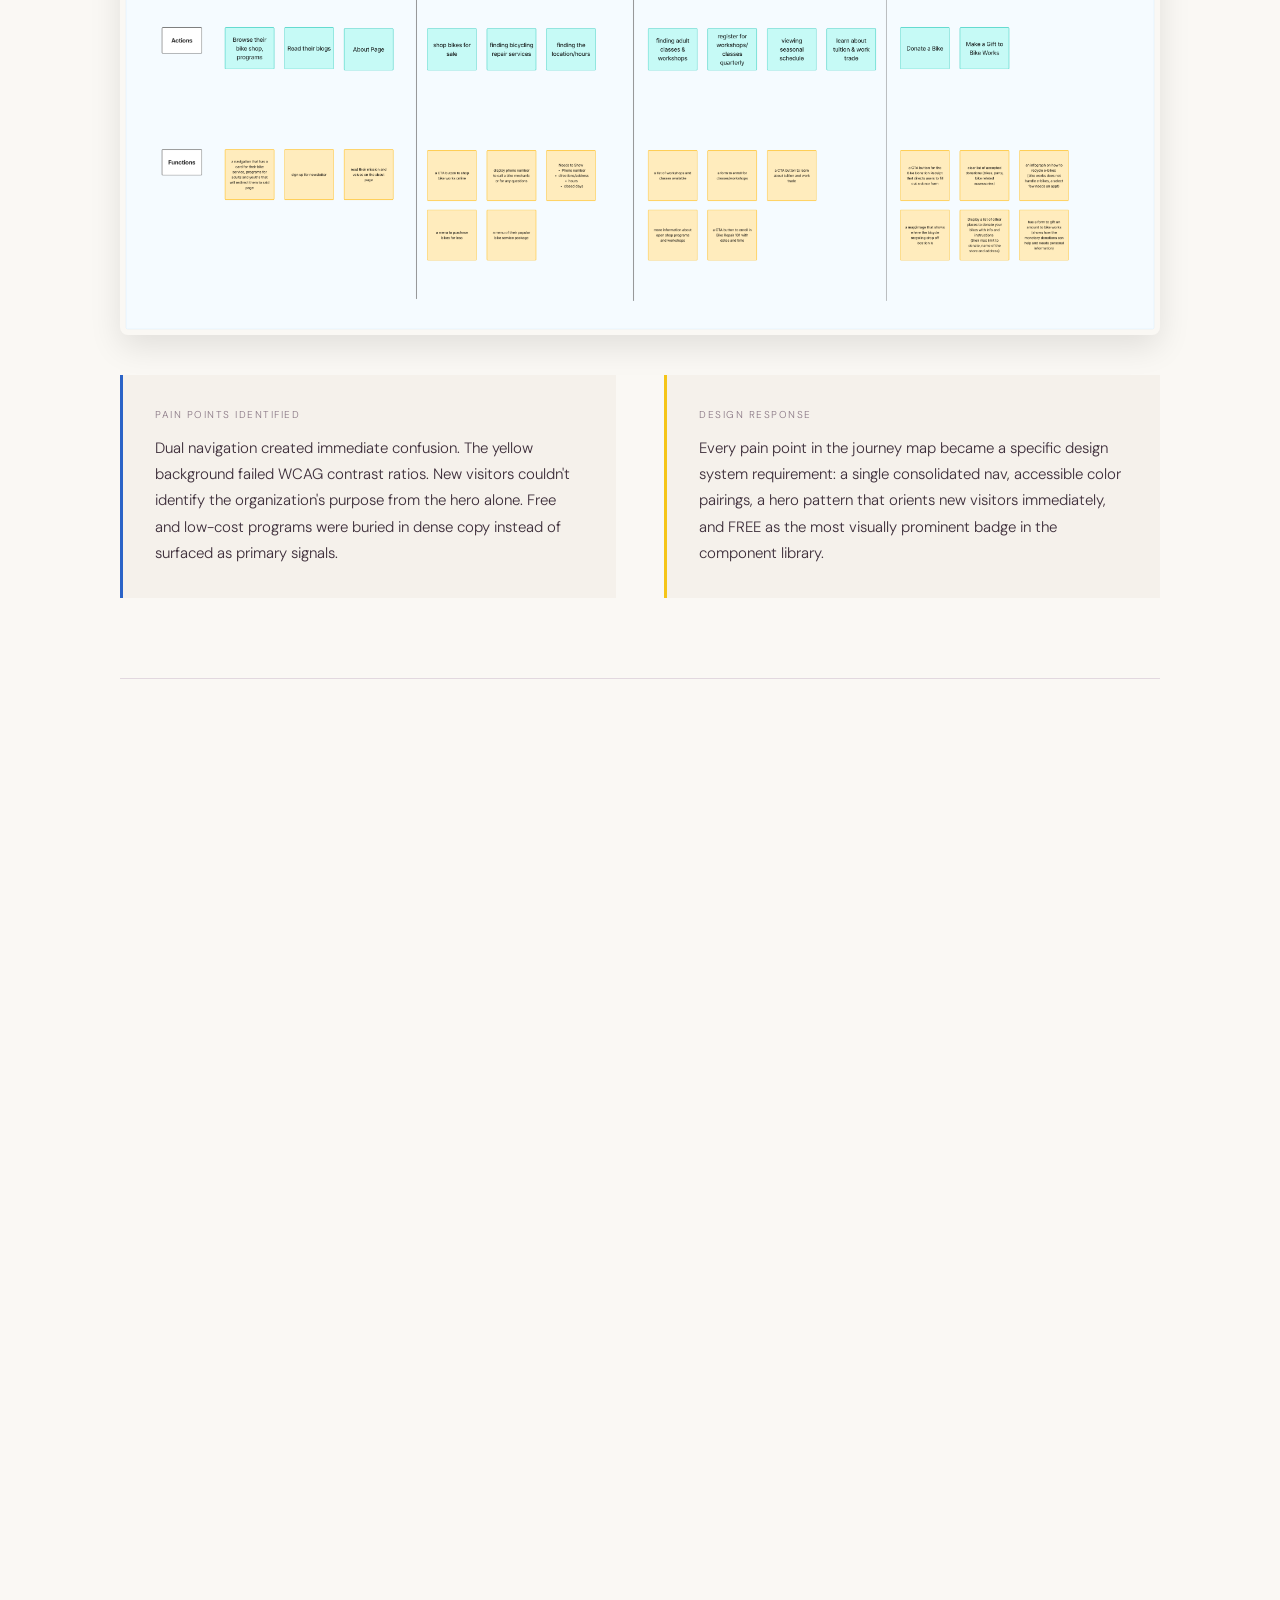
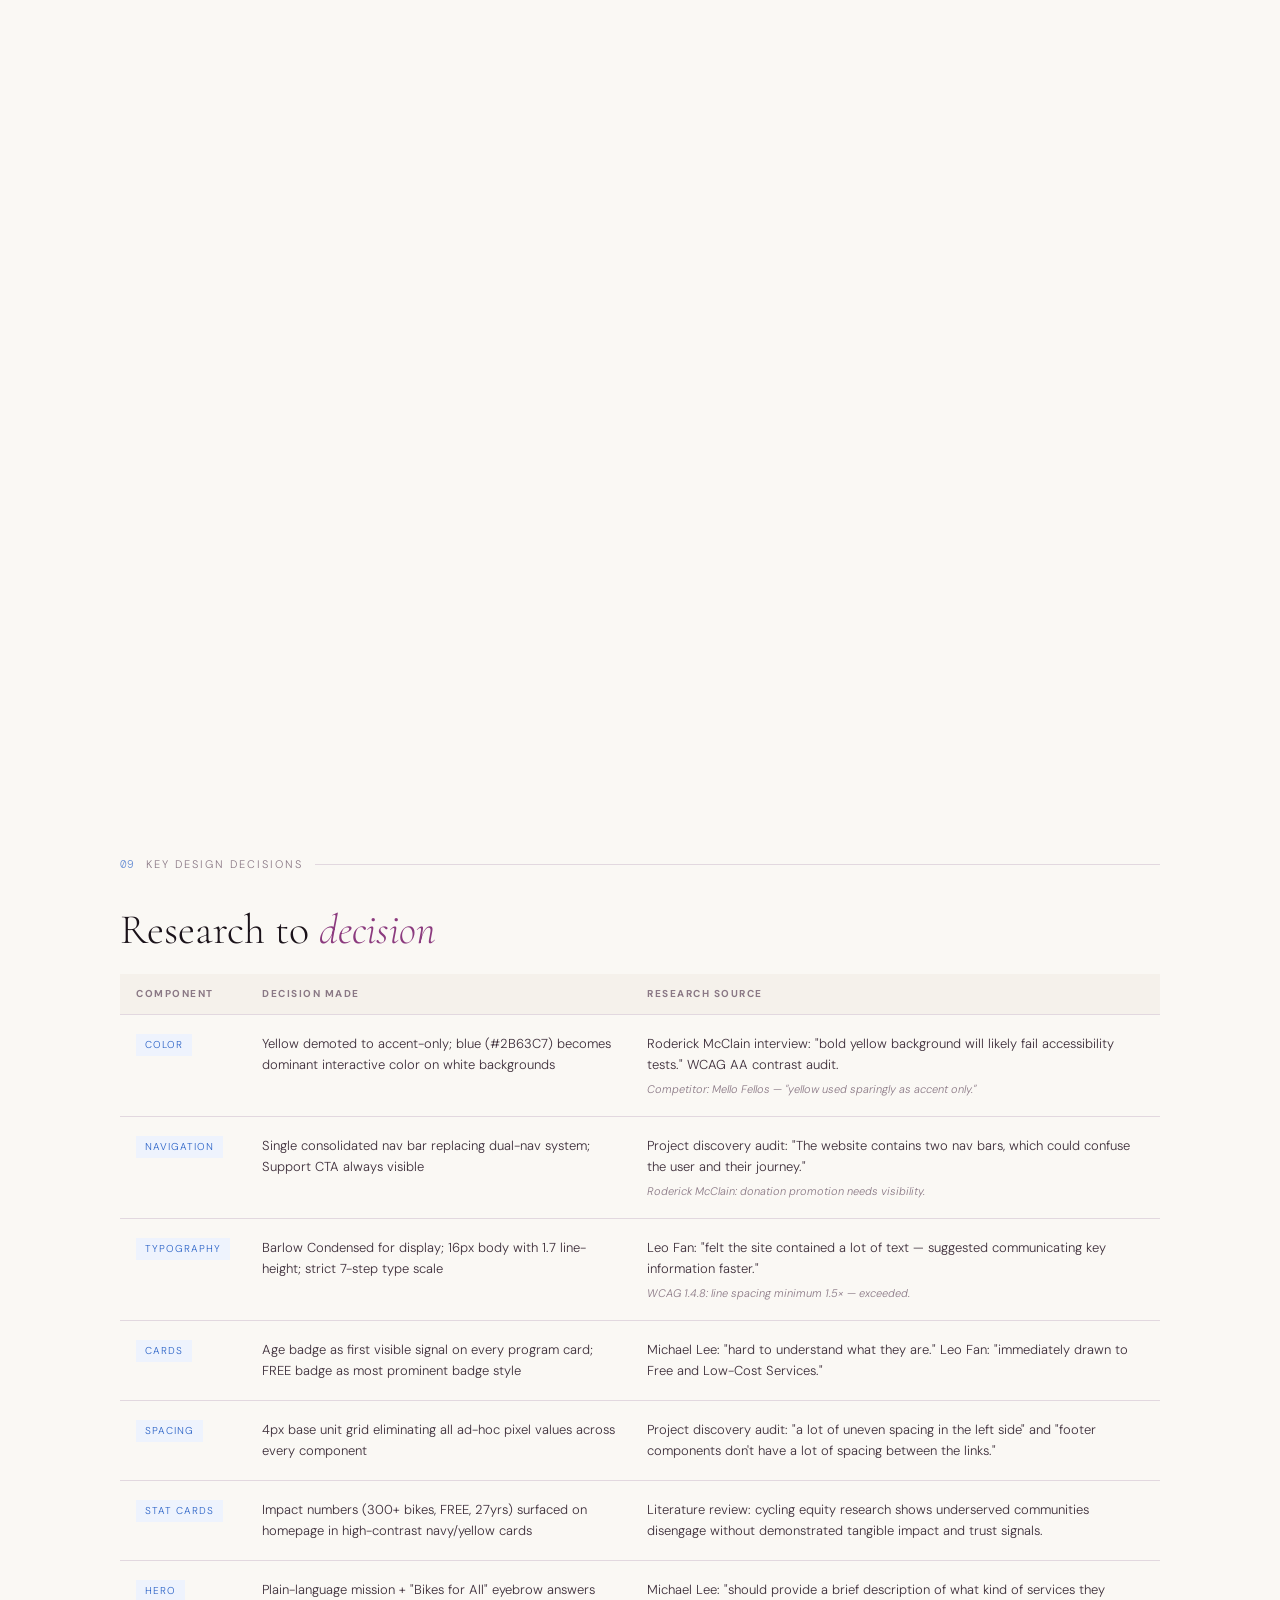
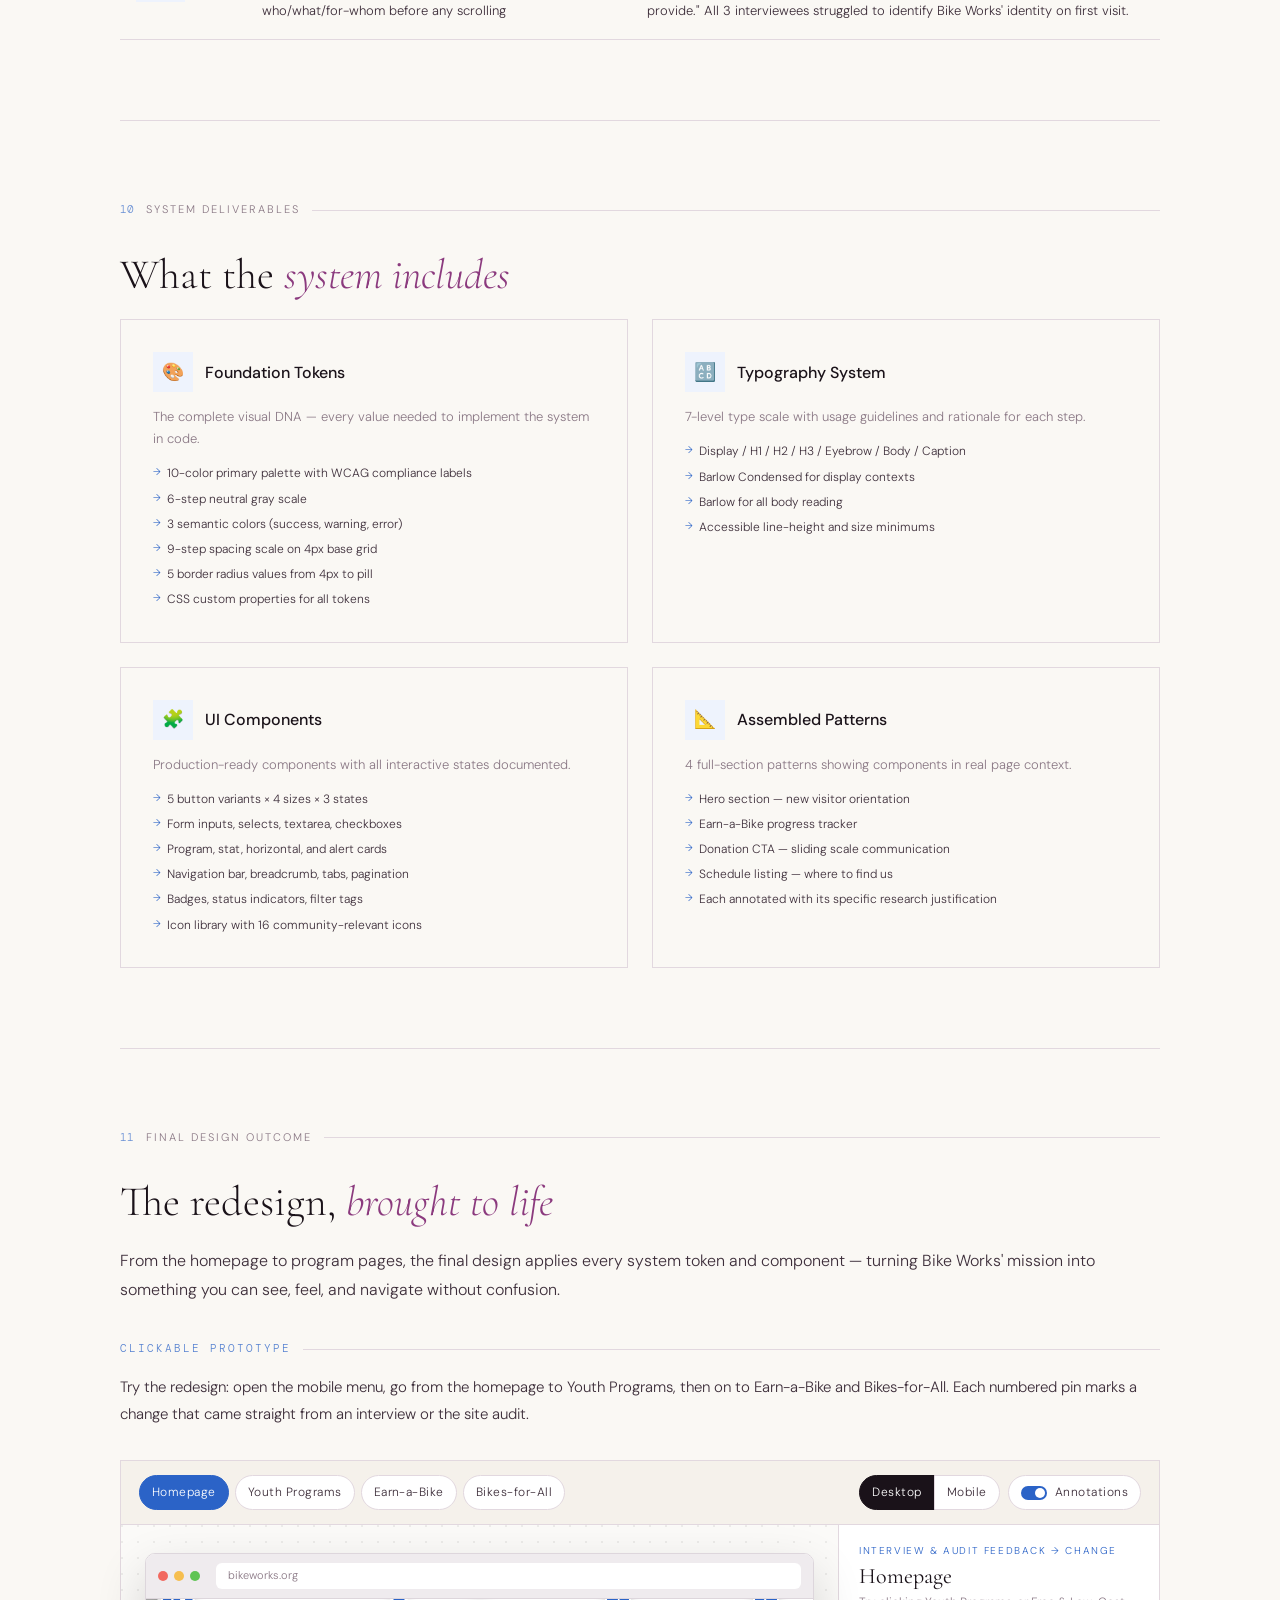
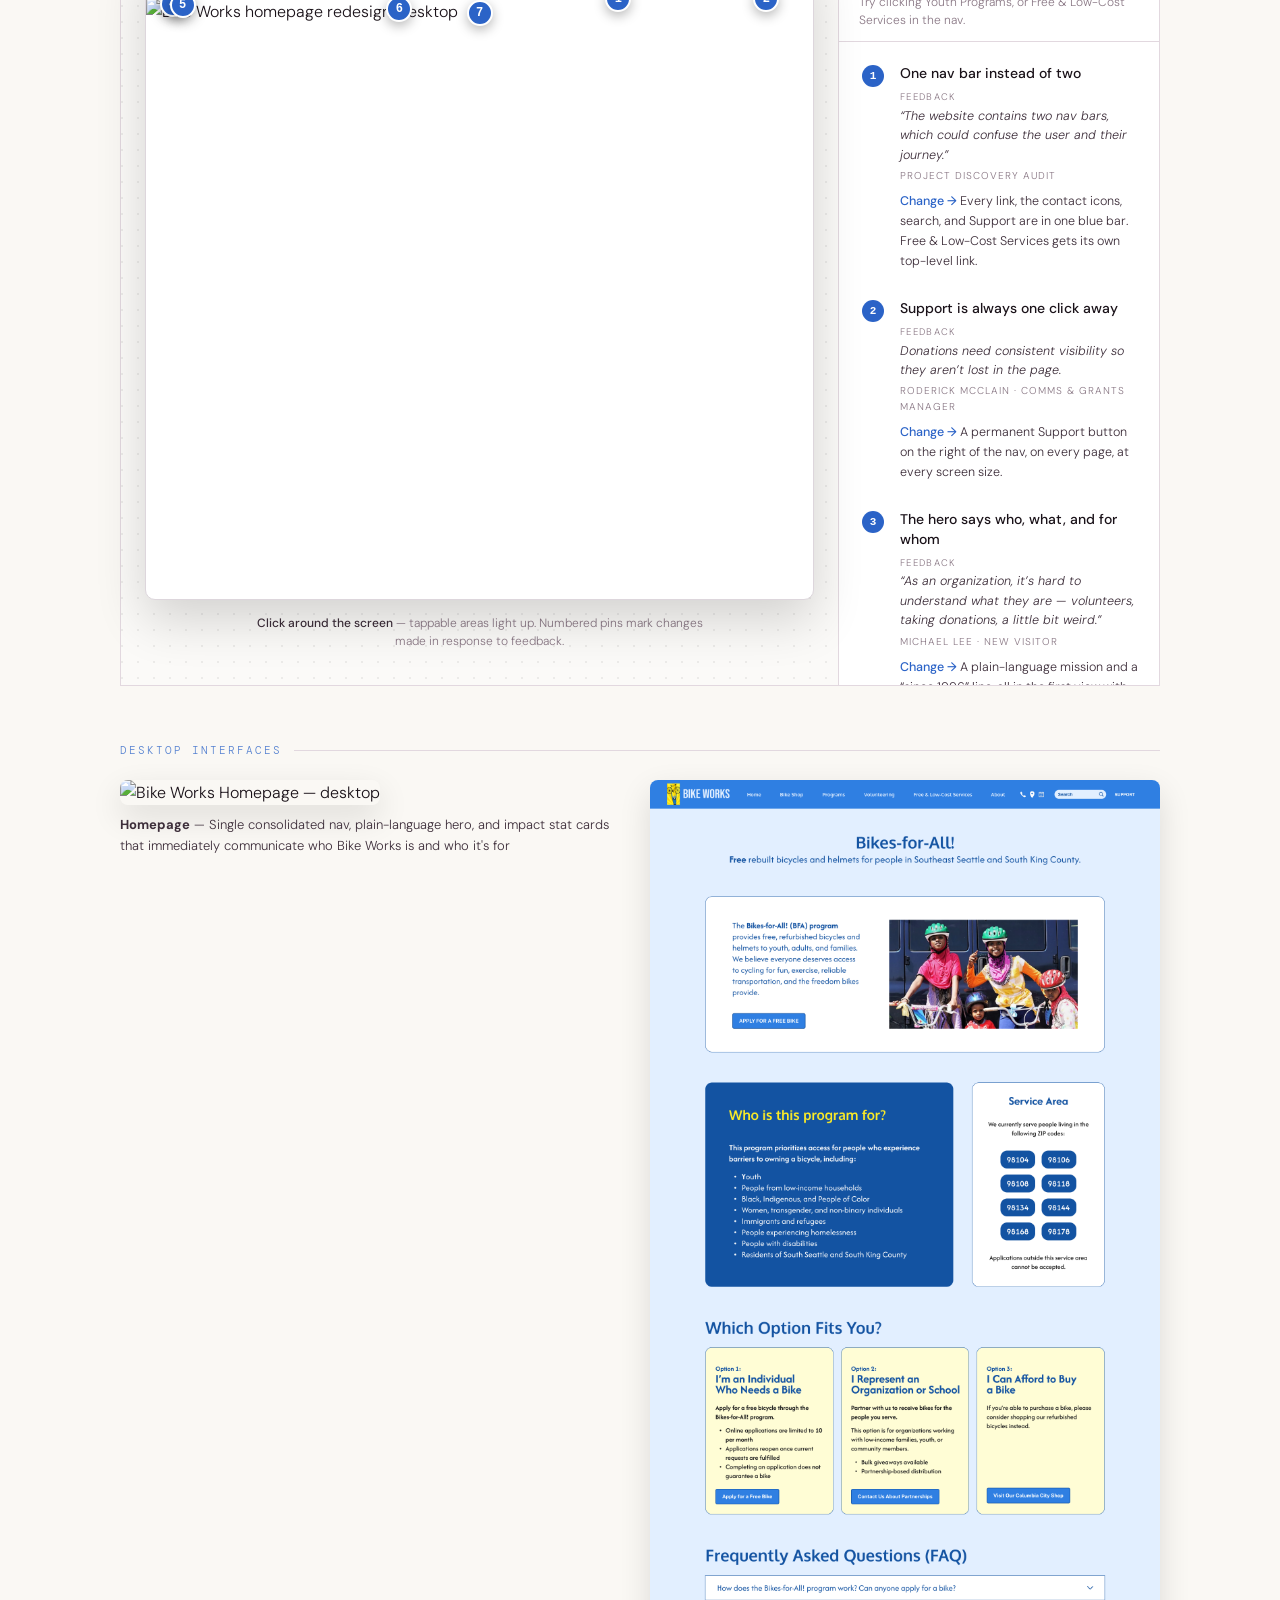
==== commit cf40ee7f: "added clickable prototype to call out changes" ====
--- a/BikeWorks.html
+++ b/BikeWorks.html
@@ -6,6 +6,7 @@
 <title>Bike Works Design System — Cindy Nguyen</title>
 <link rel="preconnect" href="https://fonts.googleapis.com">
 <link href="https://fonts.googleapis.com/css2?family=Cormorant+Garamond:ital,wght@0,300;0,400;0,600;1,300;1,400&family=DM+Sans:wght@300;400;500&family=DM+Mono:wght@400&display=swap" rel="stylesheet">
+<link rel="stylesheet" href="prototype/prototype.css">
 <style>
   :root {
     --cream: #FAF8F4;
@@ -839,7 +840,14 @@
       <div class="eyebrow-line"></div>
     </div>
     <h2 class="section-heading">The redesign, <em>brought to life</em></h2>
-    <p class="overview-body" style="margin-top: 12px; margin-bottom: 40px;">From the homepage to program pages, the final design applies every system token and component — turning Bike Works' mission into something you can see, feel, and navigate without confusion.</p>
+    <p class="overview-body" style="margin-top: 12px; margin-bottom: 8px;">From the homepage to program pages, the final design applies every system token and component — turning Bike Works' mission into something you can see, feel, and navigate without confusion.</p>
+
+    <div class="section-eyebrow" style="margin: 36px 0 0;">
+      <span style="font-size: 11px; letter-spacing: 0.18em; text-transform: uppercase; color: var(--bw-blue); font-family: 'DM Mono', monospace; opacity: 0.8;">Clickable Prototype</span>
+      <div class="eyebrow-line"></div>
+    </div>
+    <p class="overview-body" style="margin-top: 16px; font-size: 15px;">Try the redesign: open the mobile menu, go from the homepage to Youth Programs, then on to Earn-a-Bike and Bikes-for-All. Each numbered pin marks a change that came straight from an interview or the site audit.</p>
+    <div id="bw-prototype" style="margin-bottom: 56px;"></div>
 
     <div class="section-eyebrow" style="margin-bottom: 20px;">
       <span style="font-size: 11px; letter-spacing: 0.18em; text-transform: uppercase; color: var(--bw-blue); font-family: 'DM Mono', monospace; opacity: 0.8;">Desktop Interfaces</span>
@@ -955,5 +963,403 @@
   }, { threshold: 0.1 });
   revealEls.forEach(el => io.observe(el));
 </script>
+
+<script src="prototype/prototype.js"></script>
+<script>
+  // Shared nav-bar hotspots for the desktop pages (y / h are % of each page's height)
+  const bwDesktopNav = (y, h) => [
+    { x: 2.5, y, w: 14, h, to: 'd-home', label: 'Bike Works logo — go to homepage' },
+    { x: 17.5, y, w: 6, h, to: 'd-home' },
+    { x: 32, y, w: 8, h, to: 'd-youth', label: 'Programs — go to Youth Programs' },
+    { x: 50.5, y, w: 14, h, to: 'd-bfa' },
+    { x: 89, y, w: 8, h, toast: 'The donation flow was outside this project' },
+  ];
+  const bwMobileHeader = (y, h) => [
+    { x: 1.5, y, w: 13, h, to: 'm-menu', label: 'Open menu' },
+    { x: 15, y, w: 24, h, to: 'm-home', label: 'Bike Works logo — go to homepage' },
+    { x: 79, y, w: 19, h, toast: 'The donation flow was outside this project' },
+  ];
+
+  const bwPins = {
+    nav: {
+      title: 'One nav bar instead of two',
+      feedback: '“The website contains two nav bars, which could confuse the user and their journey.”',
+      source: 'Project discovery audit',
+      change: 'Every link, the contact icons, search, and Support are in one blue bar. Free & Low-Cost Services gets its own top-level link.',
+    },
+    support: {
+      title: 'Support is always one click away',
+      feedback: 'Donations need consistent visibility so they aren’t lost in the page.',
+      source: 'Roderick McClain · Comms & Grants Manager',
+      change: 'A permanent Support button on the right of the nav, on every page, at every screen size.',
+    },
+    hero: {
+      title: 'The hero says who, what, and for whom',
+      feedback: '“As an organization, it’s hard to understand what they are — volunteers, taking donations, a little bit weird.”',
+      source: 'Michael Lee · new visitor',
+      change: 'A plain-language mission and a “since 1996” line, all in the first view with no scrolling needed.',
+    },
+    quick: {
+      title: 'Quick links for the most common tasks',
+      feedback: 'Felt the site contained a lot of text and suggested communicating key information faster.',
+      source: 'Leo Fan · university student',
+      change: 'Give, donate, shop, blog, and calendar are icon shortcuts right under the hero, so nobody has to read through paragraphs to find them.',
+    },
+    yellow: {
+      title: 'Yellow is now an accent, not a background',
+      feedback: '“Bold yellow background will likely fail accessibility tests.” / “Extended reading is tiring.”',
+      source: 'Roderick McClain · Leo Fan',
+      change: 'Blue (#2B63C7) carries the surfaces. Yellow only appears on short headings and highlights that pass WCAG AA contrast.',
+    },
+    stats: {
+      title: 'Impact numbers build trust',
+      feedback: 'Underserved communities disengage when organizations don’t clearly show tangible impact.',
+      source: 'Literature review · cycling equity',
+      change: '4,000+ bikes refurbished, 700+ donated to youth, and 20+ school partners shown as large stat cards.',
+    },
+    spacing: {
+      title: 'Even spacing on a 4px grid',
+      feedback: '“A lot of uneven spacing in the left side.” Footer links had almost no space between them.',
+      source: 'Project discovery audit',
+      change: 'Every card, gap, and margin uses the 4px spacing scale, so rows line up and the page reads as polished.',
+    },
+  };
+
+  Prototype.mount(document.getElementById('bw-prototype'), {
+    accent: '#2B63C7',
+    stageHeight: 600,
+    kicker: 'Interview & audit feedback → change',
+    frames: {
+      desktop: { label: 'Desktop', type: 'browser', url: 'bikeworks.org' },
+      mobile: { label: 'Mobile', type: 'phone' },
+    },
+    start: 'd-home',
+    screens: [
+      /* ── Desktop ── */
+      {
+        id: 'd-home', pair: 'home', frame: 'desktop', label: 'Homepage', url: 'bikeworks.org',
+        img: 'img/bw-homepage-desktop.png', alt: 'Bike Works homepage redesign, desktop',
+        summary: 'Try clicking Youth Programs, or Free & Low-Cost Services in the nav.',
+        hotspots: [
+          ...bwDesktopNav(0.15, 1.5),
+          { x: 66.6, y: 22.4, w: 30, h: 13.4, to: 'd-youth', label: 'Youth Programs card' },
+          { x: 3.4, y: 22.4, w: 30, h: 13.4, toast: 'Bike Shop page was outside this project' },
+          { x: 35, y: 22.4, w: 30, h: 13.4, toast: 'Adult Programs page was outside this project' },
+        ],
+        pins: [
+          { x: 70.8, y: 0.85, ...bwPins.nav },
+          { x: 93, y: 0.85, ...bwPins.support },
+          { x: 4.5, y: 4.9, ...bwPins.hero },
+          { x: 4, y: 18.9, ...bwPins.quick },
+          { x: 5.5, y: 23.8, ...bwPins.yellow },
+          { x: 38, y: 41.5, ...bwPins.stats },
+          { x: 50, y: 56.5, ...bwPins.spacing },
+        ],
+      },
+      {
+        id: 'd-youth', pair: 'youth', frame: 'desktop', label: 'Youth Programs', url: 'bikeworks.org/youth',
+        img: 'img/bw-youth-program-desktop.png', alt: 'Youth Programs page redesign, desktop',
+        summary: 'Click the Earn-A-Bike card to continue.',
+        hotspots: [
+          ...bwDesktopNav(0.2, 1.6),
+          { x: 37.3, y: 27.25, w: 25.4, h: 14, to: 'd-earn', label: 'Earn-A-Bike card' },
+          { x: 9, y: 17, w: 12.3, h: 1.2, toast: 'The drop-in sign-up form was outside this project' },
+        ],
+        pins: [
+          {
+            x: 7.2, y: 6.8, title: 'Age and area come first',
+            feedback: '“Hard to understand what they are.” Visitors couldn’t tell if a program was for them.',
+            source: 'Michael Lee · new visitor',
+            change: 'An “Ages 12–18 · South Seattle” badge is the first thing on the page, before the heading.',
+          },
+          {
+            x: 16, y: 31.5, title: 'Three programs, scannable at a glance',
+            feedback: 'Text-heavy pages were exhausting to read through.',
+            source: 'Leo Fan · university student',
+            change: 'Each program is a numbered card with a schedule badge (Every Saturday, 8 Week Program, After School), two lines of copy, and one action.',
+          },
+          {
+            x: 9.6, y: 47.2, title: 'A schedule replaces paragraphs',
+            feedback: 'No consistent content structure across pages.',
+            source: 'Project discovery audit',
+            change: '“Where to Find Us” uses the system’s schedule-listing pattern: day on the left, location on the right.',
+          },
+          {
+            x: 25, y: 59, title: 'Navy card for the key benefit',
+            feedback: 'Free and low-cost value was buried in dense copy.',
+            source: 'Leo Fan · university student',
+            change: 'Community service hours get a high-contrast navy card with its own Register button, instead of a sentence in a paragraph.',
+          },
+        ],
+      },
+      {
+        id: 'd-earn', pair: 'earn', frame: 'desktop', label: 'Earn-a-Bike', url: 'bikeworks.org/youth/earn-a-bike',
+        img: 'img/bw-earn-a-bike-desktop.png', alt: 'Earn-a-Bike page redesign, desktop',
+        summary: 'Use “Back to Youth Programs”, or jump to Bikes-for-All from the yellow card.',
+        hotspots: [
+          ...bwDesktopNav(0.4, 2.2),
+          { x: 8.6, y: 5.6, w: 16.6, h: 2.1, to: 'd-youth', label: 'Back to Youth Programs' },
+          { x: 41.2, y: 56, w: 17.6, h: 1.7, to: 'd-bfa', label: 'Learn more about Bikes-for-All' },
+          { x: 16.8, y: 43.4, w: 12.8, h: 1.7, toast: 'The camps page was outside this project' },
+        ],
+        pins: [
+          {
+            x: 25.8, y: 6.6, title: 'A clear way back',
+            feedback: 'Two competing nav bars made it easy to lose your place.',
+            source: 'Project discovery audit',
+            change: 'A “Back to Youth Programs” button sits above the title, so the program hierarchy is always visible.',
+          },
+          {
+            x: 13, y: 13.2, title: 'A pale yellow tint, not a full-strength background',
+            feedback: '“Color contrast works, but extended reading is tiring.”',
+            source: 'Leo Fan · university student',
+            change: 'Long text sits on a pale yellow tint with navy type. Full-strength yellow is kept for small accents.',
+          },
+          {
+            x: 31.5, y: 51.4, title: 'Free programs link to each other',
+            feedback: 'Was “immediately drawn to Free and Low-Cost Services.”',
+            source: 'Leo Fan · university student',
+            change: 'A cross-link sends youth to Bikes-for-All, so a visitor who misses one free program finds the next.',
+          },
+          {
+            x: 37.5, y: 66.9, title: 'The sliding scale is stated plainly',
+            feedback: 'Visitors need to see they can take part regardless of income.',
+            source: 'Literature review · cycling equity',
+            change: 'A full-width navy “Payment Info” band explains the sliding scale and “pay it forward” model in a few lines.',
+          },
+        ],
+      },
+      {
+        id: 'd-bfa', pair: 'bfa', frame: 'desktop', label: 'Bikes-for-All', url: 'bikeworks.org/bikes-for-all',
+        img: 'img/bw-bikes-for-all-desktop.png', alt: 'Bikes-for-All page redesign, desktop',
+        hotspots: [
+          ...bwDesktopNav(0.3, 1.7),
+          { x: 16.1, y: 18.7, w: 14.4, h: 1.3, toast: 'The application form was outside this project' },
+          { x: 10.9, y: 63.7, w: 78.3, h: 2, toast: 'Each question expands to show its answer' },
+        ],
+        pins: [
+          {
+            x: 12.6, y: 6.4, title: '“Free” is the first word',
+            feedback: 'Was “immediately drawn to Free and Low-Cost Services” and found these programs “highly valuable.”',
+            source: 'Leo Fan · university student',
+            change: 'The subheading opens with a bold “Free”, matching the FREE badge as the most prominent badge in the system.',
+          },
+          {
+            x: 12.2, y: 26.9, title: '“Who is this program for?” is answered directly',
+            feedback: '“Should provide a brief description of what kind of services they provide.”',
+            source: 'Michael Lee · new visitor',
+            change: 'A navy card lists who qualifies in short bullets, with the heading in accent yellow.',
+          },
+          {
+            x: 76, y: 32.4, title: 'Service area as scannable chips',
+            feedback: 'Felt the site had a lot of text and key information should come across faster.',
+            source: 'Leo Fan · university student',
+            change: 'ZIP codes appear as pills you can check in a second, instead of a sentence listing them.',
+          },
+          {
+            x: 10.6, y: 46.4, title: 'One path per type of visitor',
+            feedback: 'New visitors didn’t know which offer applied to them.',
+            source: 'User journey map',
+            change: '“Which Option Fits You?” splits individuals, organizations, and buyers into three cards, each with its own button.',
+          },
+          {
+            x: 86.2, y: 64.75, title: 'FAQ accordions shorten the page',
+            feedback: 'Pages were “excessively long and text-heavy.”',
+            source: 'Project discovery audit',
+            change: 'Eight common questions collapse into accordions, so the page stays short until someone needs the detail.',
+          },
+        ],
+      },
+
+      /* ── Mobile ── */
+      {
+        id: 'm-home', pair: 'home', frame: 'mobile', label: 'Homepage',
+        img: 'img/bw-homepage-mobile.png', alt: 'Bike Works homepage redesign, mobile',
+        summary: 'Tap the ☰ menu, or the Youth Programs card.',
+        hotspots: [
+          ...bwMobileHeader(2.2, 2.6),
+          { x: 64.5, y: 26.6, w: 29, h: 7.2, to: 'm-youth', label: 'Youth Programs card' },
+          { x: 6.5, y: 26.6, w: 29, h: 7.2, toast: 'Bike Shop page was outside this project' },
+          { x: 36, y: 26.6, w: 28, h: 7.2, toast: 'Adult Programs page was outside this project' },
+        ],
+        pins: [
+          { x: 87, y: 3.4, ...bwPins.support },
+          { x: 7, y: 12.2, ...bwPins.hero },
+          { x: 4, y: 23.6, ...bwPins.quick },
+          { x: 5, y: 27.3, ...bwPins.yellow },
+          { x: 39, y: 38.2, ...bwPins.stats },
+        ],
+      },
+      {
+        id: 'm-menu', pair: 'home', frame: 'mobile', label: 'Menu',
+        img: 'img/bw-homepage-open-side-menu-mobile.png', alt: 'Mobile side menu open',
+        summary: 'Tap Programs to expand it, or Free & Low Cost Services.',
+        hotspots: [
+          { x: 40, y: 2, w: 11, h: 3, to: 'm-home', label: 'Close menu' },
+          { x: 4, y: 5.4, w: 40, h: 2.4, to: 'm-home', label: 'Home' },
+          { x: 4, y: 9, w: 40, h: 2.4, toast: 'Bike Shop page was outside this project' },
+          { x: 4, y: 12.8, w: 40, h: 2.6, to: 'm-menu-programs', label: 'Programs — expand' },
+          { x: 4, y: 16.5, w: 40, h: 2.4, toast: 'Volunteering page was outside this project' },
+          { x: 4, y: 20.3, w: 40, h: 3.8, to: 'm-bfa', label: 'Free & Low Cost Services' },
+          { x: 4, y: 25.4, w: 40, h: 2.4, toast: 'About page was outside this project' },
+          { x: 51, y: 6, w: 49, h: 24, to: 'm-home', label: 'Close menu' },
+        ],
+        pins: [
+          { x: 44, y: 6.5, ...bwPins.nav },
+          {
+            x: 44, y: 22.1, title: 'Free services are a top-level item',
+            feedback: 'Was “immediately drawn to Free and Low-Cost Services.”',
+            source: 'Leo Fan · university student',
+            change: 'Free & Low Cost Services sits in the main menu, so it’s never buried under another section.',
+          },
+          {
+            x: 30, y: 28.1, title: 'High-contrast menu with yellow accents',
+            feedback: '“Bold yellow background will likely fail accessibility tests.”',
+            source: 'Roderick McClain · Comms & Grants Manager',
+            change: 'White text on blue for every item. Yellow is used only for the close icon and the dividers.',
+          },
+        ],
+      },
+      {
+        id: 'm-menu-programs', pair: 'home', frame: 'mobile', label: 'Menu › Programs',
+        img: 'img/bw-homepage-side-menu-select-option-mobile.png', alt: 'Mobile side menu with Programs expanded',
+        summary: 'Tap Youth Program to continue.',
+        hotspots: [
+          { x: 40, y: 2, w: 11, h: 3, to: 'm-home', label: 'Close menu' },
+          { x: 4, y: 5.3, w: 40, h: 2.2, to: 'm-home', label: 'Home' },
+          { x: 4, y: 12.6, w: 40, h: 2.4, to: 'm-menu', label: 'Programs — collapse' },
+          { x: 9, y: 16.2, w: 36, h: 1.8, toast: 'Adult Programs page was outside this project' },
+          { x: 9, y: 18.1, w: 36, h: 1.9, to: 'm-youth', label: 'Youth Program' },
+          { x: 4, y: 24.8, w: 40, h: 3.6, to: 'm-bfa', label: 'Free & Low Cost Services' },
+          { x: 51, y: 6, w: 49, h: 28, to: 'm-home', label: 'Close menu' },
+        ],
+        pins: [
+          {
+            x: 41, y: 13.8, title: 'Active state shows where you are',
+            feedback: 'Two nav bars made it hard to keep track of where you were.',
+            source: 'Project discovery audit',
+            change: 'The open section turns yellow, so the current location is always clear.',
+          },
+          {
+            x: 45, y: 18.1, title: 'Programs split by who they’re for',
+            feedback: '“Hard to understand what they are.”',
+            source: 'Michael Lee · new visitor',
+            change: 'Programs expand into Adult and Youth, so visitors pick by audience instead of guessing from program names.',
+          },
+        ],
+      },
+      {
+        id: 'm-youth', pair: 'youth', frame: 'mobile', label: 'Youth Programs',
+        img: 'img/bw-youth-program-mobile.png', alt: 'Youth Programs page redesign, mobile',
+        summary: 'Tap the Earn-A-Bike card to continue.',
+        hotspots: [
+          ...bwMobileHeader(1.8, 3),
+          { x: 50.7, y: 24.1, w: 41, h: 15.8, to: 'm-earn', label: 'Earn-A-Bike card' },
+        ],
+        pins: [
+          {
+            x: 9.5, y: 8.1, title: 'Age and area come first',
+            feedback: '“Hard to understand what they are.”',
+            source: 'Michael Lee · new visitor',
+            change: 'An “Ages 13–18 · South Seattle” badge leads the page.',
+          },
+          {
+            x: 13, y: 28.9, title: 'Schedule badges on every card',
+            feedback: 'Text-heavy pages were exhausting to read through.',
+            source: 'Leo Fan · university student',
+            change: 'Numbered cards with a when-badge, short copy, and one action each.',
+          },
+          {
+            x: 7.5, y: 61.1, title: 'Where to find us, as a schedule',
+            feedback: 'No consistent content structure across pages.',
+            source: 'Project discovery audit',
+            change: 'Day-by-location rows that are easy to read on a phone.',
+          },
+          {
+            x: 22, y: 69.6, title: 'Navy card for the key benefit',
+            feedback: 'Free and low-cost value was buried in dense copy.',
+            source: 'Leo Fan · university student',
+            change: 'Community service hours get their own high-contrast card.',
+          },
+        ],
+      },
+      {
+        id: 'm-earn', pair: 'earn', frame: 'mobile', label: 'Earn-a-Bike',
+        img: 'img/bw-expanded-earn-a-bike-mobile.png', alt: 'Earn-a-Bike page with expanded takeaways, mobile',
+        hotspots: [
+          ...bwMobileHeader(1.6, 2.6),
+          { x: 26, y: 13.8, w: 48, h: 1.6, toast: 'The drop-in sign-up form was outside this project' },
+        ],
+        pins: [
+          {
+            x: 4.5, y: 5.8, title: 'When and where, right under the title',
+            feedback: '“Should provide a brief description of what kind of services they provide.”',
+            source: 'Michael Lee · new visitor',
+            change: 'The drop-in time and room sit right under the page title.',
+          },
+          {
+            x: 83, y: 20.7, title: 'Takeaways as accordions',
+            feedback: 'Felt the site contained a lot of text.',
+            source: 'Leo Fan · university student',
+            change: 'Eligibility, skills, impact, rewards, and mission each get a one-line summary that expands for detail.',
+          },
+          {
+            x: 33, y: 44.6, title: 'Icons make the benefits scannable',
+            feedback: 'Visitors wanted to see quickly why a program was worth joining.',
+            source: 'Leo Fan · university student',
+            change: 'Six benefit tiles, each with an icon, a short title, and a two-line description, instead of a paragraph.',
+          },
+          {
+            x: 22, y: 82.9, title: 'The sliding scale is stated plainly',
+            feedback: 'Visitors need to see they can take part regardless of income.',
+            source: 'Literature review · cycling equity',
+            change: 'A navy Payment Info band explains the sliding scale in plain words.',
+          },
+        ],
+      },
+      {
+        id: 'm-bfa', pair: 'bfa', frame: 'mobile', label: 'Bikes-for-All',
+        img: 'img/bw-bikes-for-all-mobile.png', alt: 'Bikes-for-All page redesign, mobile',
+        hotspots: [
+          ...bwMobileHeader(2.5, 3),
+          { x: 10, y: 18.5, w: 25.4, h: 1.5, toast: 'The application form was outside this project' },
+          { x: 5, y: 62.3, w: 89, h: 2.2, toast: 'Each question expands to show its answer' },
+        ],
+        pins: [
+          {
+            x: 5.5, y: 10.1, title: '“Free” is the first word',
+            feedback: 'Was “immediately drawn to Free and Low-Cost Services.”',
+            source: 'Leo Fan · university student',
+            change: 'The subheading opens with a bold “Free”.',
+          },
+          {
+            x: 22, y: 24.6, title: '“Who is this program for?” is answered directly',
+            feedback: '“Should provide a brief description of what kind of services they provide.”',
+            source: 'Michael Lee · new visitor',
+            change: 'Who qualifies, as a short list on a navy card.',
+          },
+          {
+            x: 50, y: 42.5, title: 'Service area as scannable chips',
+            feedback: 'Key information should come across faster.',
+            source: 'Leo Fan · university student',
+            change: 'ZIP codes appear as pills, two rows deep.',
+          },
+          {
+            x: 6, y: 51.6, title: 'One path per type of visitor',
+            feedback: 'New visitors didn’t know which offer applied to them.',
+            source: 'User journey map',
+            change: 'Three option cards, each with its own button.',
+          },
+          {
+            x: 89, y: 63.4, title: 'FAQ accordions shorten the page',
+            feedback: 'Pages were “excessively long and text-heavy.”',
+            source: 'Project discovery audit',
+            change: 'Questions collapse until someone taps one.',
+          },
+        ],
+      },
+    ],
+  });
+</script>
 </body>
 </html>
--- a/prototype/prototype.css
+++ b/prototype/prototype.css
@@ -0,0 +1,220 @@
+/* Clickable prototype with feedback annotations.
+   Used by every case study page — see prototype.js for the config shape. */
+
+.pt {
+  --pt-accent: #8B3A7E;
+  --pt-accent-pale: color-mix(in srgb, var(--pt-accent) 10%, white);
+  --pt-ink: #1A1219;
+  --pt-ink-soft: #3D2E3A;
+  --pt-muted: #8A7885;
+  --pt-border: #E2D8DF;
+  --pt-surface: #F5F1EB;
+  --pt-stage-h: 600px;
+  margin-top: 32px;
+  border: 1px solid var(--pt-border);
+  background: #fff;
+  font-family: inherit;
+  color: var(--pt-ink);
+}
+
+/* ── Top bar: screen tabs + controls ── */
+.pt-bar {
+  display: flex; flex-wrap: wrap; align-items: center; justify-content: space-between;
+  gap: 12px 20px; padding: 14px 18px;
+  border-bottom: 1px solid var(--pt-border);
+  background: var(--pt-surface);
+}
+.pt-tabs { display: flex; flex-wrap: wrap; gap: 6px; }
+.pt-tab, .pt-seg button, .pt-toggle {
+  font: inherit; font-size: 12px; letter-spacing: 0.04em;
+  padding: 7px 12px; border: 1px solid var(--pt-border); background: #fff;
+  color: var(--pt-ink-soft); cursor: pointer; border-radius: 999px;
+  transition: background .15s, color .15s, border-color .15s;
+}
+.pt-tab:hover, .pt-seg button:hover, .pt-toggle:hover { border-color: var(--pt-accent); color: var(--pt-accent); }
+.pt-tab[aria-pressed="true"] { background: var(--pt-accent); border-color: var(--pt-accent); color: #fff; }
+.pt-controls { display: flex; flex-wrap: wrap; align-items: center; gap: 8px; }
+.pt-seg { display: inline-flex; }
+.pt-seg button { border-radius: 0; }
+.pt-seg button:first-child { border-radius: 999px 0 0 999px; }
+.pt-seg button:last-child { border-radius: 0 999px 999px 0; margin-left: -1px; }
+.pt-seg button[aria-pressed="true"] { background: var(--pt-ink); border-color: var(--pt-ink); color: #fff; }
+.pt-toggle { display: inline-flex; align-items: center; gap: 8px; }
+.pt-toggle .pt-switch {
+  width: 26px; height: 14px; border-radius: 999px; background: var(--pt-border);
+  position: relative; transition: background .15s; flex-shrink: 0;
+}
+.pt-toggle .pt-switch::after {
+  content: ''; position: absolute; top: 2px; left: 2px; width: 10px; height: 10px;
+  border-radius: 50%; background: #fff; transition: transform .15s;
+}
+.pt-toggle[aria-pressed="true"] .pt-switch { background: var(--pt-accent); }
+.pt-toggle[aria-pressed="true"] .pt-switch::after { transform: translateX(12px); }
+.pt-toggle[hidden] { display: none !important; }
+
+/* ── Body: stage left, notes right ── */
+.pt-body { display: grid; grid-template-columns: minmax(0, 1fr) 320px; }
+.pt-stage {
+  position: relative; padding: 28px 24px 20px;
+  display: flex; flex-direction: column; align-items: center; gap: 14px;
+  background:
+    radial-gradient(circle at 1px 1px, rgba(0,0,0,.06) 1px, transparent 0) 0 0 / 16px 16px,
+    #FBFAF8;
+  border-right: 1px solid var(--pt-border);
+  min-width: 0;
+}
+.pt-hint { font-size: 12px; color: var(--pt-muted); text-align: center; max-width: 460px; line-height: 1.5; }
+.pt-hint b { color: var(--pt-ink-soft); font-weight: 500; }
+
+/* Device frames */
+.pt-device { position: relative; width: 100%; }
+.pt-viewport { position: relative; overflow: hidden; }
+.pt-canvas { position: relative; }
+.pt-canvas > img { display: block; width: 100%; height: auto; transition: opacity .2s; }
+.pt-canvas.is-loading > img { opacity: 0; }
+.pt-canvas.is-loading { min-height: 240px; background: linear-gradient(90deg, #f1eeea 0%, #faf8f5 50%, #f1eeea 100%) 0 0 / 200% 100%; animation: pt-shimmer 1.2s linear infinite; }
+@keyframes pt-shimmer { to { background-position: -200% 0; } }
+
+/* Images that already include their own device bezel */
+.pt-device--none { max-width: var(--pt-max, 100%); }
+
+/* CSS phone */
+.pt-device--phone {
+  width: 300px; max-width: 100%; padding: 12px;
+  background: #15121A; border-radius: 40px;
+  box-shadow: 0 24px 60px rgba(0,0,0,.22), inset 0 0 0 2px #2c2833;
+}
+.pt-device--phone .pt-viewport { height: var(--pt-stage-h); border-radius: 30px; background: #fff; overflow-y: auto; overscroll-behavior: contain; scrollbar-width: none; }
+.pt-device--phone .pt-viewport::-webkit-scrollbar { display: none; }
+
+/* CSS browser window */
+.pt-device--browser {
+  border-radius: 10px; overflow: hidden; background: #fff;
+  box-shadow: 0 20px 50px rgba(0,0,0,.16); border: 1px solid #ddd6dc;
+}
+.pt-browser-bar { display: flex; align-items: center; gap: 6px; padding: 9px 12px; background: #EFEBEE; border-bottom: 1px solid #ddd6dc; }
+.pt-browser-bar i { width: 10px; height: 10px; border-radius: 50%; background: #d6cfd4; display: block; }
+.pt-browser-bar i:nth-child(1) { background: #F2685F; }
+.pt-browser-bar i:nth-child(2) { background: #F6BE4F; }
+.pt-browser-bar i:nth-child(3) { background: #5FC454; }
+.pt-browser-url {
+  flex: 1; margin-left: 10px; padding: 4px 12px; border-radius: 6px; background: #fff;
+  font-size: 11px; color: var(--pt-muted); white-space: nowrap; overflow: hidden; text-overflow: ellipsis;
+}
+.pt-device--browser .pt-viewport { height: var(--pt-stage-h); overflow-y: auto; overscroll-behavior: contain; }
+
+/* Live site inside a frame (scaled so desktop layouts render at desktop width) */
+.pt-canvas--iframe { height: 100%; overflow: hidden; }
+.pt-device .pt-viewport:has(.pt-canvas--iframe) { overflow: hidden; }
+.pt-canvas iframe { border: 0; display: block; transform-origin: 0 0; background: #fff; }
+
+/* ── Pins ── */
+.pt-pin {
+  position: absolute; z-index: 3;
+  width: 26px; height: 26px; margin: -13px 0 0 -13px; padding: 0;
+  border-radius: 50%; border: 2px solid #fff; cursor: pointer;
+  background: var(--pt-accent); color: #fff;
+  font: 600 12px/22px 'DM Mono', ui-monospace, monospace; text-align: center;
+  box-shadow: 0 4px 12px rgba(0,0,0,.28);
+  transition: transform .15s, box-shadow .15s, opacity .2s;
+}
+.pt-pin::before {
+  content: ''; position: absolute; inset: -6px; border-radius: 50%;
+  border: 2px solid var(--pt-accent); opacity: 0;
+  animation: pt-ring 2.4s ease-out infinite;
+}
+.pt-pin:hover, .pt-pin:focus-visible, .pt-pin.is-active { transform: scale(1.18); box-shadow: 0 0 0 4px color-mix(in srgb, var(--pt-accent) 30%, transparent), 0 6px 16px rgba(0,0,0,.3); outline: none; }
+.pt-pin.is-active::before { animation-duration: 1.2s; }
+@keyframes pt-ring { 0% { transform: scale(.7); opacity: .7; } 70%, 100% { transform: scale(1.5); opacity: 0; } }
+.pt-device--phone .pt-pin { width: 22px; height: 22px; margin: -11px 0 0 -11px; font-size: 11px; line-height: 18px; }
+.pt.no-pins .pt-pin, .pt.is-compare .pt-pin { opacity: 0; pointer-events: none; }
+
+/* ── Hotspots ── */
+.pt-hot {
+  position: absolute; z-index: 2; padding: 0; border: 0; background: transparent;
+  cursor: pointer; border-radius: 6px;
+  transition: background .2s, box-shadow .2s;
+}
+.pt-hot:hover, .pt-hot:focus-visible { background: color-mix(in srgb, var(--pt-accent) 14%, transparent); box-shadow: 0 0 0 2px color-mix(in srgb, var(--pt-accent) 55%, transparent); outline: none; }
+.pt-canvas.is-flash .pt-hot { background: color-mix(in srgb, var(--pt-accent) 22%, transparent); box-shadow: 0 0 0 2px var(--pt-accent); }
+.pt.is-compare .pt-hot { display: none; }
+
+/* Toast for areas that are not wired up */
+.pt-toast {
+  position: absolute; left: 50%; bottom: 56px; z-index: 5; transform: translate(-50%, 8px);
+  background: var(--pt-ink); color: #fff; font-size: 12px; padding: 8px 14px; border-radius: 999px;
+  opacity: 0; pointer-events: none; transition: opacity .2s, transform .2s; white-space: nowrap; max-width: 90%;
+  overflow: hidden; text-overflow: ellipsis;
+}
+.pt-toast.is-on { opacity: 1; transform: translate(-50%, 0); }
+
+/* ── Pin popover (stacked layout only) ── */
+.pt-pop {
+  position: absolute; z-index: 4; width: 260px; max-width: 70%;
+  margin: 20px 0 0 -14px; padding: 12px 14px;
+  background: var(--pt-ink); color: #fff; border-radius: 8px;
+  box-shadow: 0 12px 30px rgba(0,0,0,.25); pointer-events: none;
+  animation: pt-pop .16s ease-out;
+}
+.pt-pop.is-left { margin-left: 0; margin-right: -14px; }
+.pt-pop.is-up { transform: translateY(calc(-100% - 40px)); }
+.pt-pop-title { font-size: 13px; font-weight: 500; line-height: 1.4; display: flex; gap: 8px; }
+.pt-pop-title span {
+  flex-shrink: 0; width: 18px; height: 18px; border-radius: 50%; background: var(--pt-accent);
+  font: 600 10px/18px 'DM Mono', ui-monospace, monospace; text-align: center; margin-top: 1px;
+}
+.pt-pop-body { font-size: 12px; line-height: 1.55; color: rgba(255,255,255,.78); margin-top: 6px; }
+@keyframes pt-pop { from { opacity: 0; } to { opacity: 1; } }
+
+/* Stacked layout: screen full width, notes as a grid below */
+.pt--stack .pt-body { grid-template-columns: 1fr; }
+.pt--stack .pt-stage { border-right: 0; border-bottom: 1px solid var(--pt-border); }
+.pt--stack .pt-notes { max-height: none; }
+.pt--stack .pt-list { display: grid; grid-template-columns: repeat(auto-fill, minmax(280px, 1fr)); overflow: visible; padding: 8px 0 16px; }
+
+/* ── Notes panel ── */
+.pt-notes { display: flex; flex-direction: column; min-width: 0; max-height: calc(var(--pt-stage-h) + 160px); }
+.pt-notes-head { padding: 18px 20px 12px; border-bottom: 1px solid var(--pt-border); }
+.pt-notes-kicker { font-size: 10px; letter-spacing: .16em; text-transform: uppercase; color: var(--pt-accent); }
+.pt-notes-title { font-family: 'Cormorant Garamond', Georgia, serif; font-size: 22px; font-weight: 400; line-height: 1.2; margin-top: 4px; }
+.pt-notes-sub { font-size: 12px; color: var(--pt-muted); margin-top: 4px; line-height: 1.5; }
+.pt-compare-banner {
+  margin: 12px 20px 0; padding: 10px 12px; font-size: 12px; line-height: 1.5;
+  background: #FFF6E5; border-left: 3px solid #C47A2C; color: var(--pt-ink-soft);
+}
+.pt-list { list-style: none; margin: 0; padding: 8px 0 12px; overflow-y: auto; flex: 1; }
+.pt-note {
+  display: grid; grid-template-columns: 26px 1fr; gap: 12px;
+  padding: 14px 20px; cursor: pointer; border-left: 3px solid transparent;
+  transition: background .15s, border-color .15s;
+}
+.pt-note:hover, .pt-note.is-active { background: var(--pt-accent-pale); border-left-color: var(--pt-accent); }
+.pt-note:focus-visible { outline: 2px solid var(--pt-accent); outline-offset: -2px; }
+.pt-note-num {
+  width: 22px; height: 22px; border-radius: 50%; background: var(--pt-accent); color: #fff;
+  font: 600 11px/22px 'DM Mono', ui-monospace, monospace; text-align: center; margin-top: 1px;
+}
+.pt-note-title { font-size: 14px; font-weight: 500; color: var(--pt-ink); line-height: 1.4; }
+.pt-note-fb {
+  margin-top: 6px; font-size: 12.5px; line-height: 1.55; color: var(--pt-ink-soft);
+  font-style: italic;
+}
+.pt-note-src { display: block; font-style: normal; font-size: 10px; letter-spacing: .1em; text-transform: uppercase; color: var(--pt-muted); margin-top: 3px; }
+.pt-note-change { margin-top: 8px; font-size: 12.5px; line-height: 1.6; color: var(--pt-ink-soft); }
+.pt-note-change b { font-weight: 500; color: var(--pt-accent); }
+.pt-note-where { margin-top: 6px; font-size: 11px; color: var(--pt-muted); }
+.pt-note-label { font-size: 9.5px; letter-spacing: .14em; text-transform: uppercase; color: var(--pt-muted); font-style: normal; display: block; margin-bottom: 2px; }
+.pt-empty { padding: 20px; font-size: 13px; color: var(--pt-muted); line-height: 1.6; }
+.pt-notes-foot { padding: 12px 20px; border-top: 1px solid var(--pt-border); font-size: 11px; color: var(--pt-muted); }
+.pt-notes-foot a { color: var(--pt-accent); }
+
+@media (max-width: 860px) {
+  .pt { --pt-stage-h: 520px; }
+  .pt-body { grid-template-columns: 1fr; }
+  .pt-stage { border-right: 0; border-bottom: 1px solid var(--pt-border); padding: 20px 16px; }
+  .pt-notes { max-height: none; }
+  .pt-list { overflow: visible; }
+}
+@media (prefers-reduced-motion: reduce) {
+  .pt-pin::before, .pt-canvas.is-loading { animation: none; }
+}
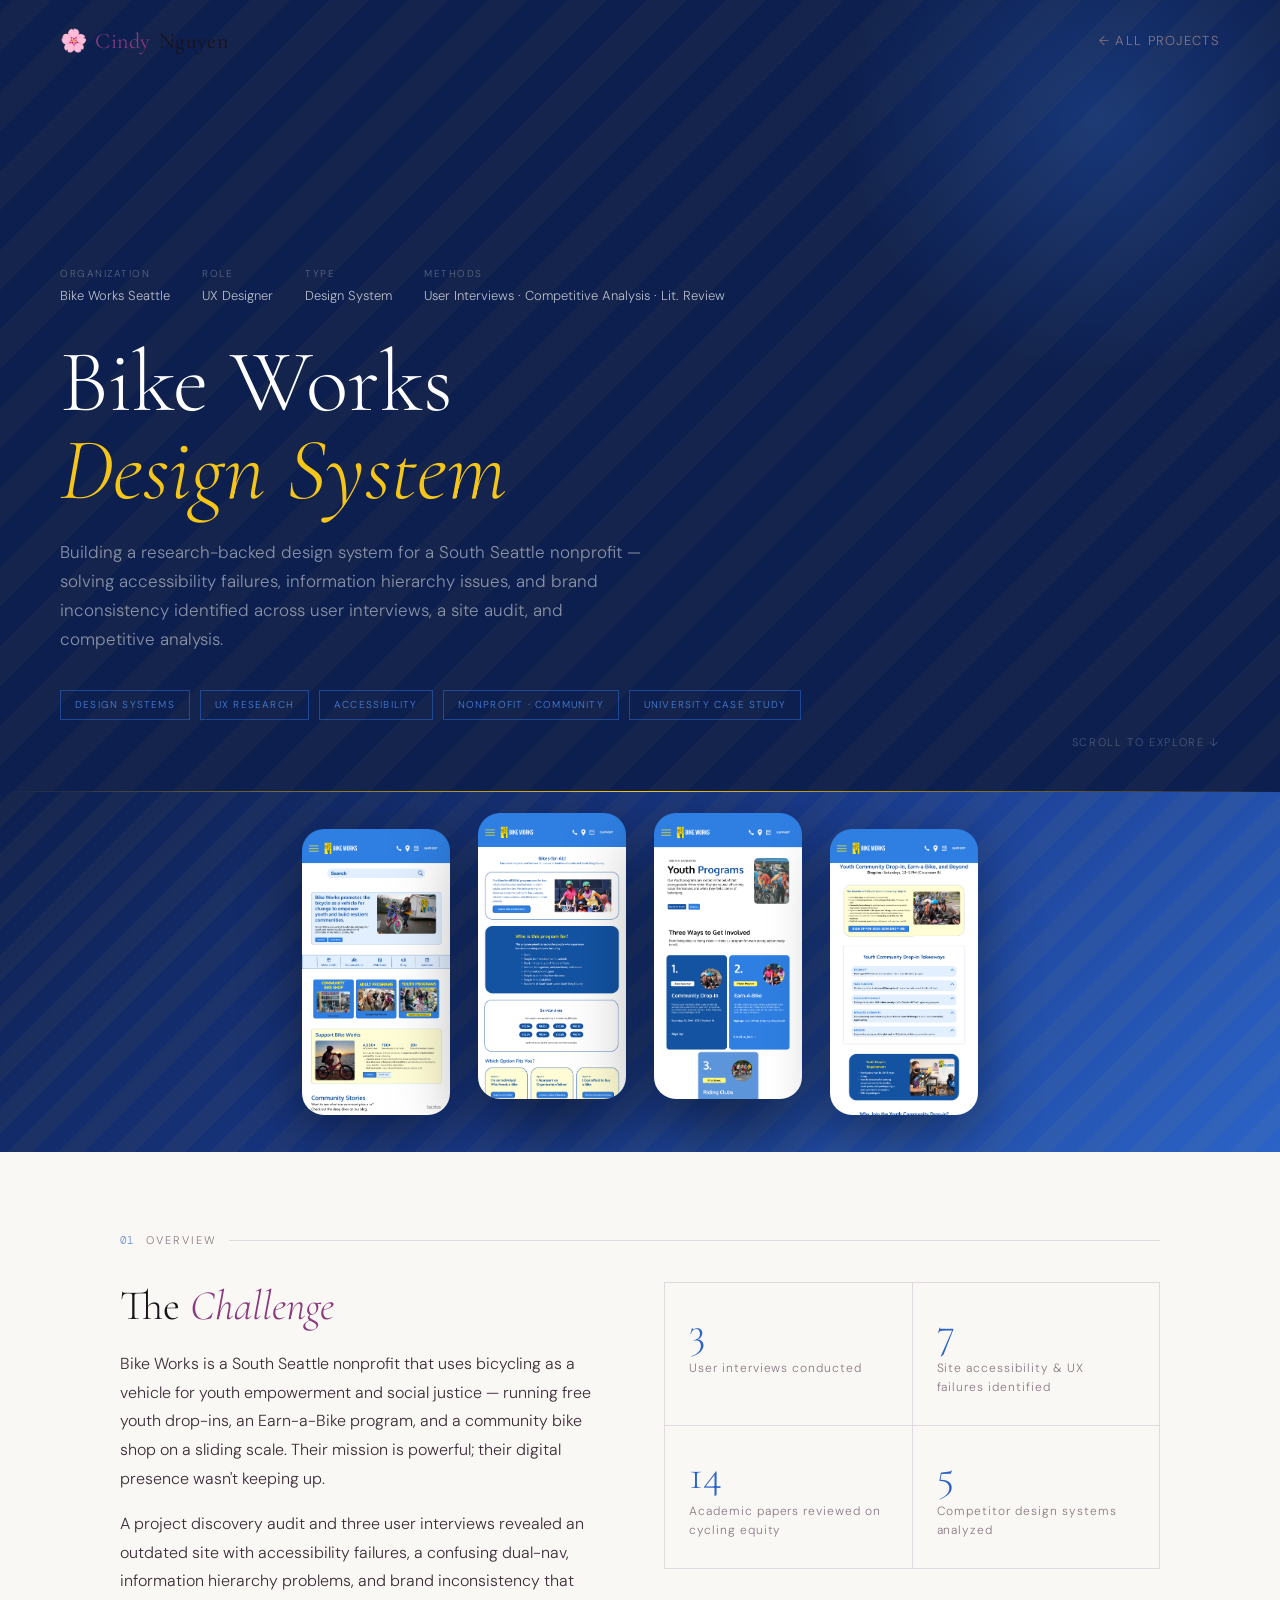
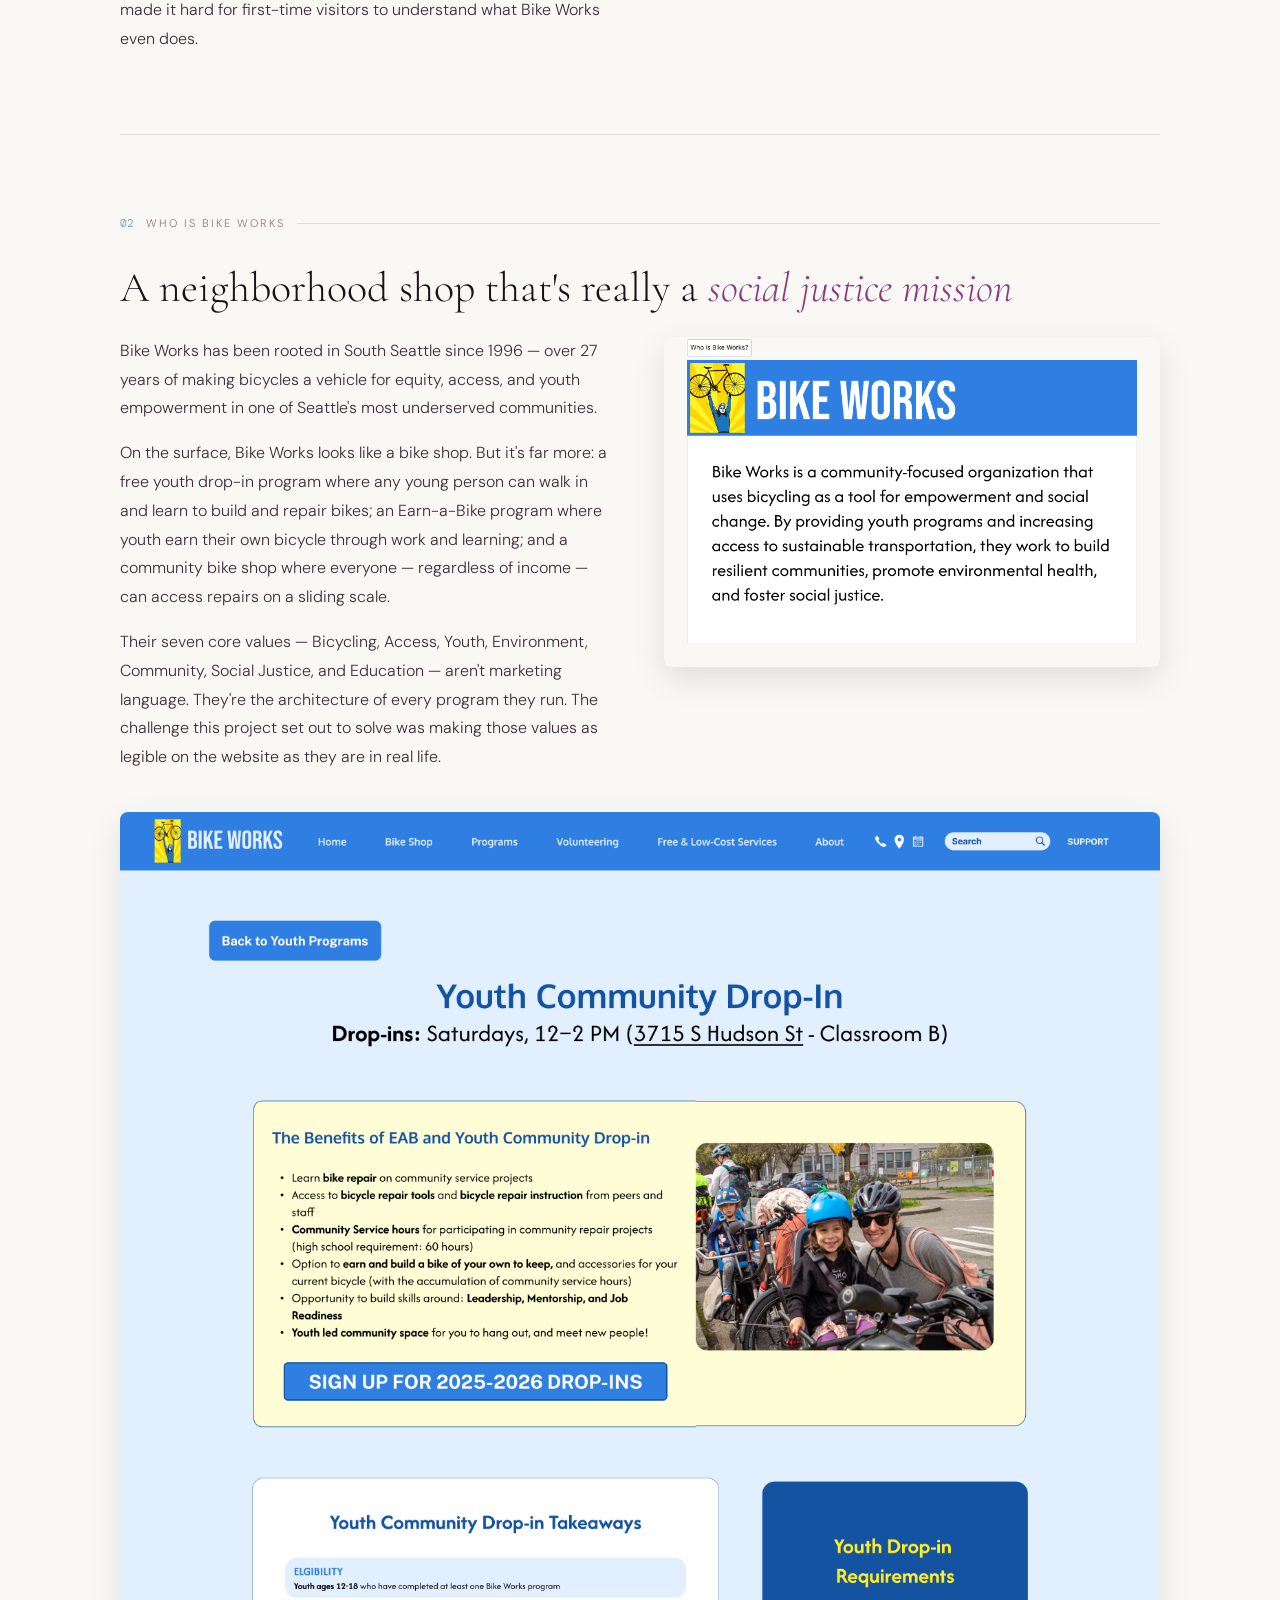
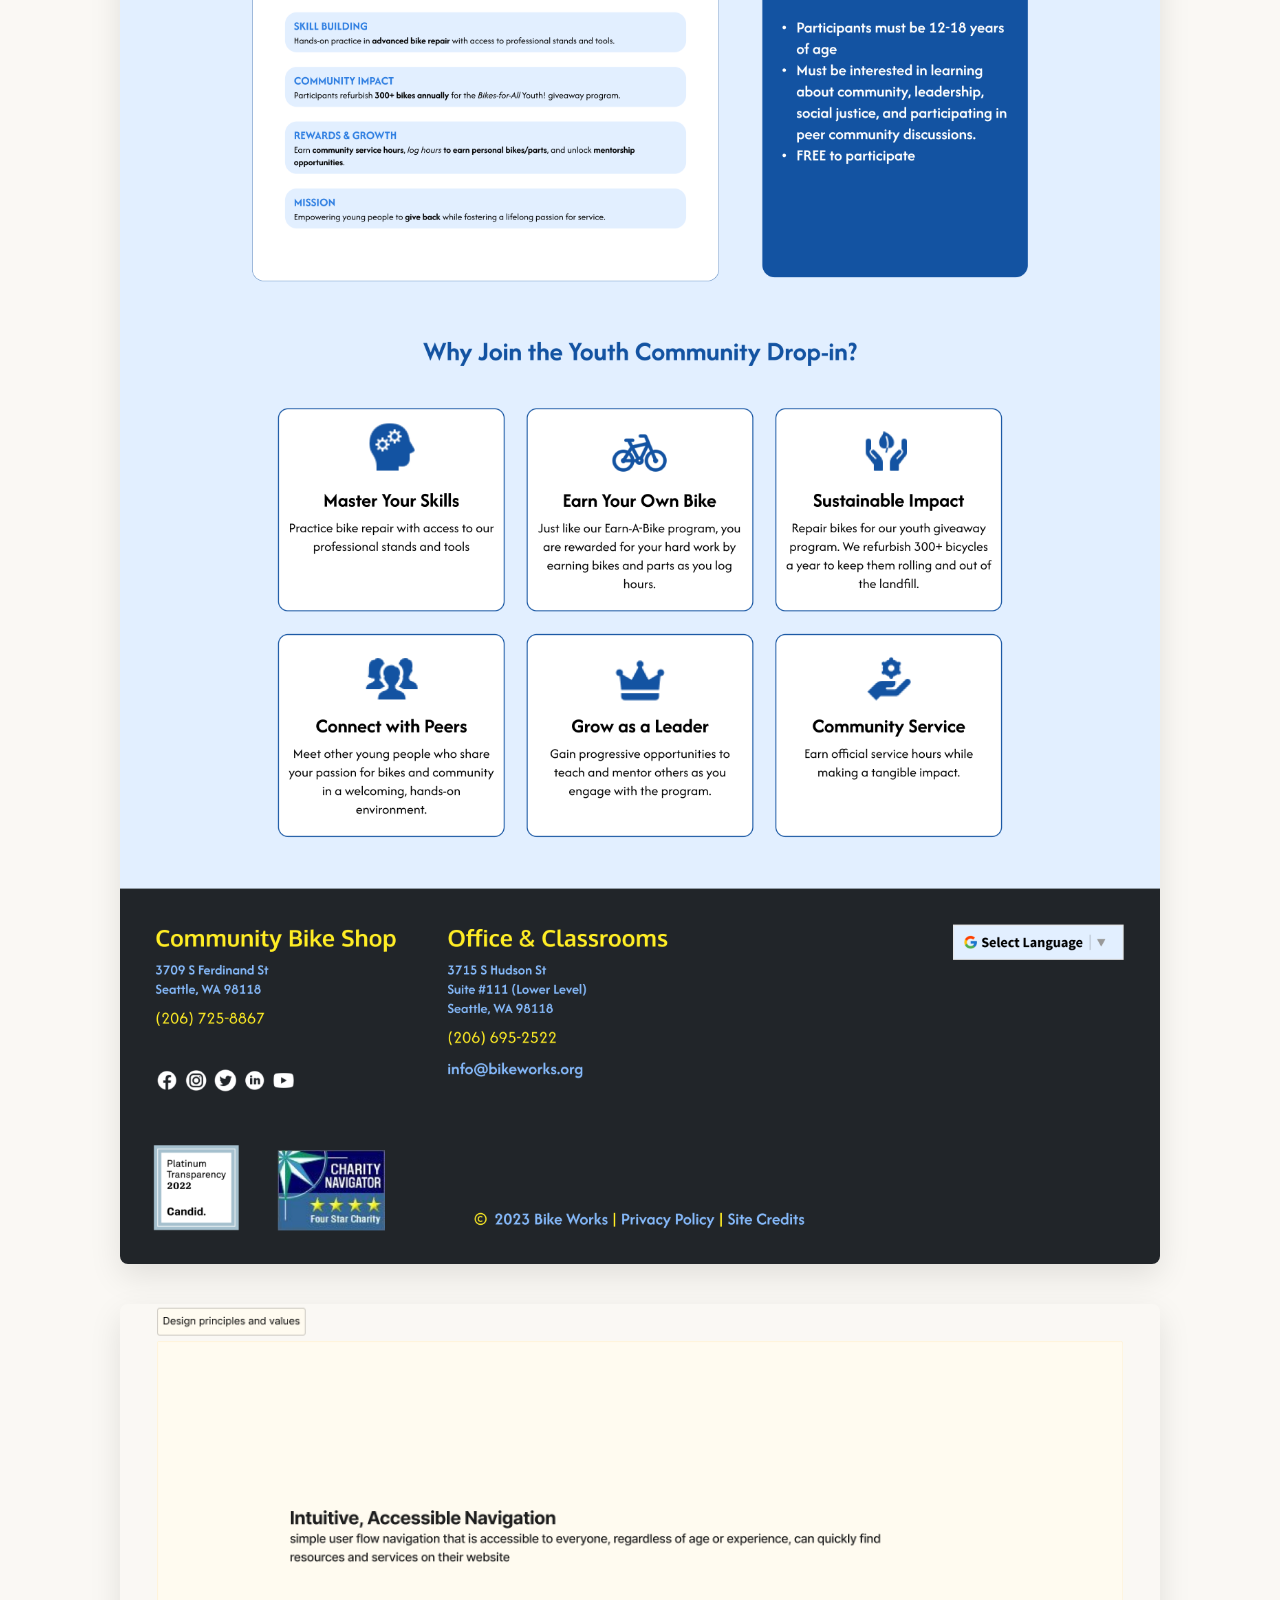
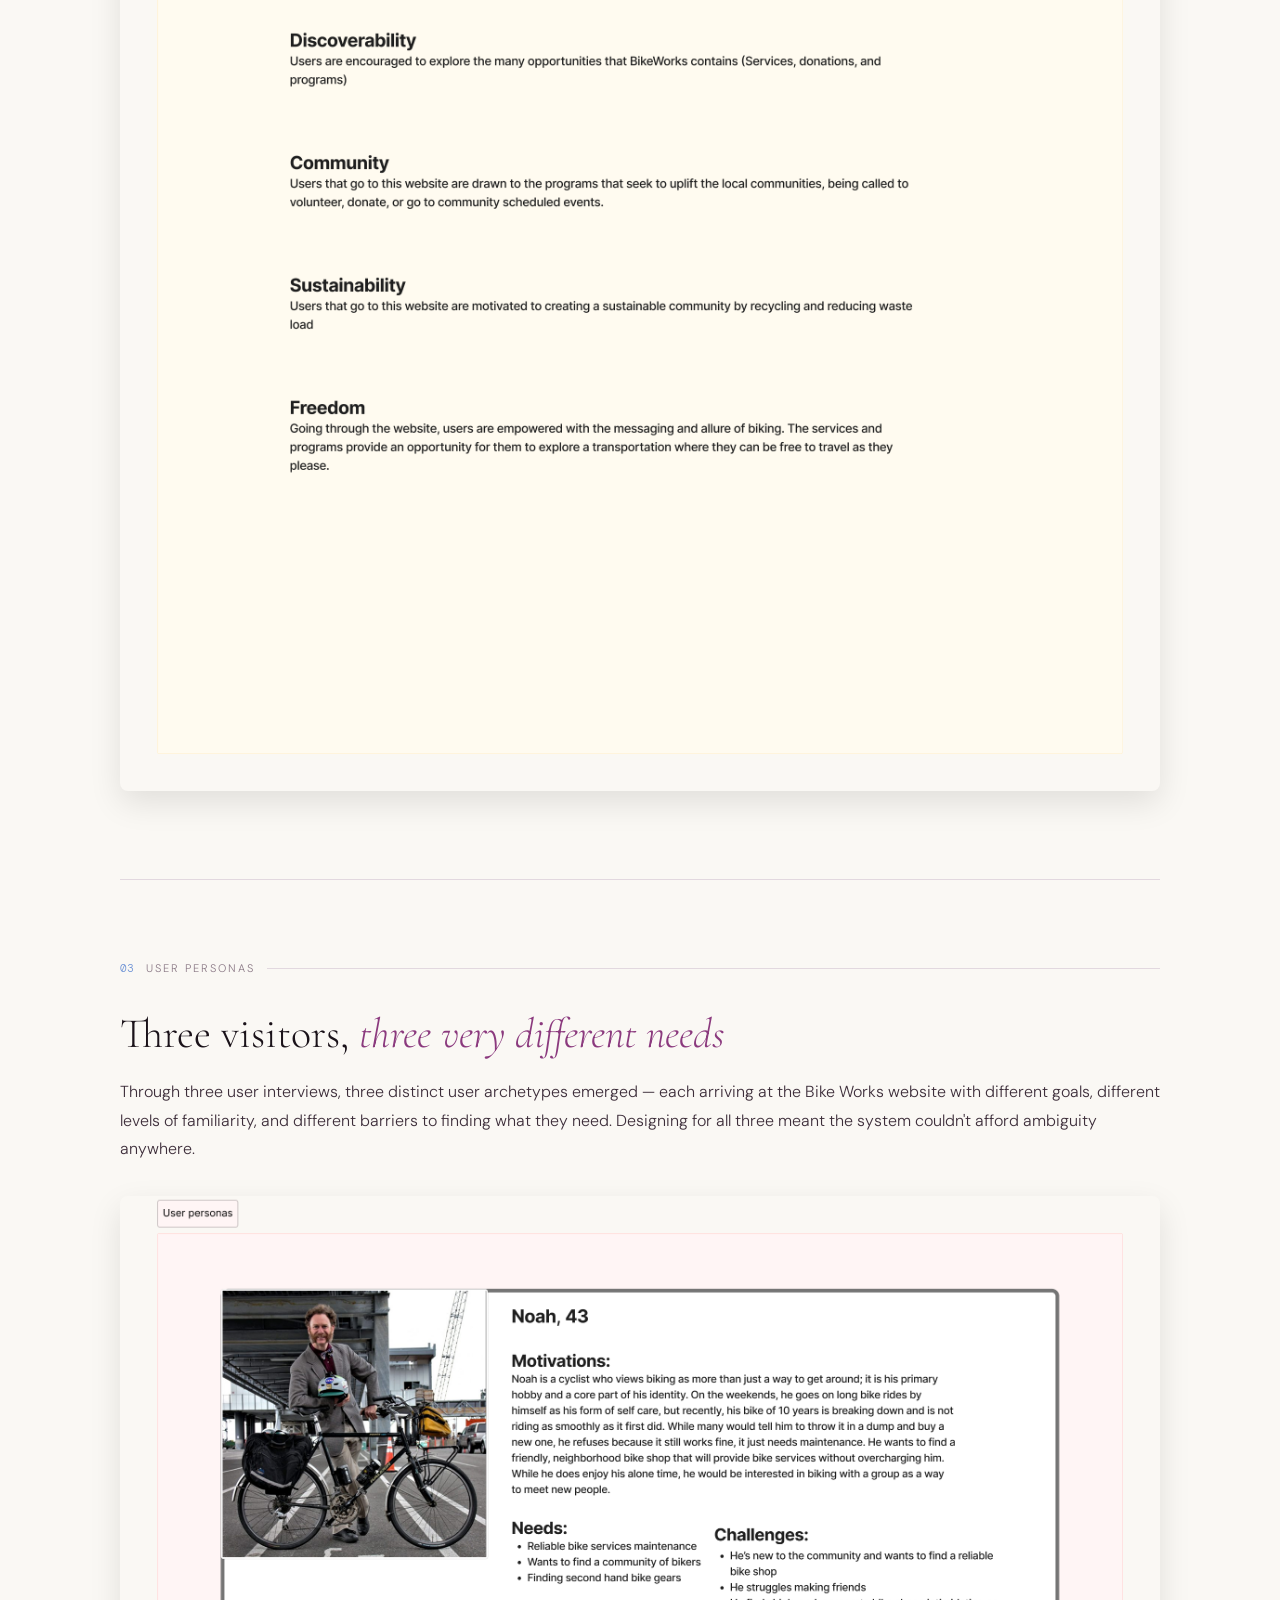
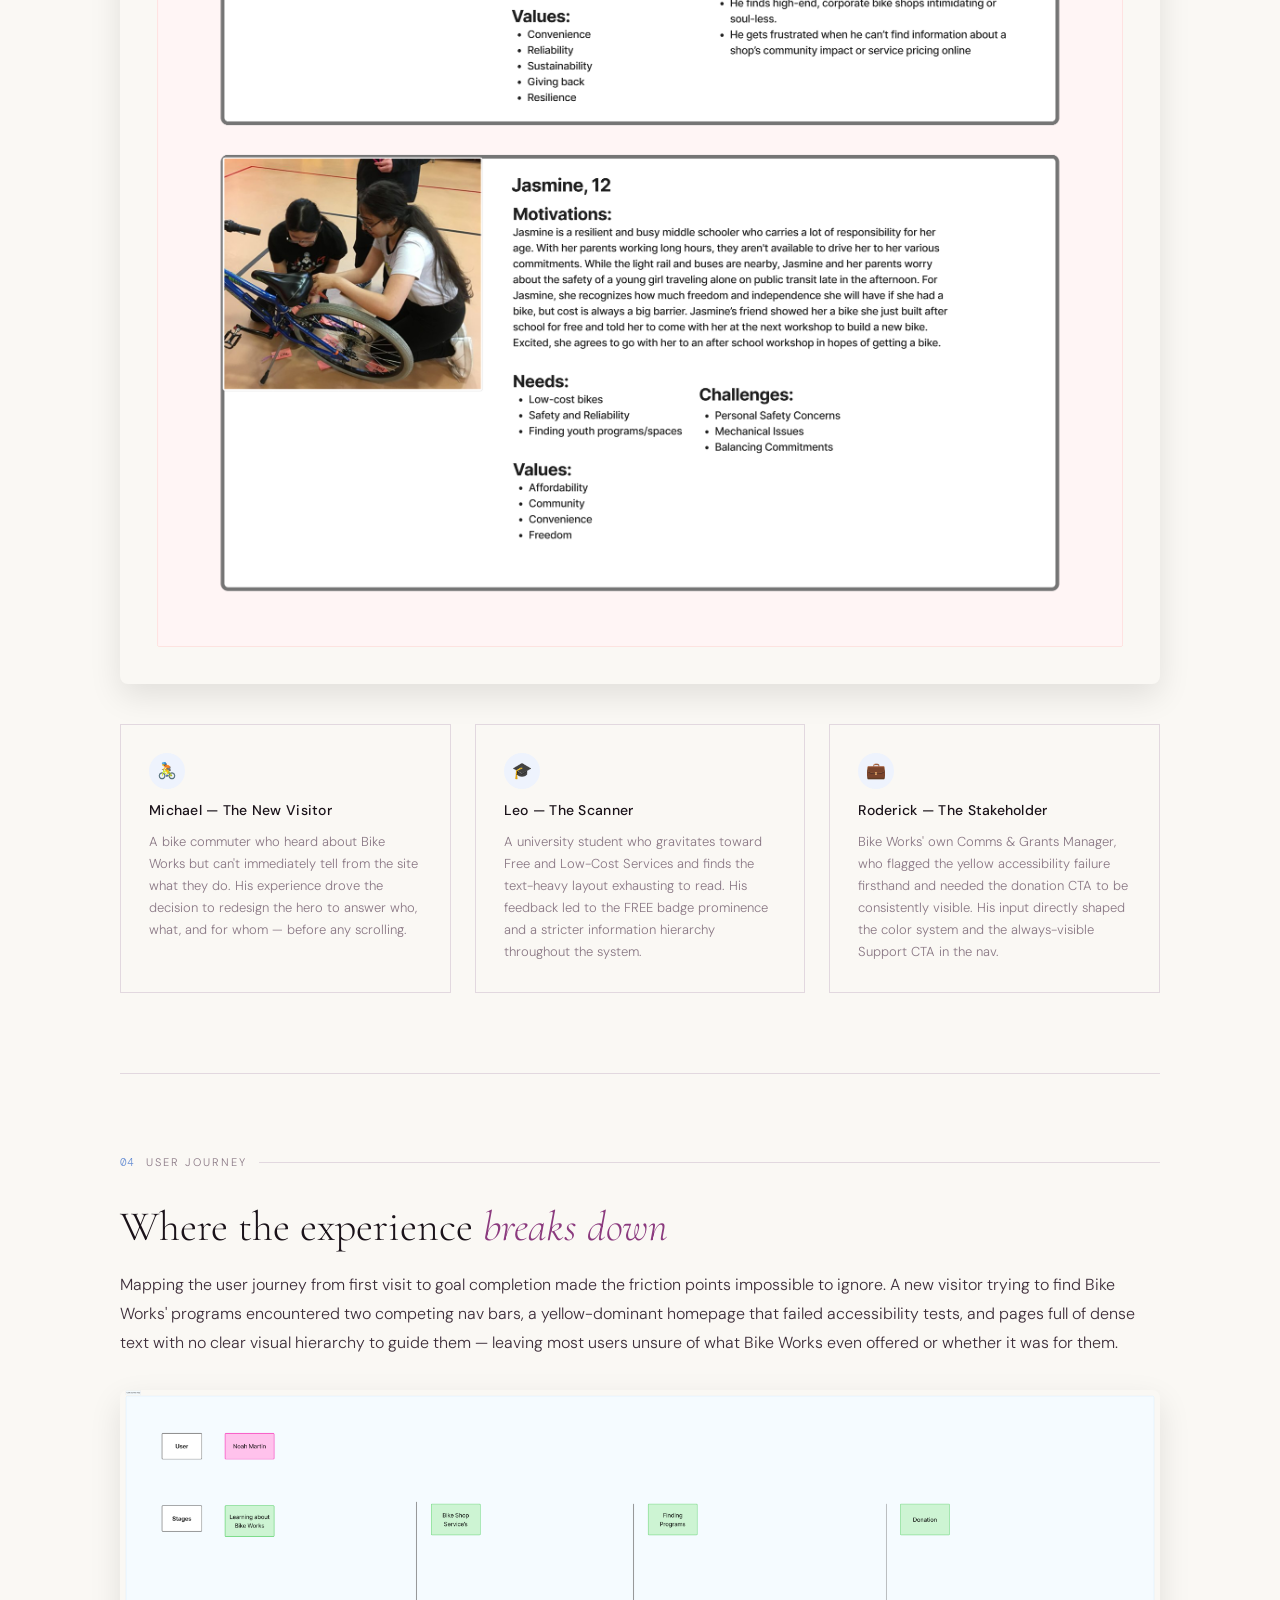
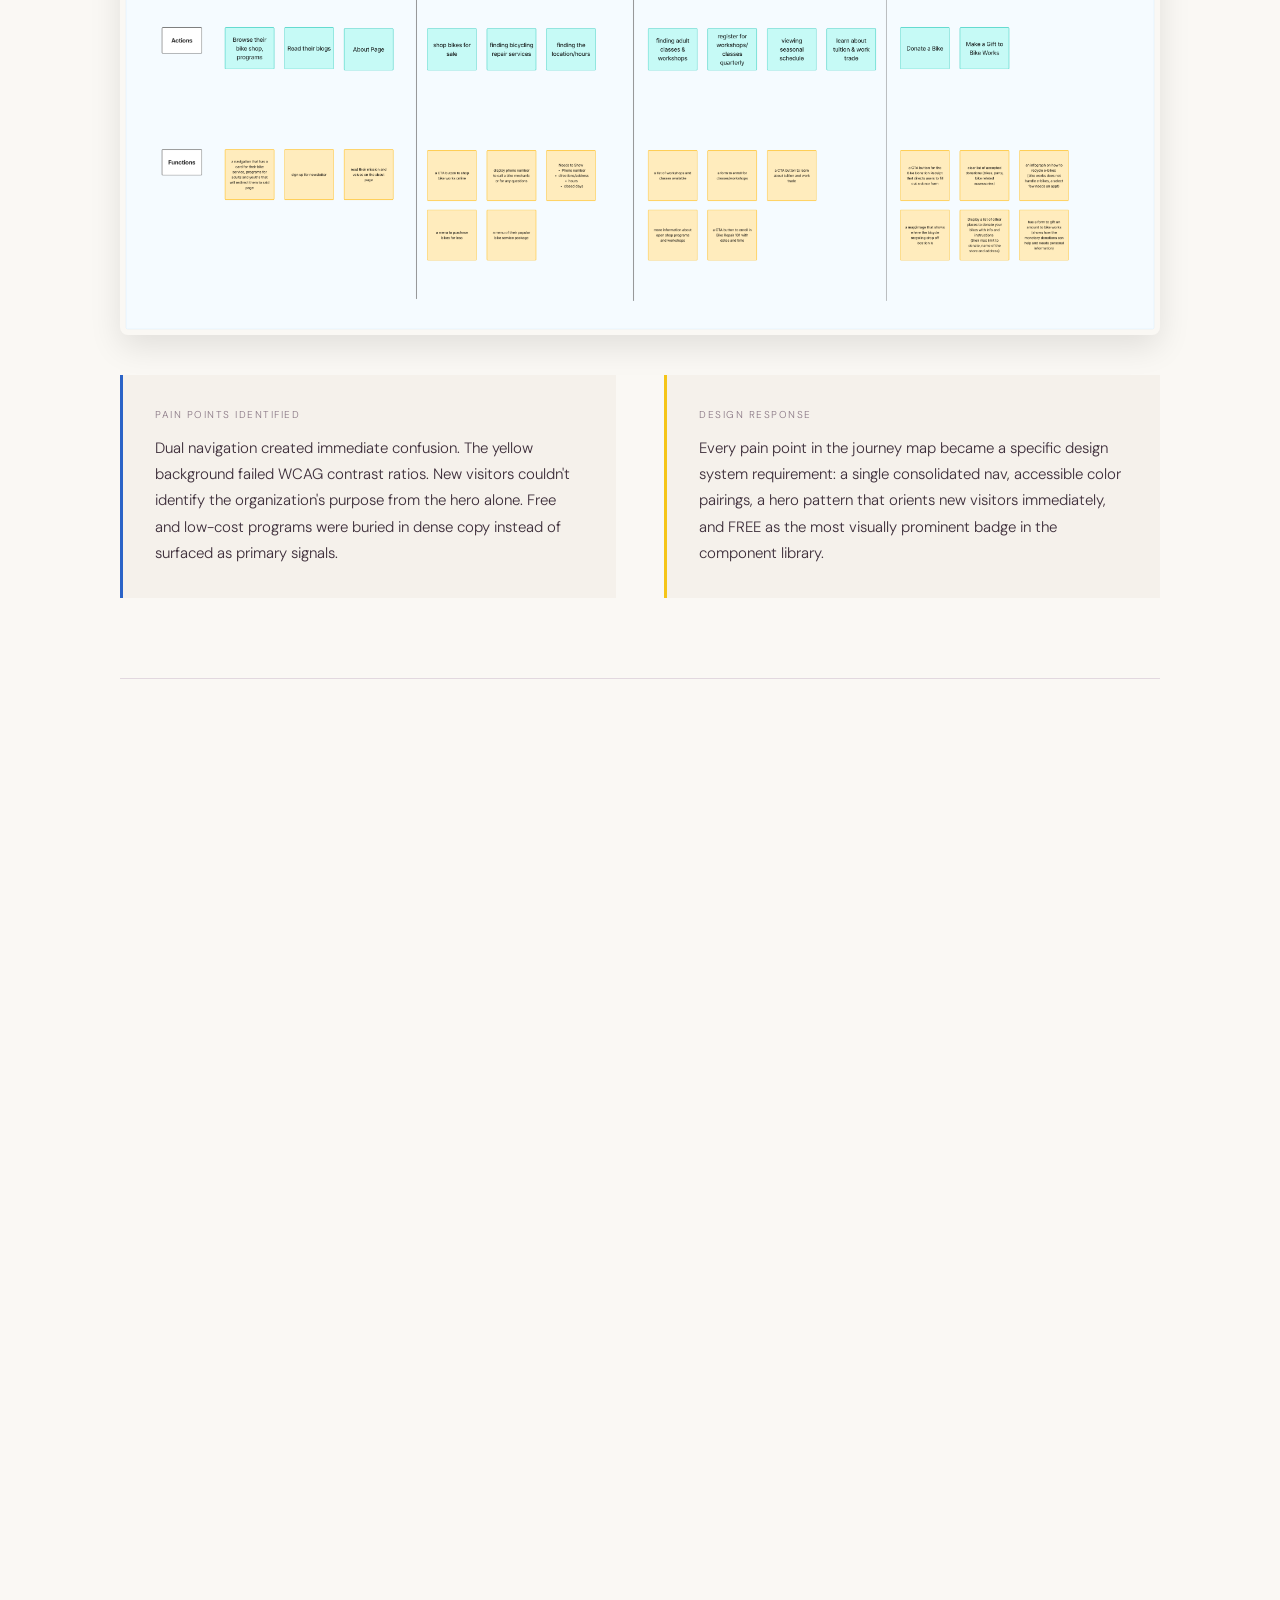
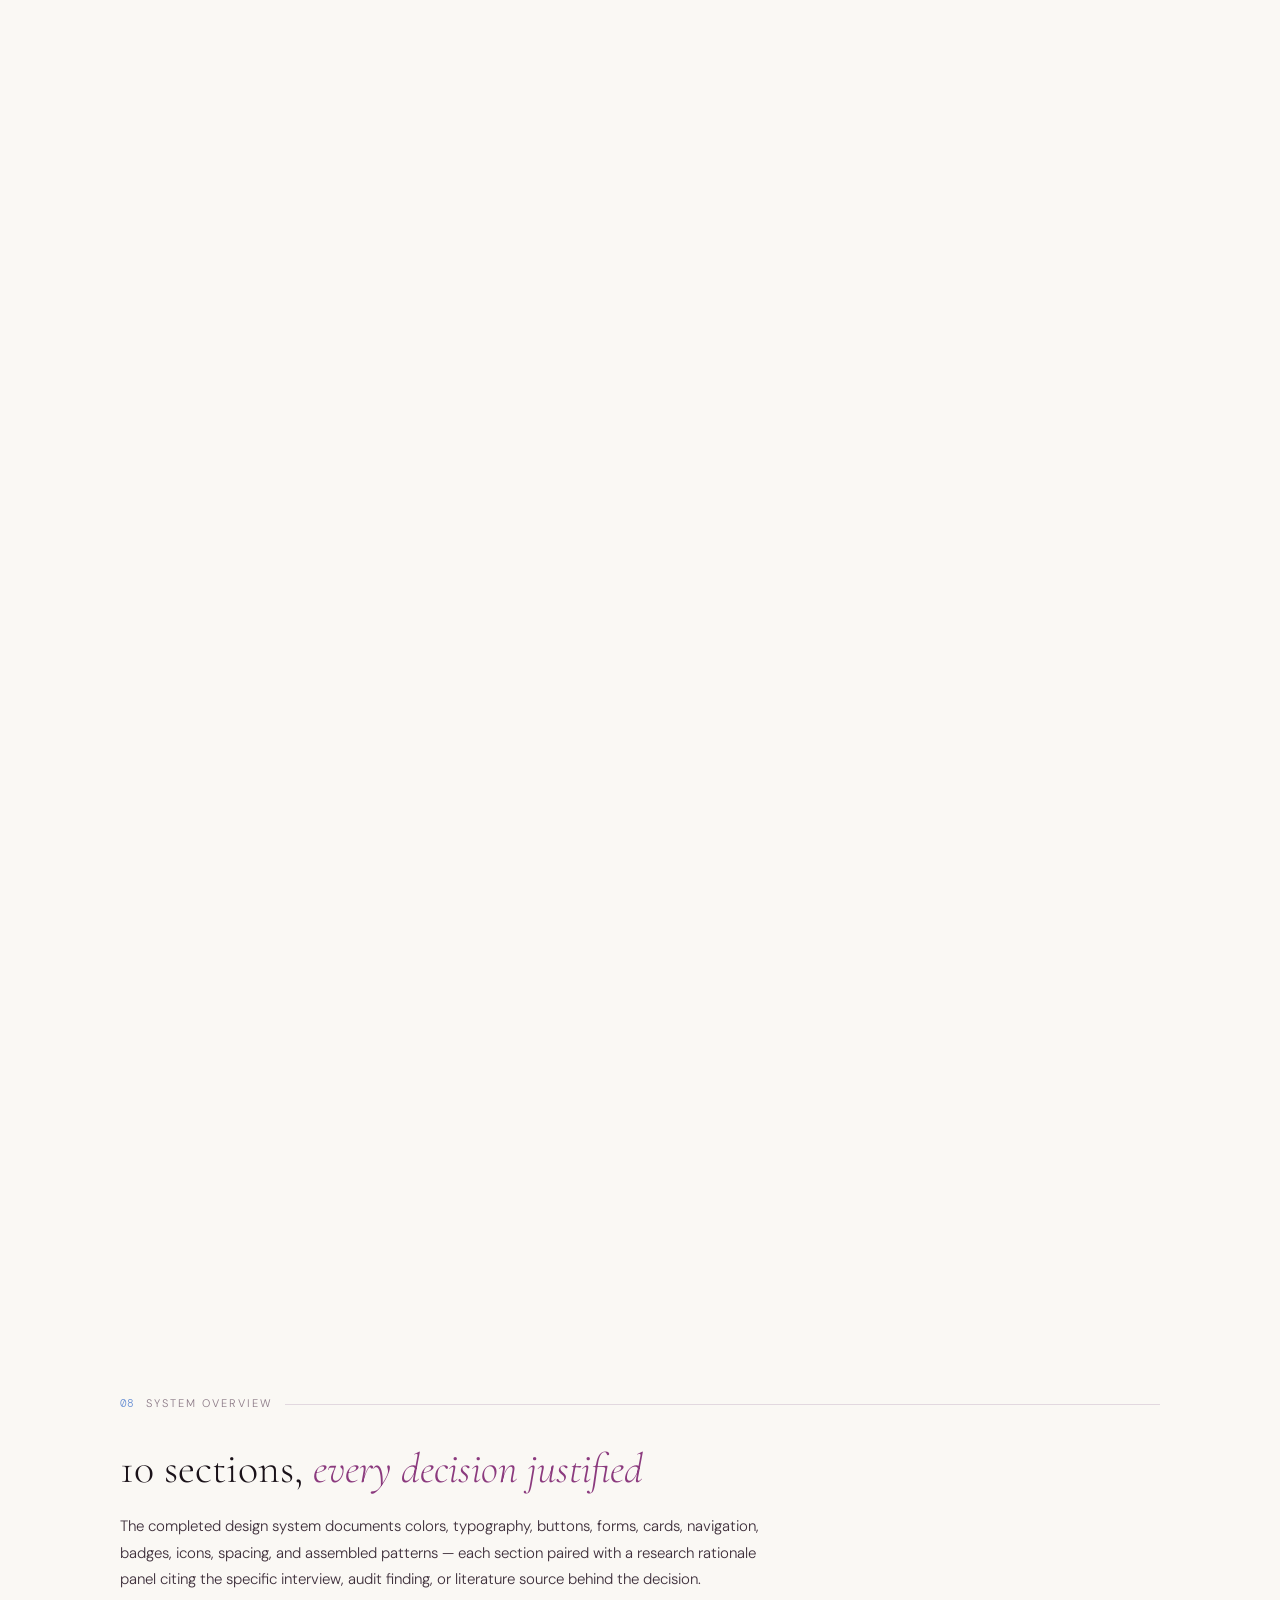
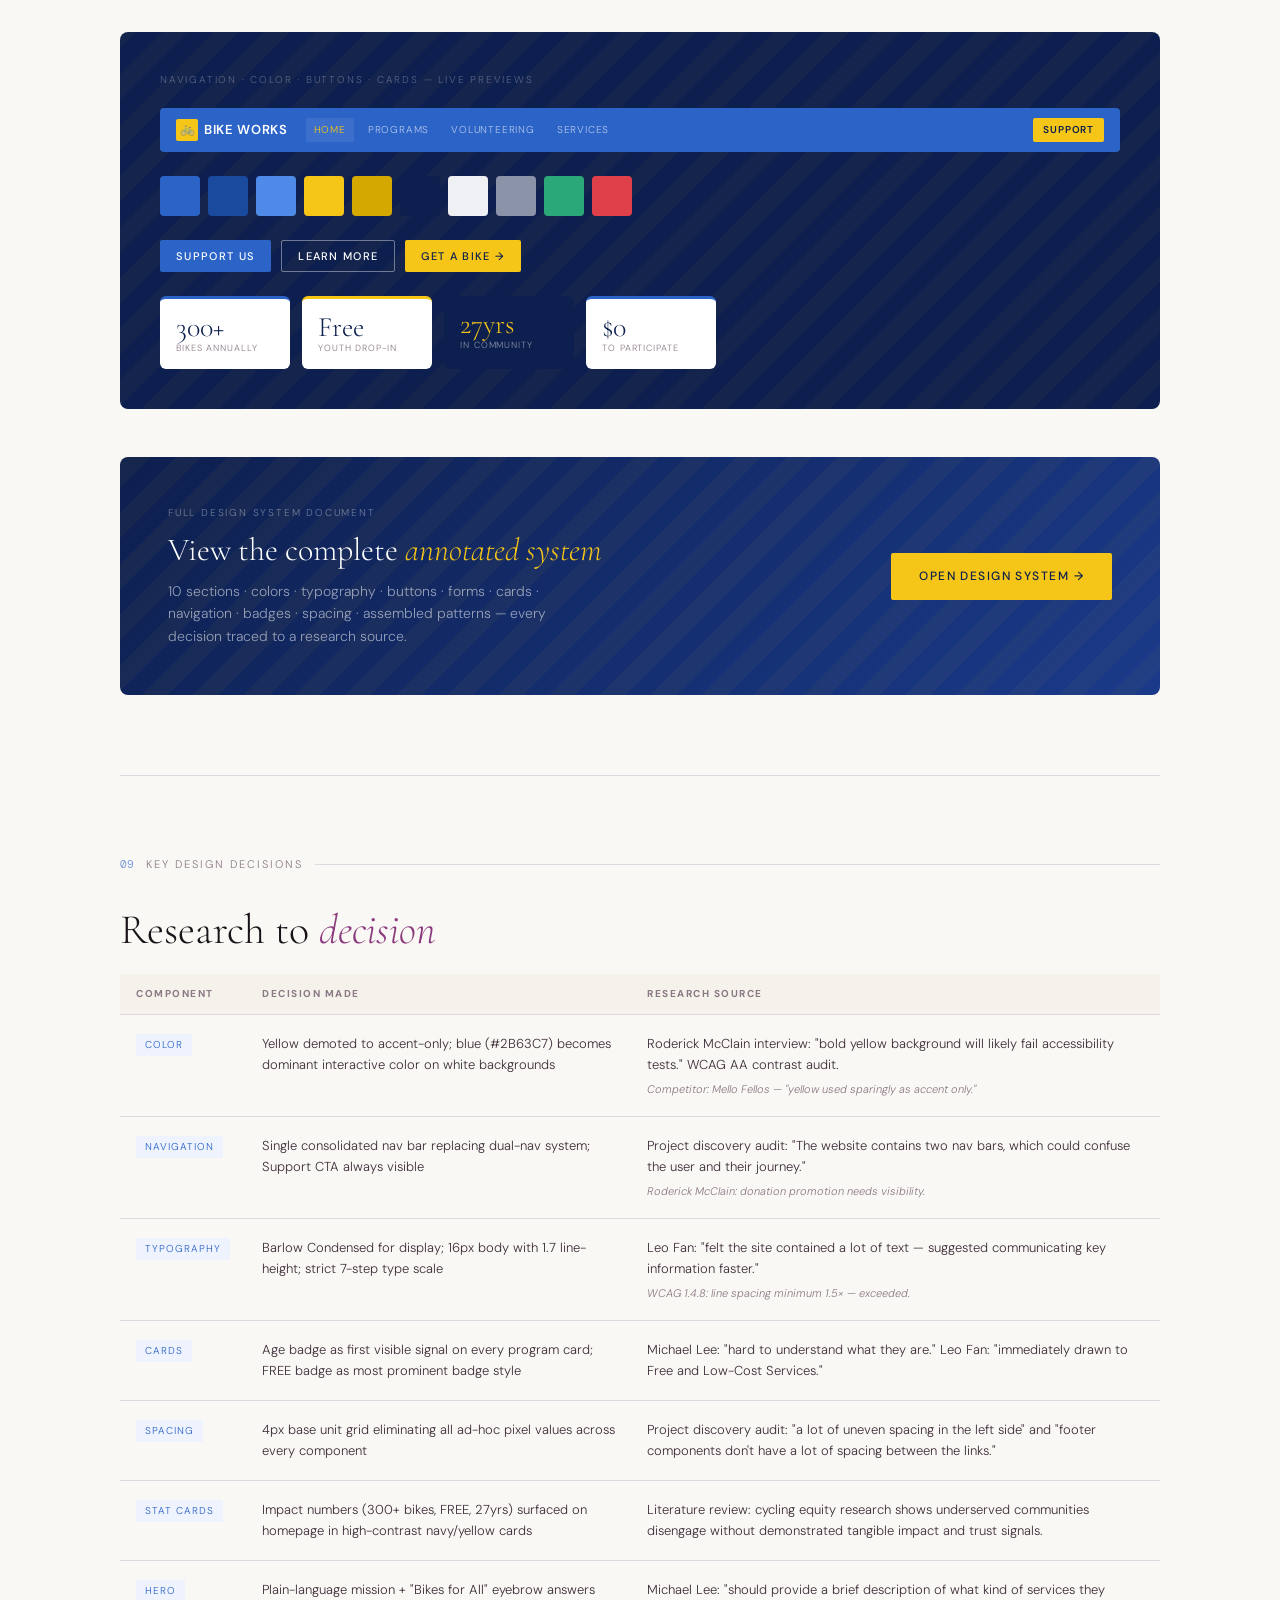
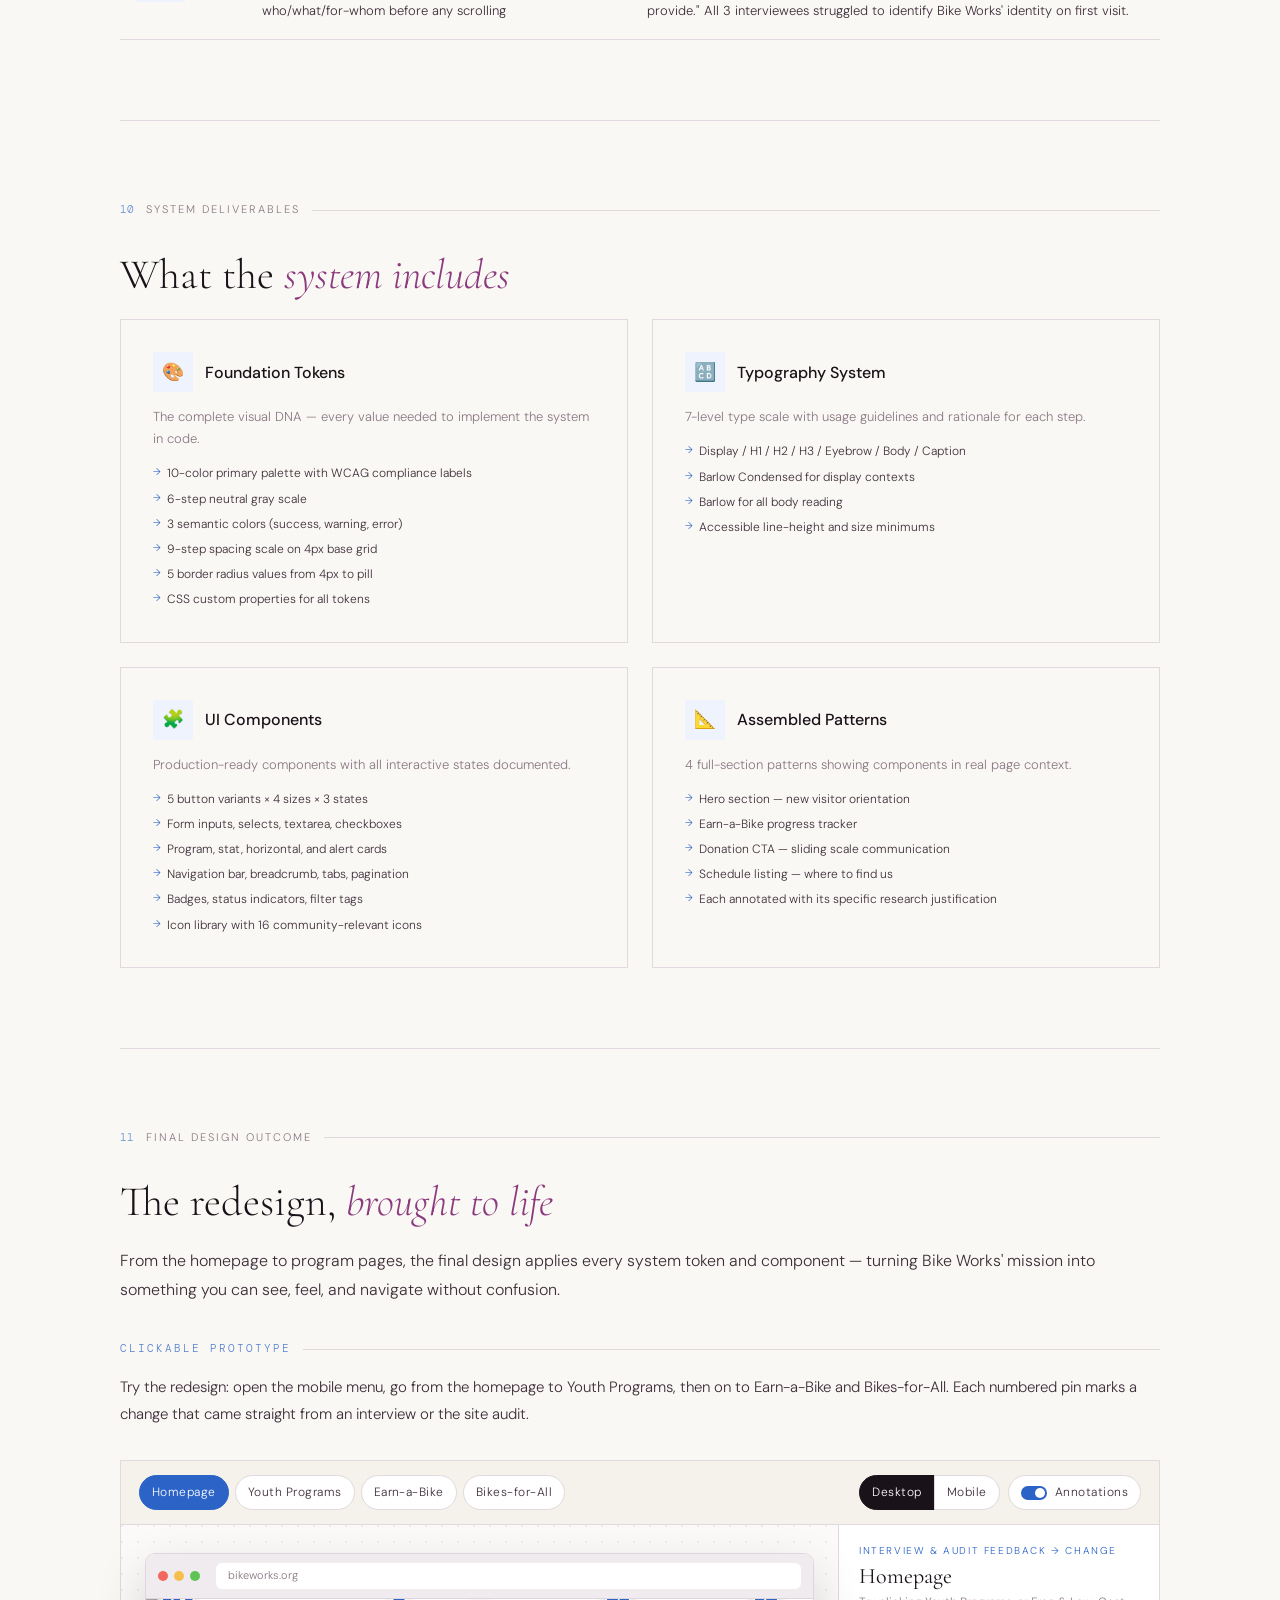
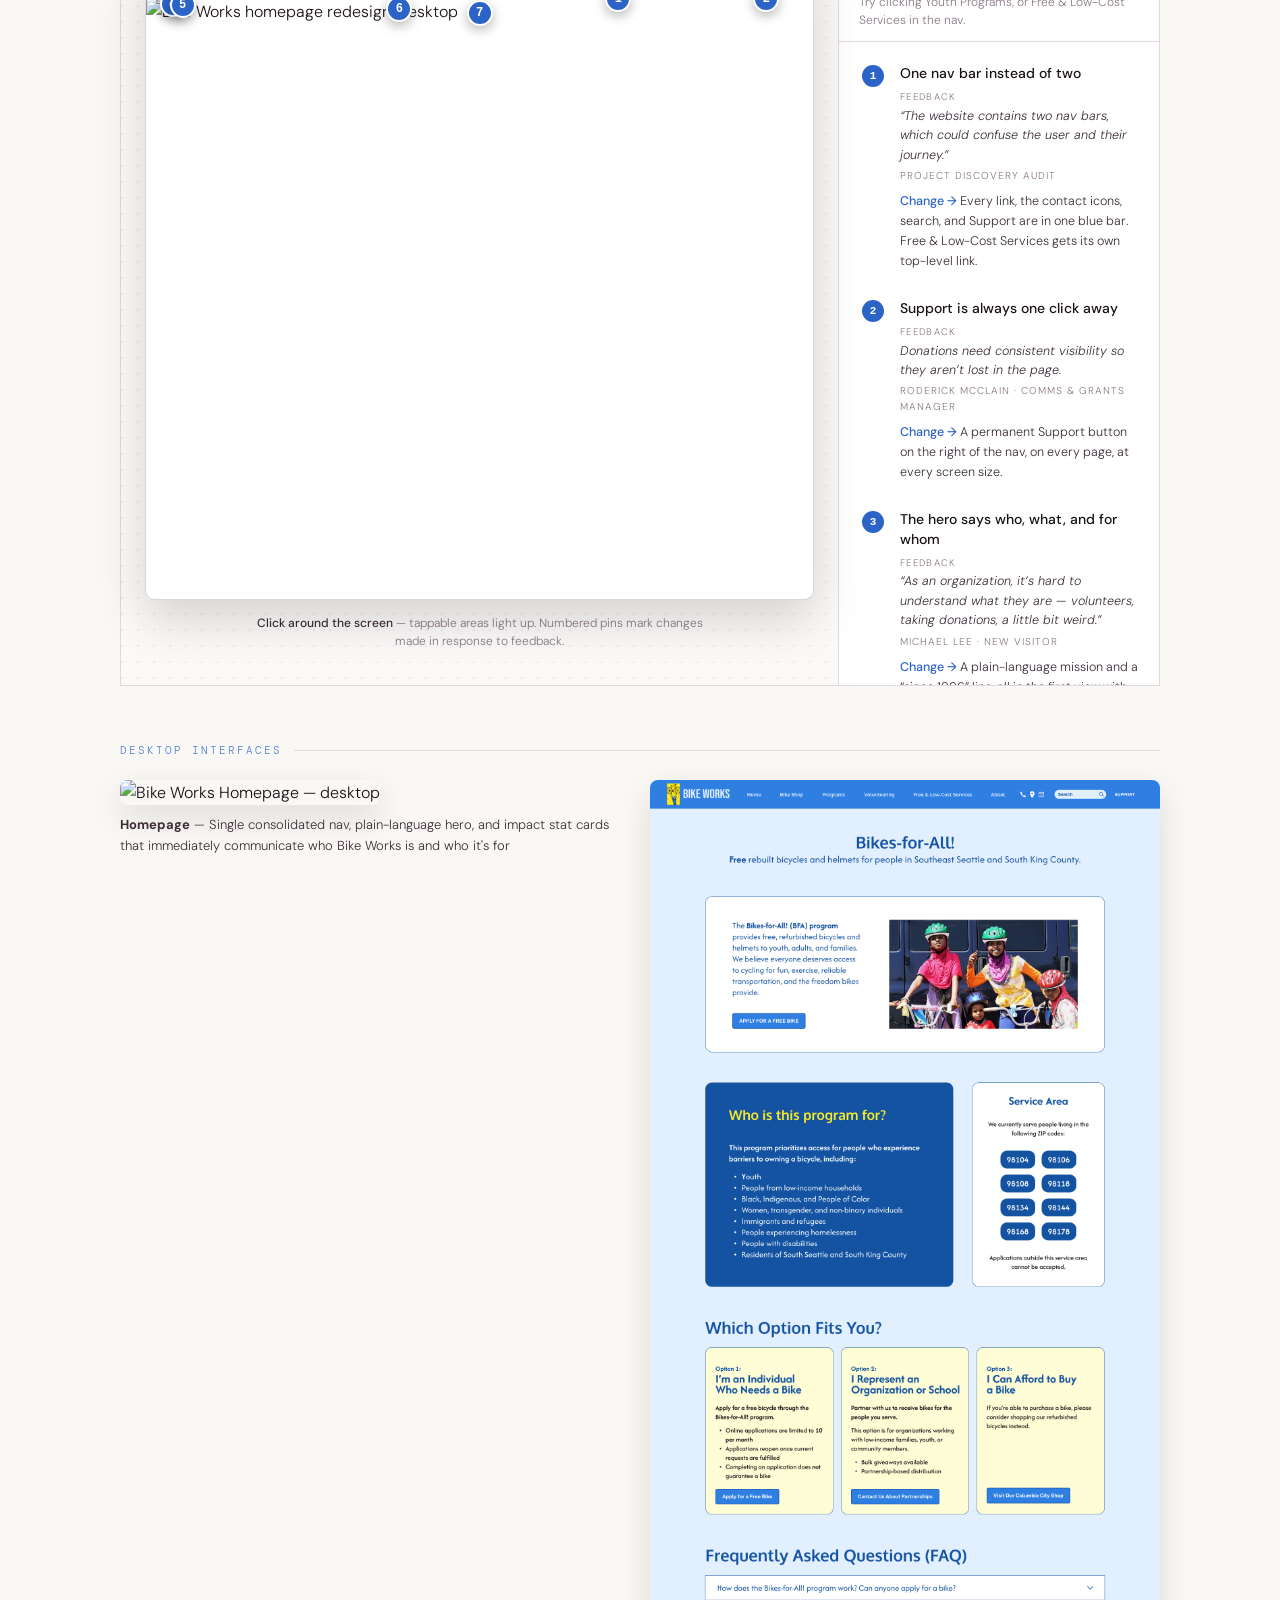
==== commit 878a1feb: "updated ichs, routing links for footer, and all projects point back to the top of selected work" ====
--- a/BikeWorks.html
+++ b/BikeWorks.html
@@ -364,7 +364,7 @@
 <!-- NAV -->
 <nav id="nav">
   <a href="index.html" class="nav-logo">🌸 <span>Cindy</span> Nguyen</a>
-  <a href="index.html" class="nav-back">← All Projects</a>
+  <a href="index.html#projects" class="nav-back">← All Projects</a>
 </nav>
 
 <!-- HERO -->
@@ -943,8 +943,7 @@
 <!-- FOOTER NAV -->
 <div class="case-footer">
   <div class="previous-project">
-    <span class="next-label">Previous Project</span>
-    <a href="Waypoint.html" class="back-link">← Travel Diary: WayPoint</a>
+    <a href="index.html#projects" class="back-link">← Back to all projects</a>
   </div>
   <div>
     <span class="next-label">Next Project</span>
